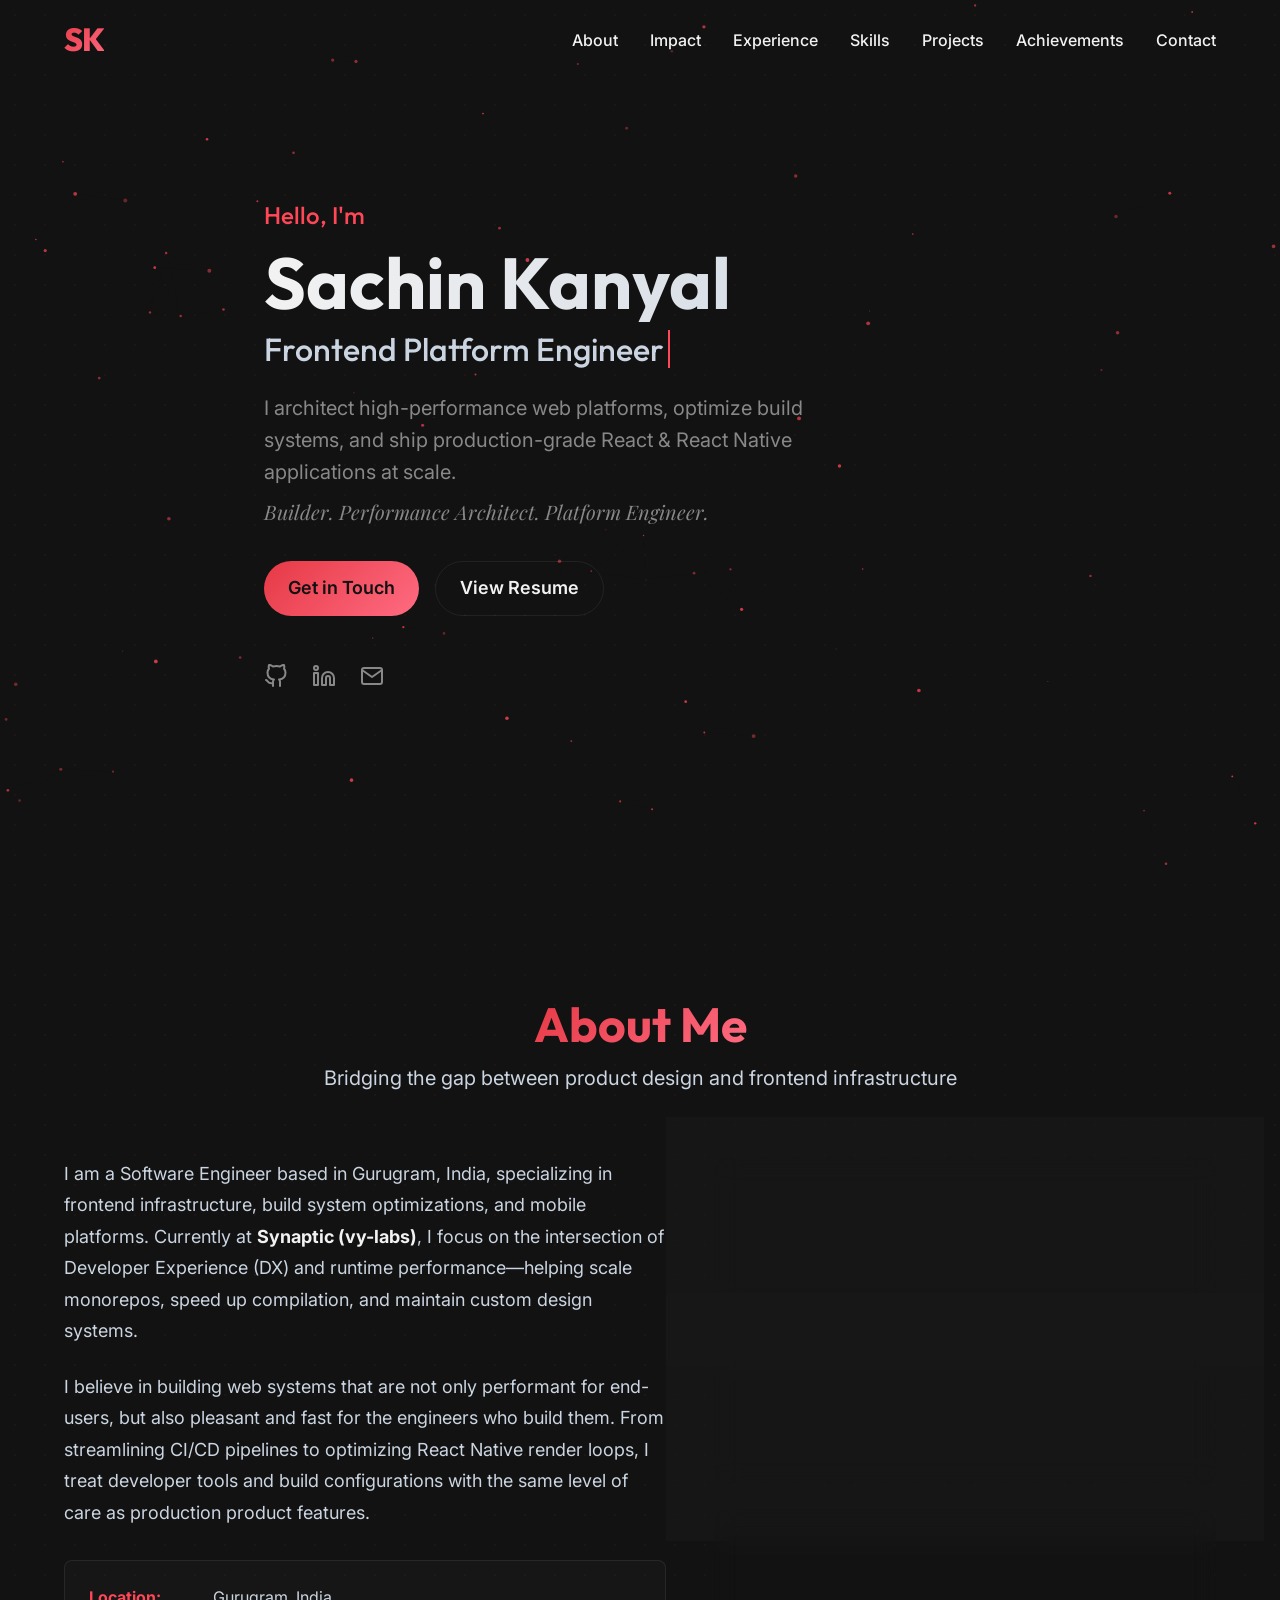
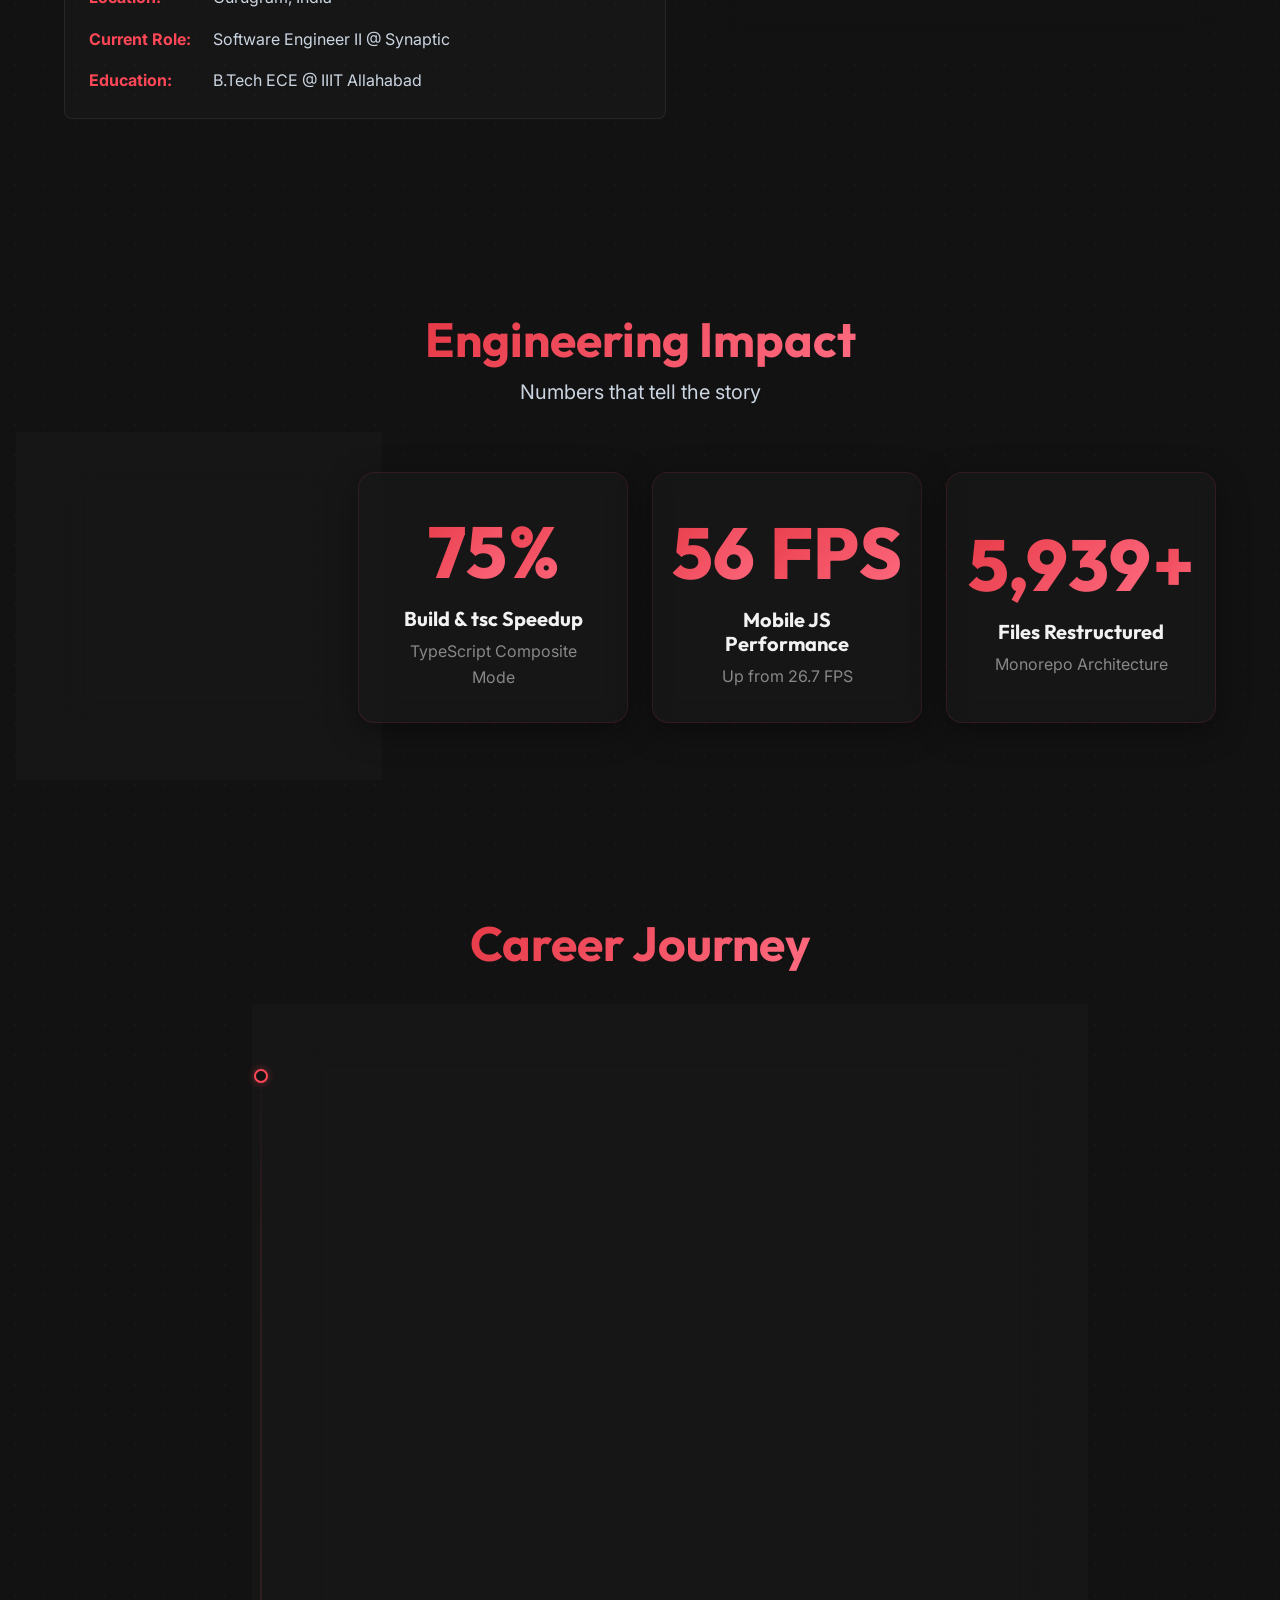
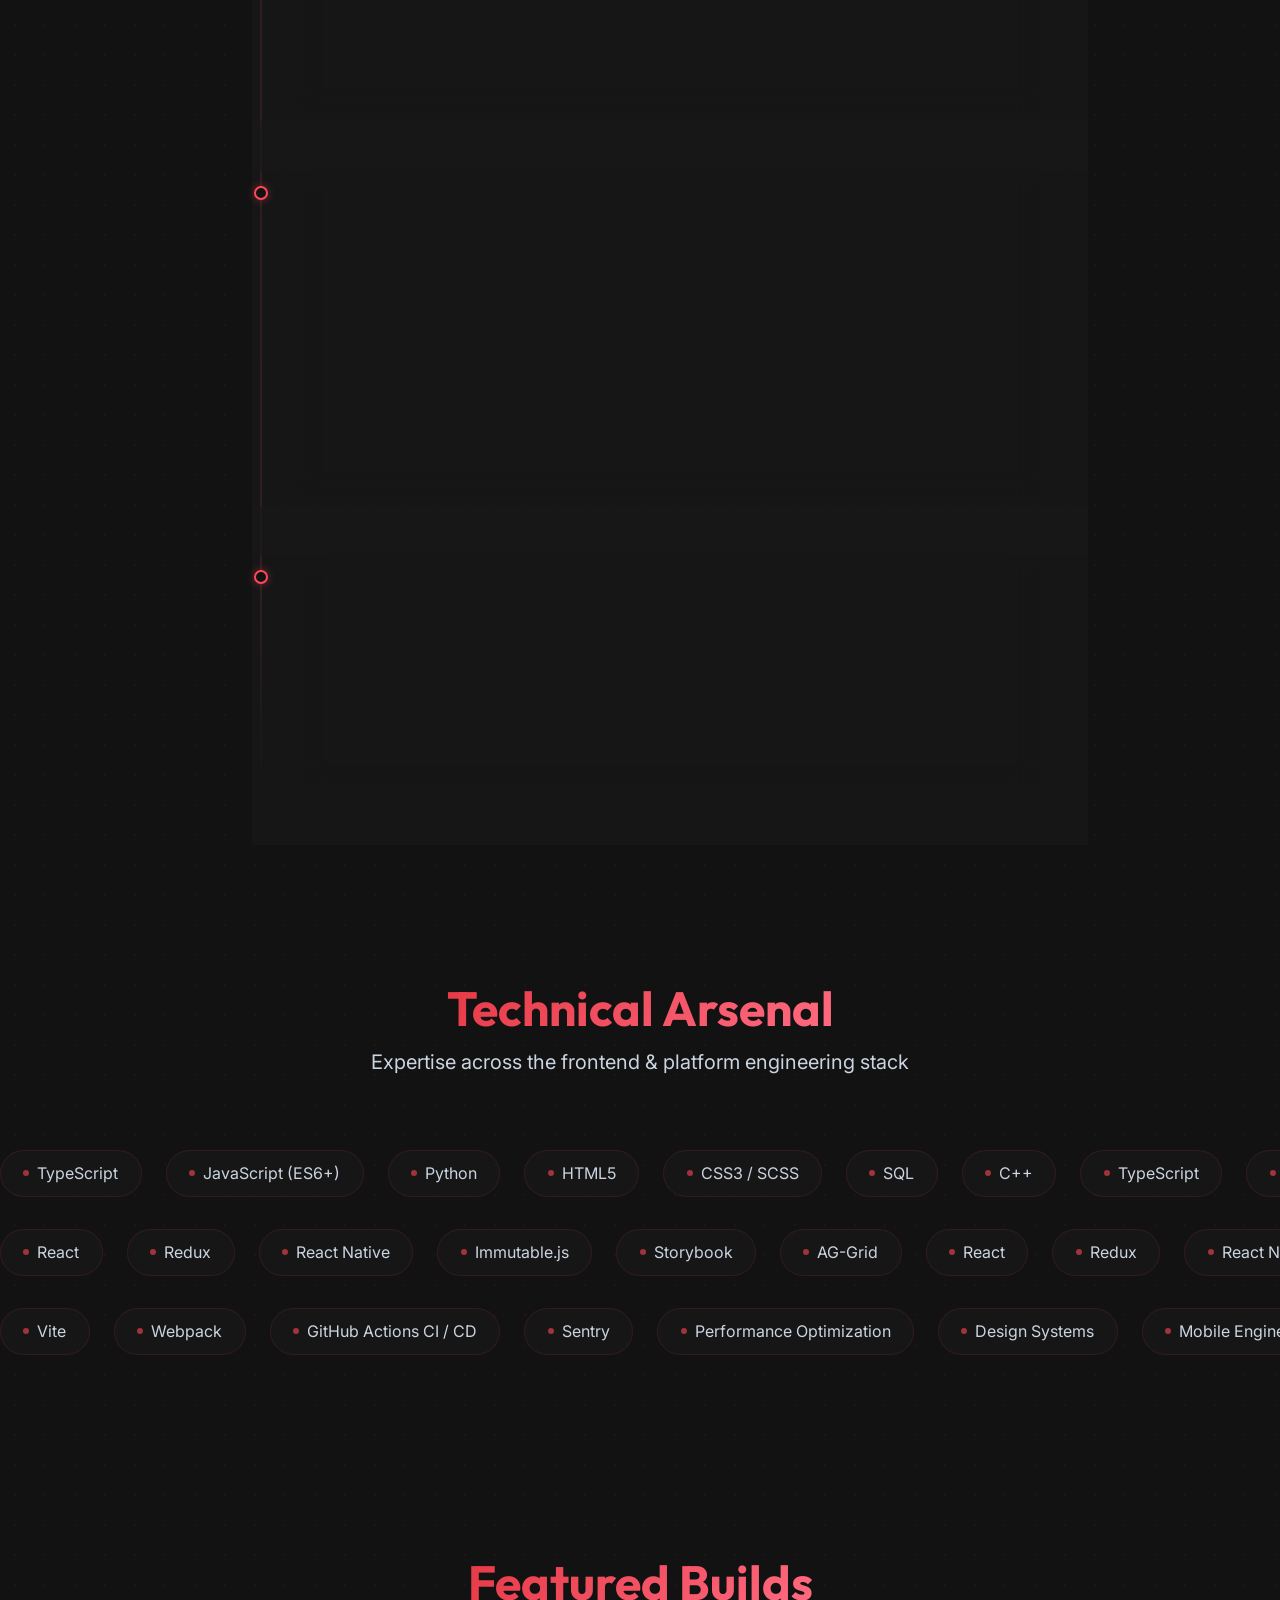
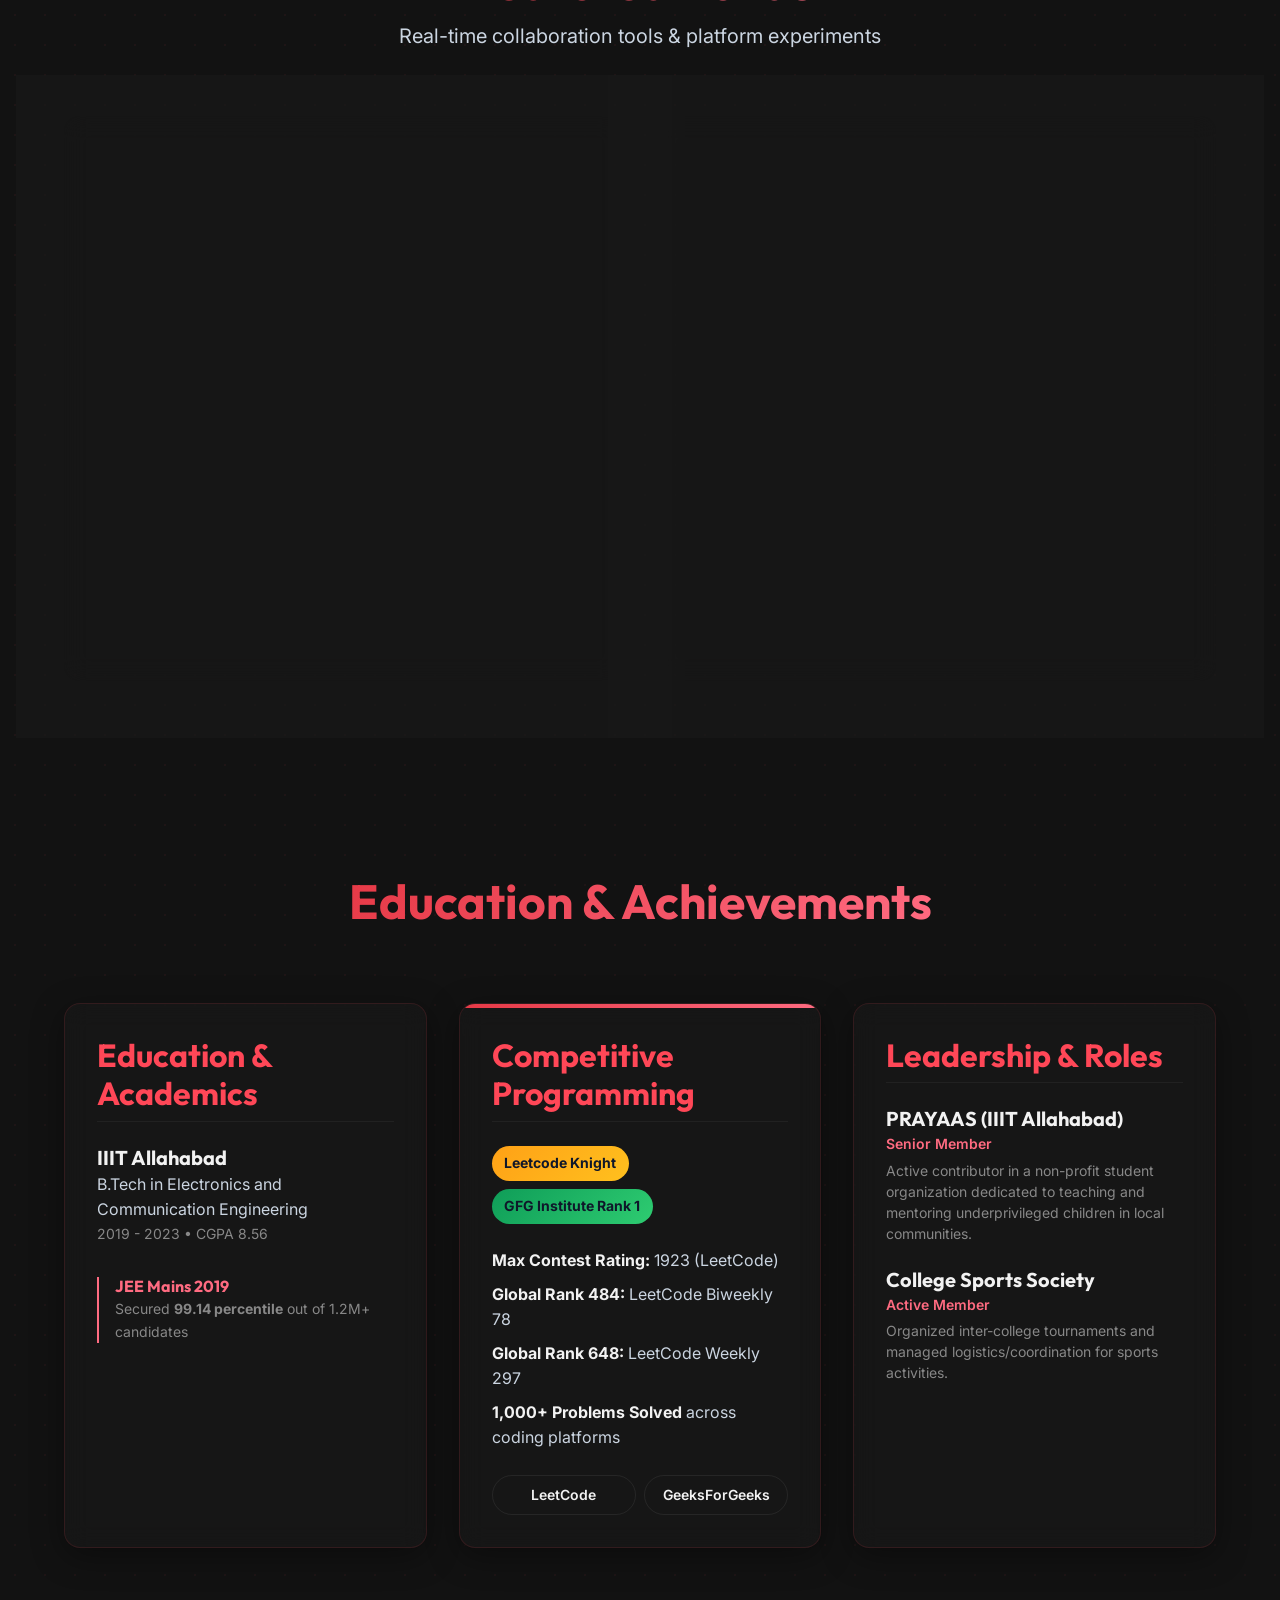
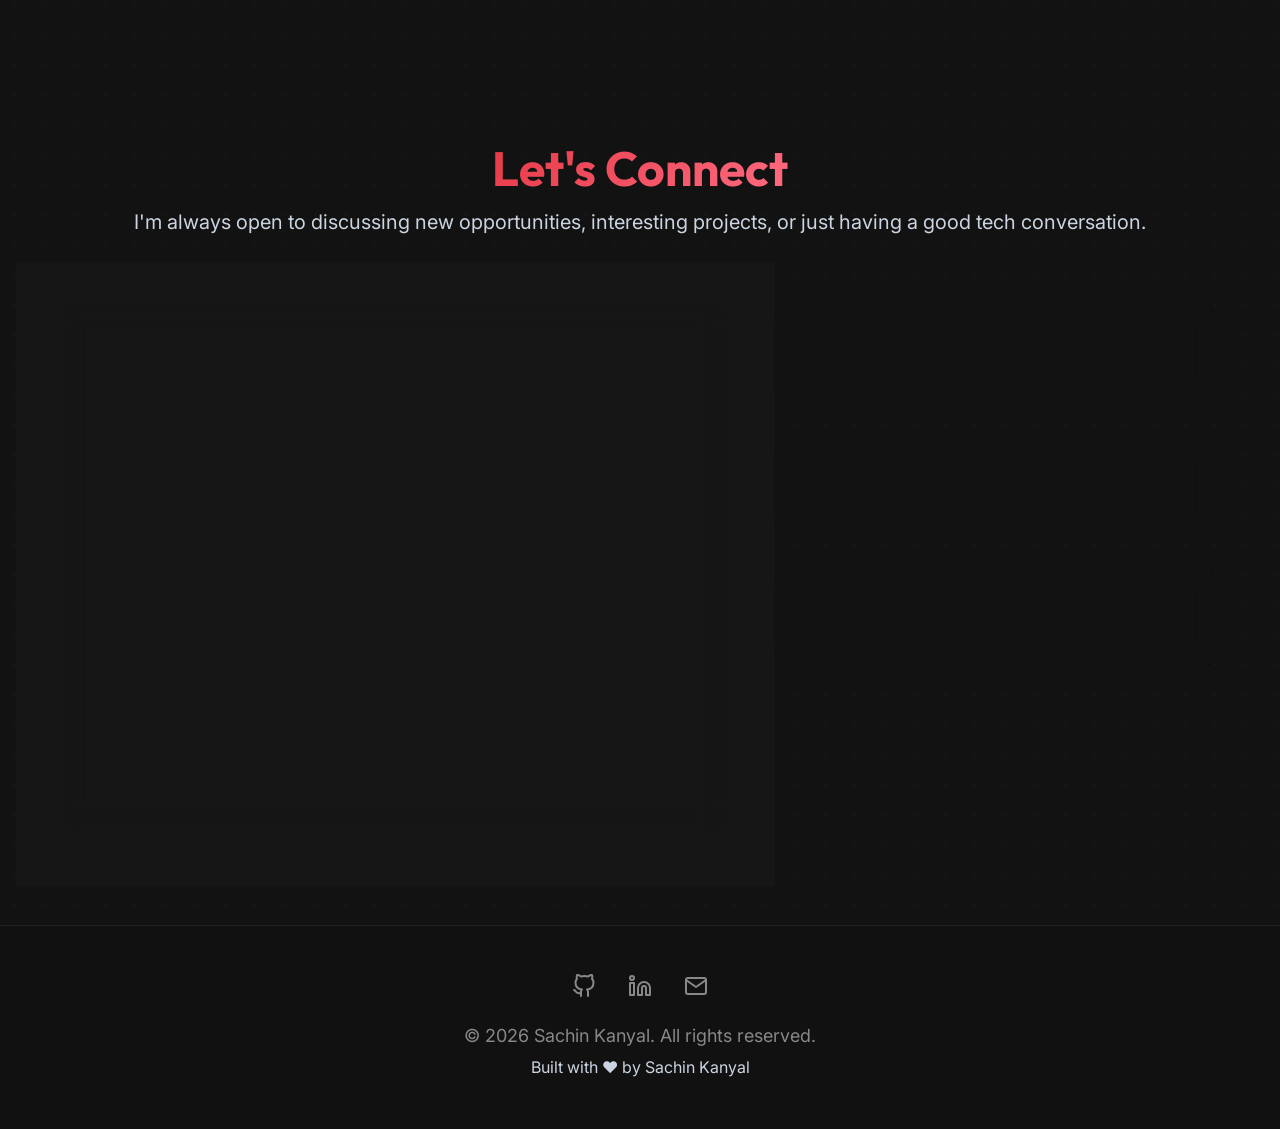
==== index.html @ 3515b265 "Implement About Me section and styles" ====
<!DOCTYPE html>
<html lang="en">
<head>
  <meta charset="UTF-8">
  <meta name="viewport" content="width=device-width, initial-scale=1.0">
  <title>Sachin Kanyal | Frontend Platform Engineer</title>
  <meta name="description" content="Portfolio of Sachin Kanyal, a Frontend Platform Engineer specializing in high-performance web platforms, React, and React Native.">
  
  <link rel="preconnect" href="https://fonts.googleapis.com">
  <link rel="preconnect" href="https://fonts.gstatic.com" crossorigin>
  <link href="https://fonts.googleapis.com/css2?family=Outfit:wght@300;400;500;600;700;800&family=Inter:wght@300;400;500;600&family=Playfair+Display:ital,wght@0,400;0,700;1,400&display=swap" rel="stylesheet">
  
  <link rel="stylesheet" href="style.css">
  <link rel="icon" type="image/jpeg" href="favicon.jpg">
</head>
<body>
  
  <!-- Custom Cursor Elements -->
  <div id="cd"></div>
  <div id="cr"></div>
  <div id="sp"></div>
  
  <!-- Navigation -->
  <header class="header">
    <div class="container nav-container">
      <a href="#" class="logo" aria-label="Home">SK</a>
      
      <button class="menu-toggle" aria-label="Toggle navigation" aria-expanded="false">
        <span class="hamburger"></span>
      </button>

      <nav class="nav" aria-label="Main Navigation">
        <ul class="nav-links">
          <li><a href="#about">About</a></li>
          <li><a href="#impact">Impact</a></li>
          <li><a href="#experience">Experience</a></li>
          <li><a href="#skills">Skills</a></li>
          <li><a href="#projects">Projects</a></li>
          <li><a href="#achievements">Achievements</a></li>
          <li><a href="#contact">Contact</a></li>
        </ul>
      </nav>
    </div>
  </header>

  <main>
    <!-- Hero Section -->
    <section id="hero" class="hero section">
      <div class="hero-bg">
        <canvas id="hc"></canvas>
      </div>
      <div class="container hero-content reveal">
        <p class="greeting stagger-1">Hello, I'm</p>
        <h1 class="name stagger-2">Sachin Kanyal</h1>
        <h2 class="title stagger-3"><span class="typing-text">Frontend Platform Engineer</span><span class="cursor"></span></h2>
        <p class="subtitle stagger-4">
          I architect high-performance web platforms, optimize build systems, and ship production-grade React & React Native applications at scale.<br>
          <span class="serif-italic">Builder. Performance Architect. Platform Engineer.</span>
        </p>
        <div class="hero-cta stagger-5">
          <a href="#contact" class="btn btn-primary">Get in Touch</a>
          <a href="https://drive.google.com/file/d/1SMc5jQ3k0H695_tmWVhhk6_6yhpr8V_C/view" class="btn btn-secondary" target="_blank" rel="noopener noreferrer">View Resume</a>
        </div>
        <div class="hero-socials stagger-6">
          <a href="https://github.com/15Sachin2000" target="_blank" rel="noopener noreferrer" aria-label="GitHub">
            <svg viewBox="0 0 24 24" width="24" height="24" stroke="currentColor" stroke-width="2" fill="none" stroke-linecap="round" stroke-linejoin="round"><path d="M9 19c-5 1.5-5-2.5-7-3m14 6v-3.87a3.37 3.37 0 0 0-.94-2.61c3.14-.35 6.44-1.54 6.44-7A5.44 5.44 0 0 0 20 4.77 5.07 5.07 0 0 0 19.91 1S18.73.65 16 2.48a13.38 13.38 0 0 0-7 0C6.27.65 5.09 1 5.09 1A5.07 5.07 0 0 0 5 4.77a5.44 5.44 0 0 0-1.5 3.78c0 5.42 3.3 6.61 6.44 7A3.37 3.37 0 0 0 9 18.13V22"></path></svg>
          </a>
          <a href="https://www.linkedin.com/in/sachin-kanyal-15b636218/" target="_blank" rel="noopener noreferrer" aria-label="LinkedIn">
            <svg viewBox="0 0 24 24" width="24" height="24" stroke="currentColor" stroke-width="2" fill="none" stroke-linecap="round" stroke-linejoin="round"><path d="M16 8a6 6 0 0 1 6 6v7h-4v-7a2 2 0 0 0-2-2 2 2 0 0 0-2 2v7h-4v-7a6 6 0 0 1 6-6z"></path><rect x="2" y="9" width="4" height="12"></rect><circle cx="4" cy="4" r="2"></circle></svg>
          </a>
          <a href="mailto:2000sachinkanyal@gmail.com" aria-label="Email">
            <svg viewBox="0 0 24 24" width="24" height="24" stroke="currentColor" stroke-width="2" fill="none" stroke-linecap="round" stroke-linejoin="round"><path d="M4 4h16c1.1 0 2 .9 2 2v12c0 1.1-.9 2-2 2H4c-1.1 0-2-.9-2-2V6c0-1.1.9-2 2-2z"></path><polyline points="22,6 12,13 2,6"></polyline></svg>
          </a>
        </div>
      </div>
    </section>

    <!-- About Section -->
    <section id="about" class="about section reveal">
      <div class="container">
        <header class="section-header">
          <h2>About Me</h2>
          <p class="section-subtitle">Bridging the gap between product design and frontend infrastructure</p>
        </header>
        
        <div class="about-content">
          <div class="about-bio">
            <p>
              I am a Software Engineer based in Gurugram, India, specializing in frontend infrastructure, build system optimizations, and mobile platforms. Currently at <strong>Synaptic (vy-labs)</strong>, I focus on the intersection of Developer Experience (DX) and runtime performance—helping scale monorepos, speed up compilation, and maintain custom design systems.
            </p>
            <p>
              I believe in building web systems that are not only performant for end-users, but also pleasant and fast for the engineers who build them. From streamlining CI/CD pipelines to optimizing React Native render loops, I treat developer tools and build configurations with the same level of care as production product features.
            </p>
            <div class="about-quick-info">
              <div><strong>Location:</strong> Gurugram, India</div>
              <div><strong>Current Role:</strong> Software Engineer II @ Synaptic</div>
              <div><strong>Education:</strong> B.Tech ECE @ IIIT Allahabad</div>
            </div>
          </div>
          
          <div class="about-pillars">
            <div class="pillar-card glass-card">
              <div class="pillar-icon">
                <svg viewBox="0 0 24 24" width="20" height="20" stroke="currentColor" stroke-width="2" fill="none" stroke-linecap="round" stroke-linejoin="round"><polygon points="12 2 2 7 12 12 22 7 12 2"></polygon><polyline points="2 17 12 22 22 17"></polyline><polyline points="2 12 12 17 22 12"></polyline></svg>
              </div>
              <div class="pillar-info">
                <h3>Platform & DX</h3>
                <p>Scaling monorepos, streamlining lint/tsc checks, and reducing CI/CD runtimes by up to 95% to accelerate release cycles.</p>
              </div>
            </div>
            
            <div class="pillar-card glass-card">
              <div class="pillar-icon">
                <svg viewBox="0 0 24 24" width="20" height="20" stroke="currentColor" stroke-width="2" fill="none" stroke-linecap="round" stroke-linejoin="round"><circle cx="12" cy="12" r="10"></circle><line x1="2" y1="12" x2="22" y2="12"></line><path d="M12 2a15.3 15.3 0 0 1 4 10 15.3 15.3 0 0 1-4 10 15.3 15.3 0 0 1-4-10 15.3 15.3 0 0 1 4-10z"></path></svg>
              </div>
              <div class="pillar-info">
                <h3>Performance Architecture</h3>
                <p>Auditing bundle sizes, eliminating layout shifts, and tree-shaking UI libraries to guarantee minimal initial bundle load overhead.</p>
              </div>
            </div>

            <div class="pillar-card glass-card">
              <div class="pillar-info">
                <h3>Mobile Engineering</h3>
                <p>Building React Native apps from scratch, optimizing bridge throughput, and tuning performance loops up to 56+ FPS.</p>
              </div>
            </div>
          </div>
        </div>
      </div>
    </section>

    <!-- Impact Dashboard Section -->
    <section id="impact" class="impact section reveal">
      <div class="container">
        <header class="section-header">
          <h2>Engineering Impact</h2>
          <p class="section-subtitle">Numbers that tell the story</p>
        </header>
        <div class="dashboard-grid">
          <div class="metric-card glass-card">
            <div class="metric-value"><span class="count-up" data-target="95">0</span><span class="metric-suffix">%</span></div>
            <h3 class="metric-title">CI/CD Runtime Reduction</h3>
            <p class="metric-desc">4h 40m &rarr; 12 minutes</p>
          </div>
          <div class="metric-card glass-card">
            <div class="metric-value"><span class="count-up" data-target="75">0</span><span class="metric-suffix">%</span></div>
            <h3 class="metric-title">Build & tsc Speedup</h3>
            <p class="metric-desc">TypeScript Composite Mode</p>
          </div>
          <div class="metric-card glass-card">
            <div class="metric-value"><span class="count-up" data-target="56">0</span><span class="metric-suffix">&nbsp;FPS</span></div>
            <h3 class="metric-title">Mobile JS Performance</h3>
            <p class="metric-desc">Up from 26.7 FPS</p>
          </div>
          <div class="metric-card glass-card">
            <div class="metric-value"><span class="count-up" data-target="6100">0</span><span class="metric-suffix">+</span></div>
            <h3 class="metric-title">Files Restructured</h3>
            <p class="metric-desc">Monorepo Architecture</p>
          </div>
        </div>
      </div>
    </section>

    <!-- Experience Timeline Section -->
    <section id="experience" class="experience section reveal">
      <div class="container">
        <header class="section-header">
          <h2>Career Journey</h2>
        </header>
        <div class="timeline">
          
          <article class="timeline-item">
            <div class="timeline-dot"></div>
            <div class="timeline-content glass-card">
              <div class="timeline-header">
                <h3>Software Engineer II</h3>
                <span class="timeline-date">July 2024 – Present</span>
              </div>
              <h4 class="timeline-company">Synaptic (vy-labs)</h4>
              <p class="company-context">B2B fintech platform for institutional investors</p>
              <ul class="timeline-bullets">
                <li>Drove CI/CD and build pipeline overhaul (lint caching, Vite v8, dependency reuse), reducing check times by 95% (4h 40m to 12m) and parallel jobs from 39 to 3.</li>
                <li>Led platform-wide Information Architecture redesign to single-tab navigation across 10+ core views.</li>
                <li>Architected a config-driven screener platform for People and Company data, enabling instant rollouts without code redeployments.</li>
                <li>Restructured monorepo build architecture (6,100+ files) to TypeScript Composite Mode, reducing build and tsc check times by 75%.</li>
                <li>Owned the React Native mobile app lifecycle — upgraded RN to 0.77.3, optimized filter performance (JS FPS from 26.7 to 56).</li>
                <li>Built end-to-end full-stack flows for trycanonical using Python/FastAPI and Jinja templates.</li>
                <li>Mentored 2 frontend interns through onboarding and reviews, leading to their conversion to full-time engineers.</li>
              </ul>
            </div>
          </article>

          <article class="timeline-item">
            <div class="timeline-dot"></div>
            <div class="timeline-content glass-card">
              <div class="timeline-header">
                <h3>Software Engineer I</h3>
                <span class="timeline-date">July 2023 – June 2024</span>
              </div>
              <h4 class="timeline-company">Synaptic (vy-labs)</h4>
              <ul class="timeline-bullets">
                <li>Led the Vite migration, cutting build times by 50% and bundle sizes by 30%; reduced tuxedo load times by 90% (146KB to 11KB) via tree-shaking.</li>
                <li>Co-built the company's React Native mobile app from scratch in a 3-developer team.</li>
                <li>Co-developed tuxedo-v2, the in-house design system; shipped Figma-to-production features.</li>
              </ul>
            </div>
          </article>

          <article class="timeline-item">
            <div class="timeline-dot"></div>
            <div class="timeline-content glass-card">
              <div class="timeline-header">
                <h3>Software Engineering Intern</h3>
                <span class="timeline-date">Jan 2023 – June 2023</span>
              </div>
              <h4 class="timeline-company">Synaptic (vy-labs)</h4>
              <ul class="timeline-bullets">
                <li>Implemented client-side event tracking for analytics and onboarded new datasources.</li>
                <li>Resolved bugs across Web, Chrome Extension, and Admin products.</li>
              </ul>
            </div>
          </article>

        </div>
      </div>
    </section>

    <!-- Technical Skills Section -->
    <section id="skills" class="skills section reveal">
      <div class="container">
        <header class="section-header">
          <h2>Technical Arsenal</h2>
          <p class="section-subtitle font-playfair">Expertise across the frontend & platform engineering stack</p>
        </header>
      </div>
      <div class="belt-wrap" style="margin-top:2rem;"><div class="belt belt-ltr" id="b1"></div></div>
      <div class="belt-wrap" style="margin-top:1rem;"><div class="belt belt-rtl" id="b2"></div></div>
      <div class="belt-wrap" style="margin-top:1rem;"><div class="belt belt-ltr" id="b3"></div></div>
    </section>

    <!-- Featured Projects Section -->
    <section id="projects" class="projects section reveal">
      <div class="container">
        <header class="section-header">
          <h2>Featured Builds</h2>
          <p class="section-subtitle font-playfair">Real-time collaboration tools & platform experiments</p>
        </header>
        
        <div class="projects-grid">
          
          <div class="proj-card glass-card">
            <div class="proj-icon">
              <svg viewBox="0 0 24 24" width="24" height="24" stroke="currentColor" stroke-width="2" fill="none" stroke-linecap="round" stroke-linejoin="round"><path d="M16 18L22 12L16 6"></path><path d="M8 6L2 12L8 18"></path></svg>
            </div>
            <div class="proj-header">
              <h3>Code 200</h3>
              <span class="proj-status status-experiment">Featured Experiment</span>
            </div>
            <p class="proj-subtitle">Real-time Collaborative Code Editor & WebRTC calling</p>
            <p class="proj-desc">
              A full-stack collaborative environment that allows multiple developers to edit code simultaneously. Integrates peer-to-peer audio/video streaming via WebRTC (PeerJS), syntax highlighting for multiple programming languages using CodeMirror, and real-time room chats.
            </p>
            <div class="proj-tech">
              <span class="stk">Node.js</span>
              <span class="stk">Express</span>
              <span class="stk">Socket.io</span>
              <span class="stk">PeerJS</span>
              <span class="stk">CodeMirror</span>
            </div>
            <div class="proj-links">
              <a href="https://github.com/15Sachin2000" target="_blank" rel="noopener noreferrer" class="plink">GitHub Profile</a>
            </div>
          </div>

          <div class="proj-card glass-card">
            <div class="proj-icon">
              <svg viewBox="0 0 24 24" width="24" height="24" stroke="currentColor" stroke-width="2" fill="none" stroke-linecap="round" stroke-linejoin="round"><polygon points="12 2 2 7 12 12 22 7 12 2"></polygon><polyline points="2 17 12 22 22 17"></polyline><polyline points="2 12 12 17 22 12"></polyline></svg>
            </div>
            <div class="proj-header">
              <h3>tuxedo-v2</h3>
              <span class="proj-status status-tool">Design System</span>
            </div>
            <p class="proj-subtitle">Shared Component Library & Storybook Documentation</p>
            <p class="proj-desc">
              A generic, platform-wide component library documented and previewed using Storybook to facilitate cross-functional collaboration. It allows design teams to inspect UI components for feature modeling, and backend developers to analyze configuration schemas for API-driven filter rollouts. Build-system enhancements include tree-shaking optimizations that successfully cut bundle sizes by 90% (from 146KB to 11KB).
            </p>
            <div class="proj-tech">
              <span class="stk">React</span>
              <span class="stk">TypeScript</span>
              <span class="stk">Storybook</span>
              <span class="stk">Webpack / Vite</span>
              <span class="stk">Tree-Shaking</span>
            </div>
            <div class="proj-links">
              <span class="plink plink-disabled">Internal System</span>
            </div>
          </div>

        </div>
      </div>
    </section>

    <!-- Education & Achievements Section -->
    <section id="achievements" class="achievements section reveal">
      <div class="container">
        <header class="section-header">
          <h2>Education & Achievements</h2>
        </header>
        <div class="achievements-grid">
          
          <div class="edu-card glass-card">
            <header class="card-header">
              <h2>Education & Academics</h2>
            </header>
            <div class="edu-content">
              <div class="edu-item">
                <h3>IIIT Allahabad</h3>
                <p class="edu-degree">B.Tech in Electronics and Communication Engineering</p>
                <p class="edu-meta">2019 - 2023 &bull; CGPA 8.56</p>
              </div>
              <div class="edu-item academic-highlight">
                <h4>JEE Mains 2019</h4>
                <p>Secured <strong>99.14 percentile</strong> out of 1.2M+ candidates</p>
              </div>
            </div>
          </div>

          <div class="achievement-card glass-card highlight-card">
            <header class="card-header">
              <h2>Competitive Programming</h2>
            </header>
            <div class="leetcode-stats">
              <div class="stats-badges">
                <span class="lc-badge">Leetcode Knight</span>
                <span class="gfg-badge">GFG Institute Rank 1</span>
              </div>
              <ul class="lc-details">
                <li><strong>Max Contest Rating:</strong> 1923 (LeetCode)</li>
                <li><strong>Global Rank 484:</strong> LeetCode Biweekly 78</li>
                <li><strong>Global Rank 648:</strong> LeetCode Weekly 297</li>
                <li><strong>1,000+ Problems Solved</strong> across coding platforms</li>
              </ul>
              <div class="profile-links">
                <a href="https://leetcode.com/15Sachin2000" target="_blank" rel="noopener noreferrer" class="btn btn-secondary btn-sm-link">LeetCode</a>
                <a href="https://www.geeksforgeeks.org/profile/unknownhandle" target="_blank" rel="noopener noreferrer" class="btn btn-secondary btn-sm-link">GeeksForGeeks</a>
              </div>
            </div>
          </div>

          <div class="leadership-card glass-card">
            <header class="card-header">
              <h2>Leadership & Roles</h2>
            </header>
            <div class="leadership-content">
              <div class="leadership-item">
                <h3>PRAYAAS (IIIT Allahabad)</h3>
                <p class="role-title">Senior Member</p>
                <p class="role-desc">Active contributor in a non-profit student organization dedicated to teaching and mentoring underprivileged children in local communities.</p>
              </div>
              <div class="leadership-item">
                <h3>College Sports Society</h3>
                <p class="role-title">Active Member</p>
                <p class="role-desc">Organized inter-college tournaments and managed logistics/coordination for sports activities.</p>
              </div>
            </div>
          </div>

        </div>
      </div>
    </section>

    <!-- Contact Section -->
    <section id="contact" class="contact section reveal">
      <div class="container">
        <header class="section-header">
          <h2>Let's Connect</h2>
          <p class="section-subtitle">I'm always open to discussing new opportunities, interesting projects, or just having a good tech conversation.</p>
        </header>
        <div class="contact-layout">
          
          <form class="contact-form glass-card" aria-label="Contact form" action="https://api.web3forms.com/submit" method="POST">
            <input type="hidden" name="access_key" value="51032458-fe31-464c-a240-5db887b11d1e">
            <input type="hidden" name="subject" value="New Portfolio Message from SachinKanyal.com">
            <input type="checkbox" name="botcheck" class="hidden-honeypot" style="display: none;">
            <div class="form-group">
              <label for="name">Name</label>
              <input type="text" id="name" name="name" required placeholder="John Doe">
            </div>
            <div class="form-group">
              <label for="email">Email</label>
              <input type="email" id="email" name="email" required placeholder="john@example.com">
            </div>
            <div class="form-group">
              <label for="message">Message</label>
              <textarea id="message" name="message" rows="5" required placeholder="How can I help you?"></textarea>
            </div>
            <button type="submit" class="btn btn-primary submit-btn">Send Message</button>
          </form>

          <aside class="contact-sidebar">
            <div class="contact-info-item glass-card">
              <div class="icon-wrapper">
                <svg viewBox="0 0 24 24" width="24" height="24" stroke="currentColor" stroke-width="2" fill="none" stroke-linecap="round" stroke-linejoin="round"><path d="M4 4h16c1.1 0 2 .9 2 2v12c0 1.1-.9 2-2 2H4c-1.1 0-2-.9-2-2V6c0-1.1.9-2 2-2z"></path><polyline points="22,6 12,13 2,6"></polyline></svg>
              </div>
              <div class="info-content">
                <h4>Email</h4>
                <a href="mailto:2000sachinkanyal@gmail.com">2000sachinkanyal@gmail.com</a>
              </div>
            </div>
            
            <div class="contact-info-item glass-card">
              <div class="icon-wrapper">
                <svg viewBox="0 0 24 24" width="24" height="24" stroke="currentColor" stroke-width="2" fill="none" stroke-linecap="round" stroke-linejoin="round"><path d="M22 16.92v3a2 2 0 0 1-2.18 2 19.79 19.79 0 0 1-8.63-3.07 19.5 19.5 0 0 1-6-6 19.79 19.79 0 0 1-3.07-8.67A2 2 0 0 1 4.11 2h3a2 2 0 0 1 2 1.72 12.84 12.84 0 0 0 .7 2.81 2 2 0 0 1-.45 2.11L8.09 9.91a16 16 0 0 0 6 6l1.27-1.27a2 2 0 0 1 2.11-.45 12.84 12.84 0 0 0 2.81.7A2 2 0 0 1 22 16.92z"></path></svg>
              </div>
              <div class="info-content">
                <h4>Phone</h4>
                <a href="tel:+916397659318">+91 639 765 9318</a>
              </div>
            </div>

            <div class="contact-info-item glass-card">
              <div class="icon-wrapper">
                <svg viewBox="0 0 24 24" width="24" height="24" stroke="currentColor" stroke-width="2" fill="none" stroke-linecap="round" stroke-linejoin="round"><path d="M21 10c0 7-9 13-9 13s-9-6-9-13a9 9 0 0 1 18 0z"></path><circle cx="12" cy="10" r="3"></circle></svg>
              </div>
              <div class="info-content">
                <h4>Location</h4>
                <p>Gurugram, India</p>
              </div>
            </div>
          </aside>

        </div>
      </div>
    </section>
  </main>

  <footer class="footer">
    <div class="container footer-content">
      <div class="footer-socials">
        <a href="https://github.com/15Sachin2000" target="_blank" rel="noopener noreferrer" aria-label="GitHub">
          <svg viewBox="0 0 24 24" width="24" height="24" stroke="currentColor" stroke-width="2" fill="none" stroke-linecap="round" stroke-linejoin="round"><path d="M9 19c-5 1.5-5-2.5-7-3m14 6v-3.87a3.37 3.37 0 0 0-.94-2.61c3.14-.35 6.44-1.54 6.44-7A5.44 5.44 0 0 0 20 4.77 5.07 5.07 0 0 0 19.91 1S18.73.65 16 2.48a13.38 13.38 0 0 0-7 0C6.27.65 5.09 1 5.09 1A5.07 5.07 0 0 0 5 4.77a5.44 5.44 0 0 0-1.5 3.78c0 5.42 3.3 6.61 6.44 7A3.37 3.37 0 0 0 9 18.13V22"></path></svg>
        </a>
        <a href="https://www.linkedin.com/in/sachin-kanyal-15b636218/" target="_blank" rel="noopener noreferrer" aria-label="LinkedIn">
          <svg viewBox="0 0 24 24" width="24" height="24" stroke="currentColor" stroke-width="2" fill="none" stroke-linecap="round" stroke-linejoin="round"><path d="M16 8a6 6 0 0 1 6 6v7h-4v-7a2 2 0 0 0-2-2 2 2 0 0 0-2 2v7h-4v-7a6 6 0 0 1 6-6z"></path><rect x="2" y="9" width="4" height="12"></rect><circle cx="4" cy="4" r="2"></circle></svg>
        </a>
        <a href="mailto:2000sachinkanyal@gmail.com" aria-label="Email">
          <svg viewBox="0 0 24 24" width="24" height="24" stroke="currentColor" stroke-width="2" fill="none" stroke-linecap="round" stroke-linejoin="round"><path d="M4 4h16c1.1 0 2 .9 2 2v12c0 1.1-.9 2-2 2H4c-1.1 0-2-.9-2-2V6c0-1.1.9-2 2-2z"></path><polyline points="22,6 12,13 2,6"></polyline></svg>
        </a>
      </div>
      <p class="copyright">&copy; 2026 Sachin Kanyal. All rights reserved.</p>
      <p class="tagline">Built with ❤️ by Sachin Kanyal</p>
    </div>
  </footer>

  <script src="script.js"></script>
</body>
</html>
---- style.css ----
/* ==========================================================================
   Design Tokens & Custom Properties
   ========================================================================== */
:root {
  /* Colors - Dark Mode First */
  --bg-color: #121212; /* Sleek deep charcoal black */
  --bg-surface: rgba(26, 26, 26, 0.65); /* Semi-transparent dark grey glass */
  --bg-surface-hover: rgba(36, 36, 36, 0.75); /* Hover state */
  
  --text-primary: #f2f2f2; /* Pure grey-white */
  --text-secondary: #cbd5e1; /* Slate 300 */
  --text-muted: #888888; /* Muted grey */
  
  --accent-primary: #ff4757; /* Vibrant Crimson Red */
  --accent-secondary: #ff6b81; /* Soft Rose */
  --accent-gradient: linear-gradient(135deg, #e63946, #ff6b81); /* Crimson-to-Rose gradient */
  
  --border-color: rgba(255, 255, 255, 0.07);
  --glass-border: 1px solid rgba(255, 71, 87, 0.12); /* Subtle crimson-infused border */
  
  /* Typography */
  --font-heading: 'Outfit', sans-serif;
  --font-body: 'Inter', sans-serif;
  
  /* Fluid Typography using clamp() */
  --text-xs: clamp(0.75rem, 0.7rem + 0.25vw, 0.875rem);
  --text-sm: clamp(0.875rem, 0.8rem + 0.375vw, 1rem);
  --text-base: clamp(1rem, 0.95rem + 0.25vw, 1.125rem);
  --text-lg: clamp(1.125rem, 1rem + 0.625vw, 1.25rem);
  --text-xl: clamp(1.25rem, 1.1rem + 0.75vw, 1.5rem);
  --text-2xl: clamp(1.5rem, 1.3rem + 1vw, 2rem);
  --text-3xl: clamp(2rem, 1.6rem + 2vw, 3rem);
  --text-4xl: clamp(2.5rem, 1.8rem + 3.5vw, 4.5rem);

  /* Spacing */
  --space-xs: 0.5rem;
  --space-sm: 1rem;
  --space-md: 1.5rem;
  --space-lg: 2rem;
  --space-xl: 3rem;
  --space-2xl: 4rem;
  --space-3xl: 6rem;
  
  /* Borders & Shadows */
  --radius-sm: 0.5rem;
  --radius-md: 1rem;
  --radius-lg: 1.5rem;
  --radius-pill: 9999px;
  
  --shadow-glass: 0 8px 32px 0 rgba(0, 0, 0, 0.37);
  --shadow-glow: 0 8px 30px rgba(0, 0, 0, 0.5), 0 0 15px rgba(255, 71, 87, 0.12);

  /* Transitions */
  --transition-fast: 150ms cubic-bezier(0.4, 0, 0.2, 1);
  --transition-normal: 300ms cubic-bezier(0.4, 0, 0.2, 1);
  --transition-slow: 500ms cubic-bezier(0.4, 0, 0.2, 1);
  
  /* Layout */
  --container-max: 1200px;
  --header-height: 80px;
}

/* ==========================================================================
   Reset & Base Styles
   ========================================================================== */
*, *::before, *::after {
  box-sizing: border-box;
  margin: 0;
  padding: 0;
}

html {
  scroll-behavior: smooth;
  scroll-padding-top: var(--header-height);
}

body {
  font-family: var(--font-body);
  font-size: var(--text-base);
  color: var(--text-primary);
  background-color: var(--bg-color);
  line-height: 1.6;
  -webkit-font-smoothing: antialiased;
  -moz-osx-font-smoothing: grayscale;
  overflow-x: hidden;

  /* Subtle dot grid pattern using crimson red */
  background-image: radial-gradient(circle, rgba(255, 71, 87, 0.05) 1px, transparent 1px);
  background-size: 30px 30px;
}

@media (min-width: 769px) {
  body {
    cursor: none;
  }
  a, button, input, textarea, select, .btn, .menu-toggle {
    cursor: none !important;
  }
}

/* Custom Cursor styles */
#cd, #cr {
  position: fixed;
  top: 0;
  left: 0;
  z-index: 9999;
  pointer-events: none;
  border-radius: 50%;
  opacity: 0;
  will-change: transform;
  transition: opacity 0.3s ease, width 0.2s cubic-bezier(0.16, 1, 0.3, 1), height 0.2s cubic-bezier(0.16, 1, 0.3, 1), border-color 0.2s ease, margin 0.2s cubic-bezier(0.16, 1, 0.3, 1), background-color 0.2s ease;
}

#cd {
  width: 6px;
  height: 6px;
  margin-top: -3px;
  margin-left: -3px;
  background: var(--accent-primary);
}

#cr {
  width: 32px;
  height: 32px;
  margin-top: -16px;
  margin-left: -16px;
  border: 1.5px solid rgba(255, 71, 87, 0.35); /* crimson border */
}

/* Hover State - Outer ring expands and gets a subtle fill */
body:has(a:hover, button:hover, .btn:hover, input:hover, textarea:hover, select:hover, [role="button"]:hover) #cr {
  width: 48px;
  height: 48px;
  margin-top: -24px;
  margin-left: -24px;
  border-color: var(--accent-primary);
  background-color: rgba(255, 71, 87, 0.05);
}

@media (max-width: 768px) {
  #cd, #cr {
    display: none;
  }
  body {
    cursor: auto !important;
  }
}

h1, h2, h3, h4, h5, h6 {
  font-family: var(--font-heading);
  line-height: 1.2;
  font-weight: 700;
}

a {
  color: inherit;
  text-decoration: none;
  transition: color var(--transition-fast);
}

a:hover {
  color: var(--accent-primary);
}

/* Custom Scrollbar */
::-webkit-scrollbar {
  width: 8px;
}

::-webkit-scrollbar-track {
  background: var(--bg-color);
}

::-webkit-scrollbar-thumb {
  background: rgba(255, 71, 87, 0.3);
  border-radius: var(--radius-pill);
}

::-webkit-scrollbar-thumb:hover {
  background: rgba(255, 71, 87, 0.5);
}

/* Scroll Progress Bar */
#sp {
  position: fixed;
  top: 0;
  left: 0;
  right: 0;
  height: 2px;
  z-index: 9999;
  background: var(--accent-gradient);
  transform-origin: left;
  transform: scaleX(0);
}

.serif-italic {
  font-family: 'Playfair Display', Georgia, serif;
  font-style: italic;
  color: var(--text-muted);
  font-size: var(--text-lg);
  display: inline-block;
  margin-top: var(--space-xs);
  font-weight: 400;
}

ul {
  list-style: none;
}

img, svg {
  display: block;
  max-width: 100%;
}

button, input, textarea {
  font-family: inherit;
  font-size: inherit;
  color: inherit;
  border: none;
  background: none;
}

button {
  cursor: pointer;
}

/* Accessibility */
:focus-visible {
  outline: 2px solid var(--accent-primary);
  outline-offset: 4px;
}

/* ==========================================================================
   Layout & Utilities
   ========================================================================== */
.container {
  width: 100%;
  max-width: var(--container-max);
  margin-inline: auto;
  padding-inline: var(--space-md);
}

.section {
  padding-block: var(--space-3xl);
}

.section-header {
  text-align: center;
  margin-block-end: var(--space-2xl);
}

.section-header h2 {
  font-size: var(--text-3xl);
  margin-block-end: var(--space-xs);
  background: var(--accent-gradient);
  -webkit-background-clip: text;
  -webkit-text-fill-color: transparent;
  display: inline-block;
}

.section-subtitle {
  color: var(--text-secondary);
  font-size: var(--text-lg);
}

/* Glassmorphism Card */
.glass-card {
  background: var(--bg-surface);
  backdrop-filter: blur(12px);
  -webkit-backdrop-filter: blur(12px);
  border: var(--glass-border);
  border-radius: var(--radius-md);
  box-shadow: var(--shadow-glass);
  padding: var(--space-lg);
  transition: transform var(--transition-normal), box-shadow var(--transition-normal), background var(--transition-normal);
}

.glass-card:hover {
  transform: translateY(-4px);
  box-shadow: var(--shadow-glow);
  background: var(--bg-surface-hover);
  border-color: rgba(255, 71, 87, 0.25);
}

/* Buttons */
.btn {
  display: inline-flex;
  align-items: center;
  justify-content: center;
  padding: 0.75rem 1.5rem;
  border-radius: var(--radius-pill);
  font-weight: 600;
  transition: all var(--transition-normal);
  text-align: center;
}

.btn-primary {
  background: var(--accent-gradient);
  color: var(--bg-color);
}

.btn-primary:hover {
  transform: translateY(-2px);
  box-shadow: 0 10px 20px -10px var(--accent-primary);
  color: var(--bg-color);
}

.btn-secondary {
  background: transparent;
  color: var(--text-primary);
  border: 1px solid var(--border-color);
}

.btn-secondary:hover {
  border-color: var(--accent-primary);
  color: var(--accent-primary);
  background: rgba(56, 189, 248, 0.05);
}

/* ==========================================================================
   Header & Navigation
   ========================================================================== */
.header {
  position: fixed;
  top: 0;
  left: 0;
  width: 100%;
  height: var(--header-height);
  z-index: 1000;
  transition: background-color var(--transition-normal), backdrop-filter var(--transition-normal);
  display: flex;
  align-items: center;
}

.header.scrolled {
  background: rgba(18, 18, 18, 0.8);
  backdrop-filter: blur(16px);
  -webkit-backdrop-filter: blur(16px);
  border-bottom: 1px solid var(--border-color);
}

.nav-container {
  display: flex;
  justify-content: space-between;
  align-items: center;
}

.logo {
  font-family: var(--font-heading);
  font-size: var(--text-2xl);
  font-weight: 800;
  background: var(--accent-gradient);
  -webkit-background-clip: text;
  -webkit-text-fill-color: transparent;
  letter-spacing: -1px;
}

.nav-links {
  display: flex;
  gap: var(--space-lg);
}

.nav-links a {
  font-weight: 500;
  font-size: var(--text-sm);
  position: relative;
}

.nav-links a::after {
  content: '';
  position: absolute;
  bottom: -4px;
  left: 0;
  width: 0;
  height: 2px;
  background: var(--accent-gradient);
  transition: width var(--transition-normal);
}

.nav-links a:hover::after,
.nav-links a.active::after {
  width: 100%;
}

.nav-links a.active {
  color: var(--accent-primary);
}

.menu-toggle {
  display: none;
  width: 30px;
  height: 20px;
  position: relative;
  z-index: 1001;
}

.hamburger, .hamburger::before, .hamburger::after {
  width: 100%;
  height: 2px;
  background-color: var(--text-primary);
  position: absolute;
  transition: all var(--transition-normal);
}

.hamburger {
  top: 50%;
  transform: translateY(-50%);
}

.hamburger::before {
  content: '';
  top: -8px;
}

.hamburger::after {
  content: '';
  top: 8px;
}

.menu-toggle[aria-expanded="true"] .hamburger {
  background-color: transparent;
}

.menu-toggle[aria-expanded="true"] .hamburger::before {
  top: 0;
  transform: rotate(45deg);
}

.menu-toggle[aria-expanded="true"] .hamburger::after {
  top: 0;
  transform: rotate(-45deg);
}

/* ==========================================================================
   Hero Section
   ========================================================================== */
.hero {
  position: relative;
  min-height: 100vh;
  display: flex;
  align-items: center;
  padding-top: var(--header-height);
  overflow: hidden;
}

.hero-bg {
  position: absolute;
  top: 0;
  left: 0;
  width: 100%;
  height: 100%;
  z-index: -1;
  overflow: hidden;
}

#hc {
  position: absolute;
  top: 0;
  left: 0;
  width: 100%;
  height: 100%;
  display: block;
}

.orb {
  position: absolute;
  border-radius: 50%;
  filter: blur(80px);
  opacity: 0.4;
  animation: float 20s infinite ease-in-out alternate;
}

.orb-1 {
  width: 400px;
  height: 400px;
  background: var(--accent-primary);
  top: -10%;
  left: -10%;
}

.orb-2 {
  width: 300px;
  height: 300px;
  background: var(--accent-secondary);
  bottom: 10%;
  right: -5%;
  animation-delay: -5s;
}

.orb-3 {
  width: 250px;
  height: 250px;
  background: #c084fc; /* Purple */
  top: 40%;
  left: 40%;
  animation-delay: -10s;
}

@keyframes float {
  0% { transform: translate(0, 0) scale(1); }
  33% { transform: translate(30px, -50px) scale(1.1); }
  66% { transform: translate(-20px, 20px) scale(0.9); }
  100% { transform: translate(0, 0) scale(1); }
}

.hero-content {
  max-width: 800px;
}

.greeting {
  font-family: var(--font-heading);
  font-size: var(--text-xl);
  color: var(--accent-primary);
  margin-block-end: var(--space-xs);
  font-weight: 500;
}

.name {
  font-size: var(--text-4xl);
  margin-block-end: var(--space-xs);
  background: linear-gradient(to right, var(--text-primary), var(--text-secondary));
  -webkit-background-clip: text;
  -webkit-text-fill-color: transparent;
  line-height: 1.1;
}

.title {
  font-size: var(--text-2xl);
  color: var(--text-secondary);
  margin-block-end: var(--space-md);
  font-weight: 500;
  display: flex;
  align-items: center;
}

.typing-text {
  white-space: nowrap;
  overflow: hidden;
  padding-right: 4px;
}

@keyframes blink-cursor {
  0%, 100% { border-color: transparent; }
  50% { border-color: var(--accent-primary); }
}

.typing-text.typed {
  animation: blink-cursor 1s step-end infinite;
}


.hero .subtitle {
  font-size: var(--text-lg);
  color: var(--text-muted);
  max-width: 600px;
  margin-block-end: var(--space-lg);
}

.hero-cta {
  display: flex;
  gap: var(--space-sm);
  margin-block-end: var(--space-xl);
}

.hero-socials {
  display: flex;
  gap: var(--space-md);
}

.hero-socials a {
  color: var(--text-muted);
  transition: color var(--transition-normal), transform var(--transition-normal);
}

.hero-socials a:hover {
  color: var(--accent-primary);
  transform: translateY(-3px);
}

/* ==========================================================================
   About Section
   ========================================================================== */
.about-content {
  display: grid;
  grid-template-columns: 1.2fr 1fr;
  gap: var(--space-xl);
  align-items: start;
}

.about-bio p {
  color: var(--text-secondary);
  line-height: 1.75;
  font-size: var(--text-md);
  margin-block-end: var(--space-md);
}

.about-bio strong {
  color: var(--text-primary);
}

.about-quick-info {
  display: flex;
  flex-direction: column;
  gap: var(--space-sm);
  margin-block-start: var(--space-lg);
  padding: var(--space-md);
  background: rgba(255, 255, 255, 0.02);
  border: 1px solid var(--border-color);
  border-radius: var(--radius-sm);
}

.about-quick-info div {
  font-size: var(--text-sm);
  color: var(--text-secondary);
}

.about-quick-info strong {
  color: var(--accent-primary);
  display: inline-block;
  min-width: 120px;
}

.about-pillars {
  display: flex;
  flex-direction: column;
  gap: var(--space-md);
}

.pillar-card {
  display: flex;
  gap: var(--space-md);
  align-items: flex-start;
  padding: var(--space-md);
}

.pillar-icon {
  width: 40px;
  height: 40px;
  border-radius: var(--radius-sm);
  background: rgba(255, 71, 87, 0.1);
  border: 1px solid rgba(255, 71, 87, 0.2);
  display: flex;
  align-items: center;
  justify-content: center;
  color: var(--accent-primary);
  flex-shrink: 0;
}

.pillar-icon svg {
  width: 20px;
  height: 20px;
}

.pillar-info h3 {
  font-size: var(--text-md);
  color: var(--text-primary);
  margin-block-end: var(--space-xs);
  margin-block-start: 0;
}

.pillar-info p {
  font-size: var(--text-sm);
  color: var(--text-muted);
  line-height: 1.5;
  margin: 0;
}

@media (max-width: 992px) {
  .about-content {
    grid-template-columns: 1fr;
    gap: var(--space-lg);
  }
}

/* ==========================================================================
   Impact Section
   ========================================================================== */
.dashboard-grid {
  display: grid;
  grid-template-columns: repeat(auto-fit, minmax(250px, 1fr));
  gap: var(--space-md);
}

.metric-card {
  text-align: center;
  display: flex;
  flex-direction: column;
  justify-content: center;
}

.metric-value {
  font-size: var(--text-4xl);
  font-family: var(--font-heading);
  font-weight: 800;
  margin-block-end: var(--space-xs);
  display: flex;
  justify-content: center;
  align-items: center;
  line-height: 1;
}

.metric-value > span {
  background: var(--accent-gradient);
  -webkit-background-clip: text;
  -webkit-text-fill-color: transparent;
  display: inline-block;
  padding-block: 0.15em; /* Safe padding block to avoid high-ascender clipping */
  line-height: 1;
}

.metric-suffix {
  margin-left: 2px; /* Subtle space between number and suffix */
}

.metric-title {
  font-size: var(--text-lg);
  margin-block-end: var(--space-xs);
}

.metric-desc {
  color: var(--text-muted);
  font-size: var(--text-sm);
}

/* ==========================================================================
   Experience Section
   ========================================================================== */
.timeline {
  position: relative;
  max-width: 800px;
  margin-inline: auto;
}

.timeline::before {
  content: '';
  position: absolute;
  top: 0;
  left: 20px;
  width: 2px;
  height: 100%;
  background: linear-gradient(to bottom, transparent, var(--accent-primary) 15%, var(--accent-secondary) 85%, transparent);
  opacity: 0.3;
}

.timeline-item {
  position: relative;
  margin-block-end: var(--space-xl);
  padding-left: 60px;
}

.timeline-item:last-child {
  margin-block-end: 0;
}

.timeline-dot {
  position: absolute;
  top: 24px;
  left: 14px;
  width: 14px;
  height: 14px;
  border-radius: 50%;
  background: var(--bg-color);
  border: 2.5px solid var(--accent-primary);
  box-shadow: 0 0 8px rgba(255, 71, 87, 0.4);
  z-index: 1;
  transition: background-color var(--transition-fast), box-shadow var(--transition-fast), transform var(--transition-fast), border-color var(--transition-fast);
}

.timeline-item:hover .timeline-dot {
  background-color: var(--accent-primary);
  border-color: var(--accent-primary);
  box-shadow: 0 0 15px var(--accent-primary), 0 0 30px rgba(255, 71, 87, 0.6);
  transform: scale(1.25);
}

.timeline-header {
  display: flex;
  justify-content: space-between;
  align-items: flex-start;
  flex-wrap: wrap;
  gap: var(--space-xs);
  margin-block-end: var(--space-xs);
}

.timeline-header h3 {
  font-size: var(--text-xl);
  color: var(--text-primary);
}

.timeline-date {
  font-family: var(--font-heading);
  font-size: var(--text-sm);
  color: var(--accent-secondary);
  background: rgba(129, 140, 248, 0.1);
  padding: 0.25rem 0.75rem;
  border-radius: var(--radius-pill);
}

.timeline-company {
  font-size: var(--text-lg);
  color: var(--text-secondary);
  font-weight: 500;
  margin-block-end: var(--space-sm);
}

.company-context {
  font-size: var(--text-sm);
  color: var(--text-muted);
  margin-block-end: var(--space-sm);
  font-style: italic;
}

.timeline-bullets {
  list-style-type: disc;
  padding-left: var(--space-md);
  color: var(--text-secondary);
}

.timeline-bullets li {
  margin-block-end: var(--space-xs);
}

.timeline-bullets li:last-child {
  margin-block-end: 0;
}

/* ==========================================================================
   Skills Section
   ========================================================================== */
.belt-wrap {
  width: 100vw;
  position: relative;
  left: 50%;
  right: 50%;
  margin-left: -50vw;
  margin-right: -50vw;
  overflow: hidden;
  padding-block: var(--space-xs);
}

.belt {
  display: flex;
  gap: var(--space-md);
  width: max-content;
  will-change: transform;
}

.belt-ltr {
  animation: scrollLTR 38s linear infinite;
}

.belt-rtl {
  animation: scrollRTL 38s linear infinite;
}

.belt-wrap:hover .belt {
  animation-play-state: paused;
}

@keyframes scrollLTR {
  0% { transform: translateX(0); }
  100% { transform: translateX(-50%); }
}

@keyframes scrollRTL {
  0% { transform: translateX(-50%); }
  100% { transform: translateX(0); }
}

.skill-chip {
  display: flex;
  align-items: center;
  gap: var(--space-xs);
  background: var(--bg-surface);
  border: var(--glass-border);
  padding: 0.6rem 1.4rem;
  border-radius: var(--radius-pill);
  font-size: var(--text-sm);
  color: var(--text-secondary);
  white-space: nowrap;
  transition: border-color var(--transition-fast), color var(--transition-fast), transform var(--transition-fast);
}

.skill-chip:hover {
  border-color: var(--accent-primary);
  color: var(--text-primary);
  transform: translateY(-2px);
}

.chip-dot {
  width: 6px;
  height: 6px;
  border-radius: 50%;
  background: var(--accent-primary);
  opacity: 0.6;
}

/* ==========================================================================
   Featured Projects Section
   ========================================================================== */
.projects-grid {
  display: grid;
  grid-template-columns: repeat(auto-fit, minmax(340px, 1fr));
  gap: var(--space-lg);
}

.proj-card {
  display: flex;
  flex-direction: column;
}

.proj-icon {
  width: 48px;
  height: 48px;
  border-radius: var(--radius-sm);
  background: rgba(255, 71, 87, 0.1);
  border: 1px solid rgba(255, 71, 87, 0.2);
  display: flex;
  align-items: center;
  justify-content: center;
  color: var(--accent-primary);
  margin-block-end: var(--space-md);
}

.proj-icon svg {
  width: 22px;
  height: 22px;
}

.proj-header {
  display: flex;
  justify-content: space-between;
  align-items: center;
  margin-block-end: var(--space-xs);
  flex-wrap: wrap;
  gap: var(--space-xs);
}

.proj-header h3 {
  font-size: var(--text-xl);
  color: var(--text-primary);
  margin: 0;
}

.proj-status {
  font-size: 0.65rem;
  font-weight: 700;
  padding: 0.25rem 0.6rem;
  border-radius: var(--radius-sm);
  text-transform: uppercase;
  letter-spacing: 0.05em;
}

.status-experiment {
  background: rgba(255, 71, 87, 0.15);
  color: var(--accent-primary);
}

.status-tool {
  background: rgba(192, 132, 252, 0.15);
  color: var(--accent-secondary);
}

.proj-subtitle {
  font-size: var(--text-sm);
  color: var(--accent-secondary);
  font-weight: 600;
  margin-block-end: var(--space-sm);
}

.proj-desc {
  font-size: var(--text-sm);
  color: var(--text-muted);
  line-height: 1.6;
  margin-block-end: var(--space-md);
}

.proj-tech {
  display: flex;
  flex-wrap: wrap;
  gap: var(--space-xs);
  margin-block-end: var(--space-md);
}

.proj-tech .stk {
  font-size: var(--text-xs);
  background: rgba(255, 255, 255, 0.04);
  border: 1px solid var(--border-color);
  padding: 0.3rem 0.65rem;
  border-radius: var(--radius-sm);
  color: var(--text-secondary);
}

.proj-links {
  border-top: 1px solid var(--border-color);
  padding-top: var(--space-sm);
  margin-top: auto; /* Push to bottom of flex card */
}

.plink {
  font-size: var(--text-sm);
  font-weight: 700;
  color: var(--accent-primary);
  display: inline-flex;
  align-items: center;
  transition: color var(--transition-fast);
  text-decoration: none;
}

.plink:hover {
  color: var(--accent-secondary);
}

.plink-disabled {
  color: var(--text-muted);
  cursor: not-allowed;
  font-size: var(--text-sm);
  font-weight: 600;
}

/* ==========================================================================
   Achievements Section
   ========================================================================== */
.achievements-grid {
  display: grid;
  grid-template-columns: repeat(auto-fit, minmax(320px, 1fr));
  gap: var(--space-lg);
}

.card-header h2 {
  font-size: var(--text-2xl);
  margin-block-end: var(--space-md);
  color: var(--accent-primary);
  border-bottom: 1px solid rgba(255, 255, 255, 0.05);
  padding-bottom: var(--space-xs);
}

.edu-content, .leadership-content {
  display: flex;
  flex-direction: column;
  gap: var(--space-md);
}

.edu-item h3, .leadership-item h3 {
  font-size: var(--text-lg);
  margin-block-end: 2px;
  color: var(--text-primary);
}

.edu-degree {
  font-size: var(--text-sm);
  color: var(--text-secondary);
}

.edu-meta {
  color: var(--text-muted);
  font-size: var(--text-xs);
}

.academic-highlight {
  border-left: 2px solid var(--accent-secondary);
  padding-left: var(--space-sm);
  margin-top: var(--space-xs);
}

.academic-highlight h4 {
  font-size: var(--text-sm);
  color: var(--accent-secondary);
  margin-bottom: 2px;
}

.academic-highlight p {
  font-size: var(--text-xs);
  color: var(--text-muted);
}

.highlight-card {
  position: relative;
  overflow: hidden;
}

.highlight-card::before {
  content: '';
  position: absolute;
  top: 0;
  left: 0;
  width: 100%;
  height: 4px;
  background: var(--accent-gradient);
}

.stats-badges {
  display: flex;
  flex-wrap: wrap;
  gap: var(--space-xs);
  margin-block-end: var(--space-md);
}

.lc-badge, .gfg-badge {
  display: inline-block;
  font-weight: 700;
  padding: 0.4rem 0.8rem;
  border-radius: var(--radius-pill);
  font-size: var(--text-xs);
  color: #0f172a;
}

.lc-badge {
  background: linear-gradient(135deg, #ffa116, #ffc01e);
}

.gfg-badge {
  background: linear-gradient(135deg, #0f9d58, #2ecc71);
}

.lc-details {
  margin-block-end: var(--space-md);
}

.lc-details li {
  margin-block-end: var(--space-xs);
  color: var(--text-secondary);
  font-size: var(--text-sm);
}

.lc-details strong {
  color: var(--text-primary);
}

.profile-links {
  display: flex;
  gap: var(--space-xs);
}

.btn-sm-link {
  flex: 1;
  padding: 0.5rem 0.75rem;
  font-size: var(--text-xs);
}

.role-title {
  font-size: var(--text-xs);
  color: var(--accent-secondary);
  font-weight: 600;
  margin-bottom: 4px;
}

.role-desc {
  font-size: var(--text-xs);
  color: var(--text-muted);
  line-height: 1.5;
}

/* ==========================================================================
   Contact Section
   ========================================================================== */
.contact-layout {
  display: grid;
  grid-template-columns: 3fr 2fr;
  gap: var(--space-xl);
}

.form-group {
  margin-block-end: var(--space-md);
}

.form-group label {
  display: block;
  margin-block-end: var(--space-xs);
  font-weight: 500;
  color: var(--text-secondary);
}

.form-group input,
.form-group textarea {
  width: 100%;
  background: rgba(0, 0, 0, 0.2);
  border: 1px solid var(--border-color);
  border-radius: var(--radius-sm);
  padding: 0.75rem 1rem;
  color: var(--text-primary);
  transition: border-color var(--transition-normal), box-shadow var(--transition-normal), background-color var(--transition-normal);
}

.form-group input.input-error,
.form-group textarea.input-error {
  border-color: #ef4444;
  box-shadow: 0 0 0 3px rgba(239, 68, 68, 0.15);
}

.form-group input:focus,
.form-group textarea:focus {
  outline: none;
  border-color: var(--accent-primary);
  box-shadow: 0 0 0 4px rgba(255, 71, 87, 0.12);
  background-color: rgba(0, 0, 0, 0.35);
}

.submit-btn {
  width: 100%;
}

.contact-sidebar {
  display: flex;
  flex-direction: column;
  gap: var(--space-md);
}

.contact-info-item {
  display: flex;
  align-items: flex-start;
  gap: var(--space-md);
  padding: var(--space-md);
}

.icon-wrapper {
  color: var(--accent-primary);
  flex-shrink: 0;
}

.info-content h4 {
  font-size: var(--text-lg);
  margin-block-end: 0.25rem;
}

.info-content a,
.info-content p {
  color: var(--text-secondary);
  font-size: var(--text-sm);
}

/* ==========================================================================
   Footer
   ========================================================================== */
.footer {
  border-top: 1px solid var(--border-color);
  padding-block: var(--space-xl);
  text-align: center;
  background: rgba(18, 18, 18, 0.55);
}

.footer-socials {
  display: flex;
  justify-content: center;
  gap: var(--space-lg);
  margin-block-end: var(--space-md);
}

.footer-socials a {
  color: var(--text-muted);
}

.footer-socials a:hover {
  color: var(--accent-primary);
  transform: translateY(-2px);
}

.copyright {
  color: var(--text-muted);
  margin-block-end: 0.25rem;
}

.tagline {
  color: var(--text-secondary);
  font-size: var(--text-sm);
}

/* ==========================================================================
   Animations & Responsive
   ========================================================================== */

/* Reveal Animation */
.reveal {
  opacity: 0;
  transform: translateY(30px);
  transition: opacity 0.8s ease-out, transform 0.8s ease-out;
}

.reveal.active {
  opacity: 1;
  transform: translateY(0);
}

/* Staggered Animations for Hero */
.stagger-1 { animation: slideUp 0.6s ease-out 0.1s both; }
.stagger-2 { animation: slideUp 0.6s ease-out 0.2s both; }
.stagger-3 { animation: slideUp 0.6s ease-out 0.3s both; }
.stagger-4 { animation: slideUp 0.6s ease-out 0.4s both; }
.stagger-5 { animation: slideUp 0.6s ease-out 0.5s both; }
.stagger-6 { animation: slideUp 0.6s ease-out 0.6s both; }

@keyframes slideUp {
  from {
    opacity: 0;
    transform: translateY(20px);
  }
  to {
    opacity: 1;
    transform: translateY(0);
  }
}

/* Reduces Motion preference */
@media (prefers-reduced-motion: reduce) {
  *, *::before, *::after {
    animation-duration: 0.01ms !important;
    animation-iteration-count: 1 !important;
    transition-duration: 0.01ms !important;
    scroll-behavior: auto !important;
  }
  
  .reveal {
    opacity: 1;
    transform: none;
  }
}

/* Responsive Design */
@media (max-width: 992px) {
  .contact-layout {
    grid-template-columns: 1fr;
  }
}

@media (max-width: 768px) {
  .menu-toggle {
    display: block;
  }
  
  .nav {
    position: fixed;
    top: var(--header-height);
    left: 0;
    width: 100%;
    height: calc(100vh - var(--header-height));
    background: rgba(18, 18, 18, 0.95);
    backdrop-filter: blur(10px);
    -webkit-backdrop-filter: blur(10px);
    transform: translateX(100%);
    transition: transform var(--transition-normal);
    padding: var(--space-xl) var(--space-md);
  }
  
  .nav.active {
    transform: translateX(0);
  }
  
  .nav-links {
    flex-direction: column;
    align-items: center;
    gap: var(--space-lg);
  }
  
  .nav-links a {
    font-size: var(--text-lg);
  }
  
  .timeline::before {
    left: 14px;
  }
  
  .timeline-item {
    padding-left: 45px;
  }
  
  .timeline-dot {
    left: 8px;
    width: 12px;
    height: 12px;
  }
  
  .hero-cta {
    flex-direction: column;
  }
  
  .hero-cta .btn {
    width: 100%;
  }
}

/* ==========================================================================
   Toast Notifications
   ========================================================================== */
.toast {
  position: fixed;
  bottom: 2rem;
  right: 2rem;
  padding: 1rem 1.5rem;
  border-radius: var(--radius-md);
  font-size: var(--text-sm);
  font-weight: 500;
  z-index: 9999;
  transform: translateY(120%);
  opacity: 0;
  transition: transform 0.4s cubic-bezier(0.16, 1, 0.3, 1), opacity 0.4s ease;
  backdrop-filter: blur(12px);
  -webkit-backdrop-filter: blur(12px);
  max-width: 400px;
}

.toast-success {
  background: rgba(16, 185, 129, 0.2);
  border: 1px solid rgba(16, 185, 129, 0.4);
  color: #34d399;
}

.toast-error {
  background: rgba(239, 68, 68, 0.2);
  border: 1px solid rgba(239, 68, 68, 0.4);
  color: #f87171;
}

.toast-visible {
  transform: translateY(0);
  opacity: 1;
}
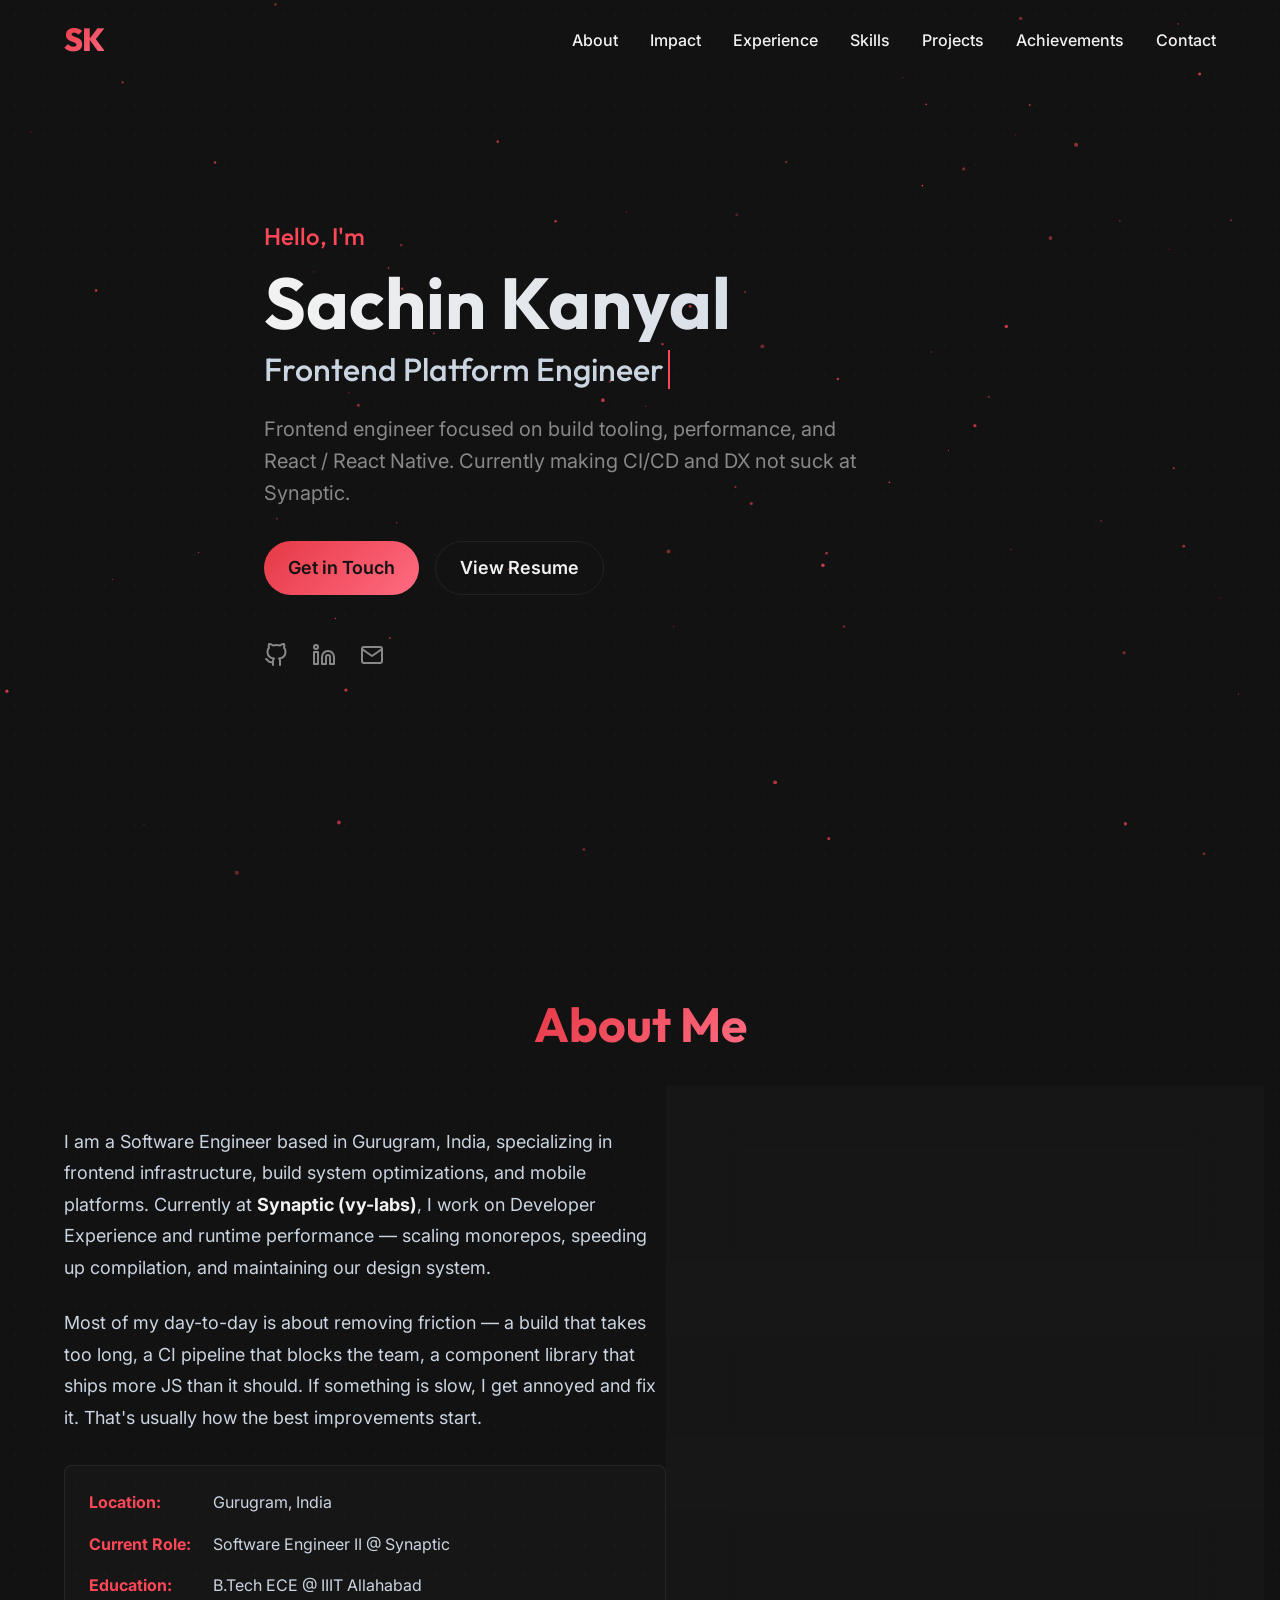
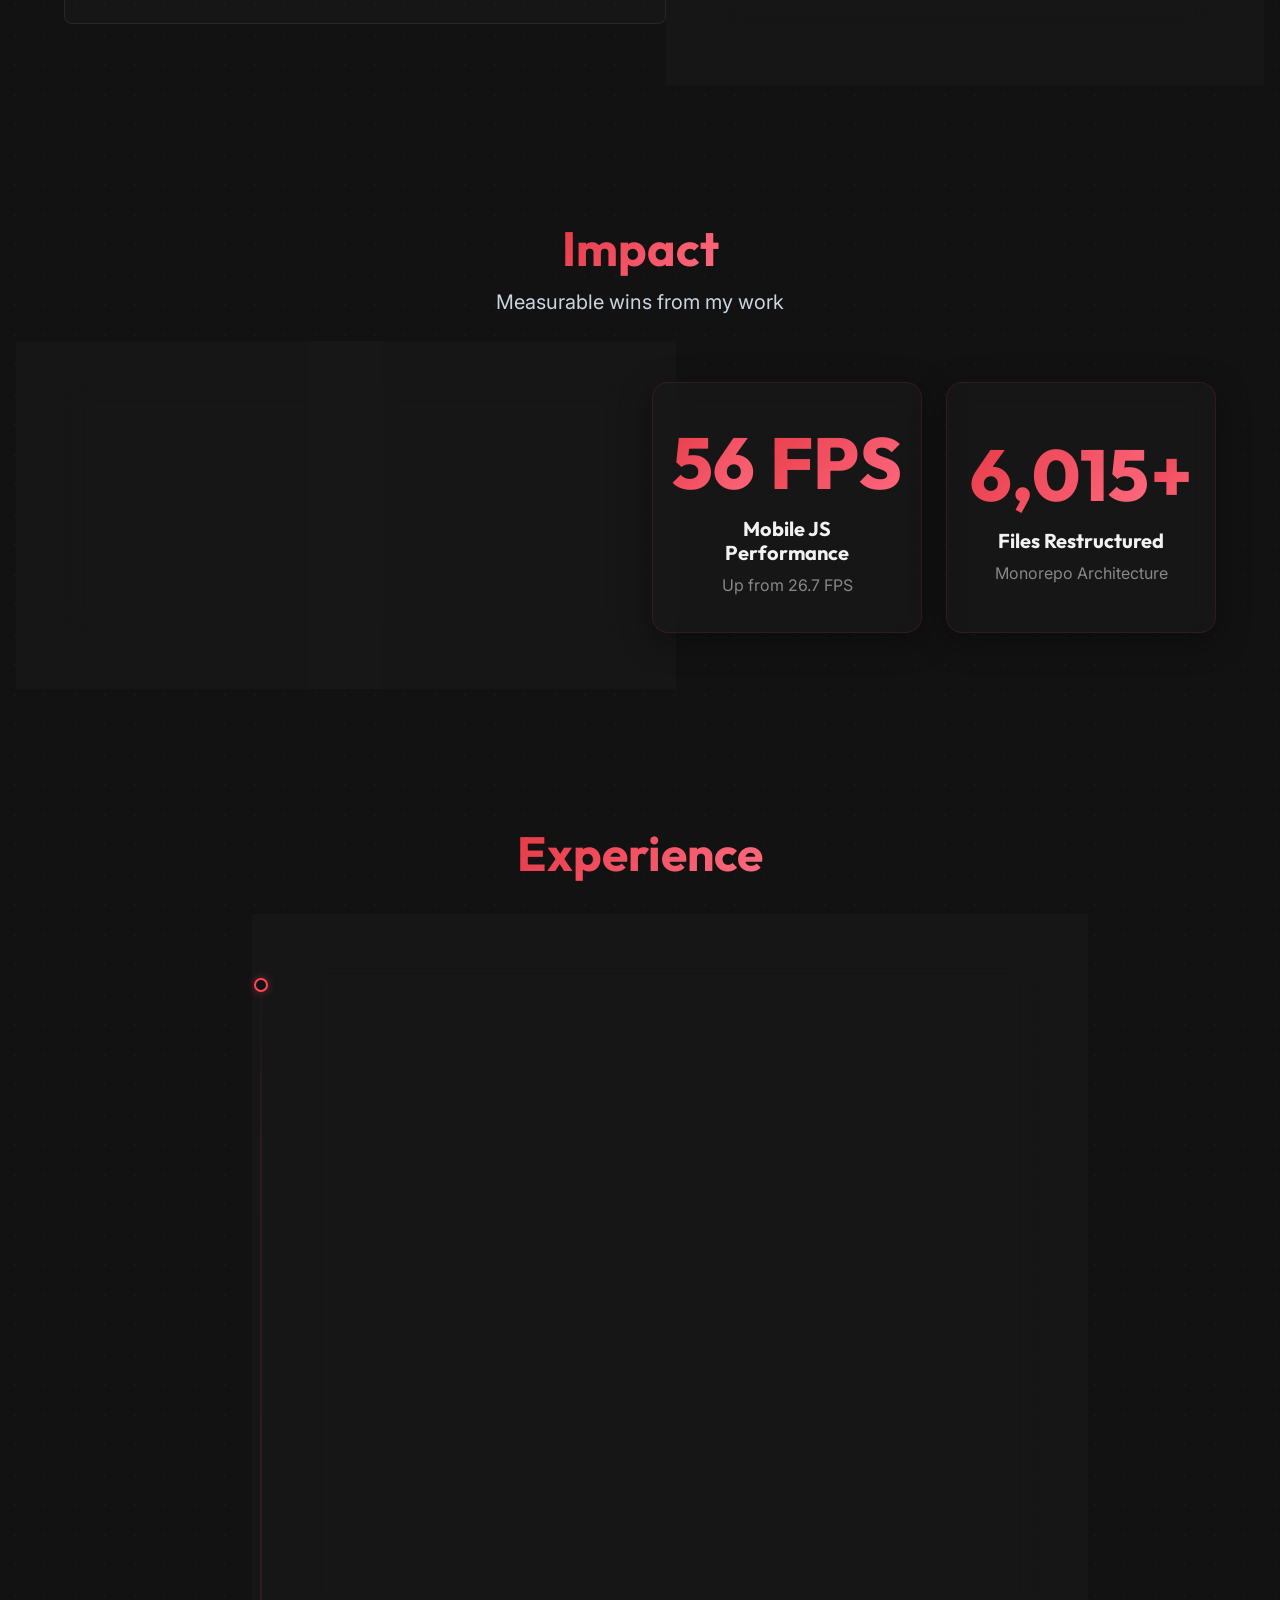
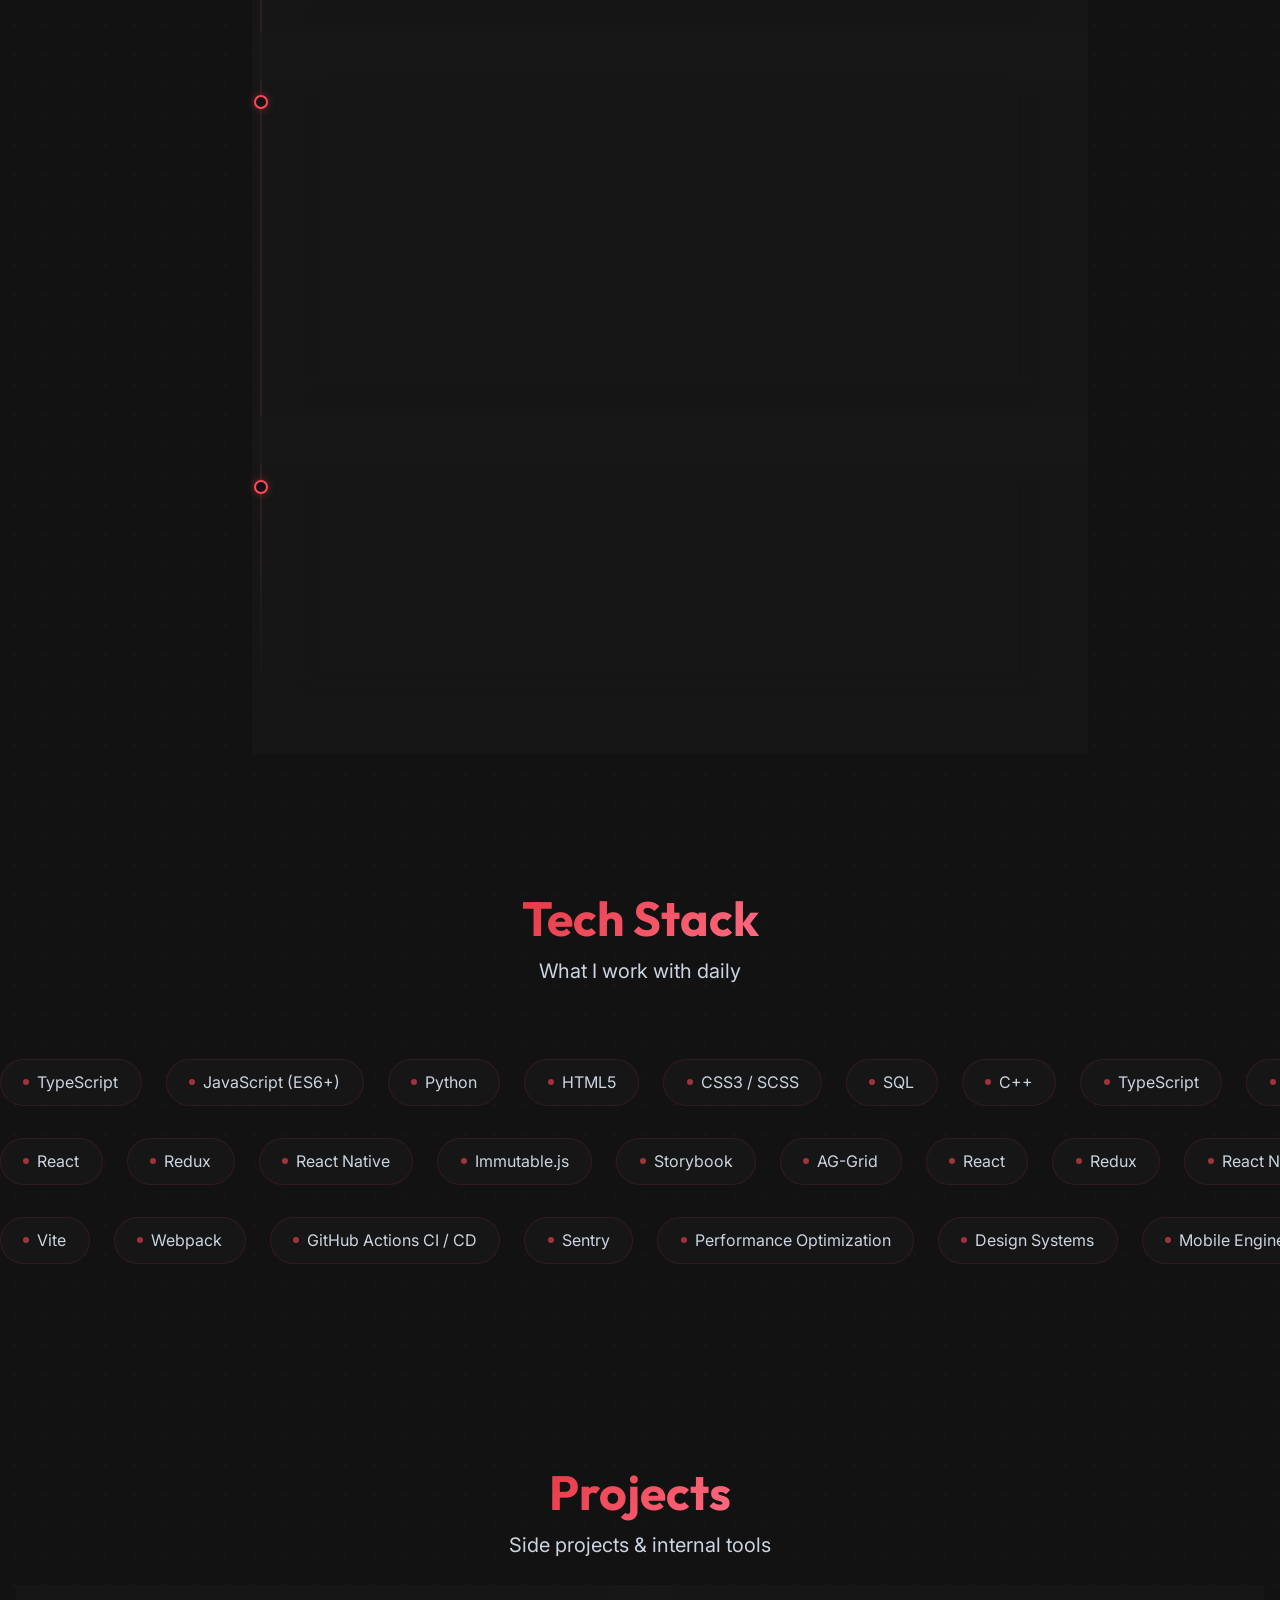
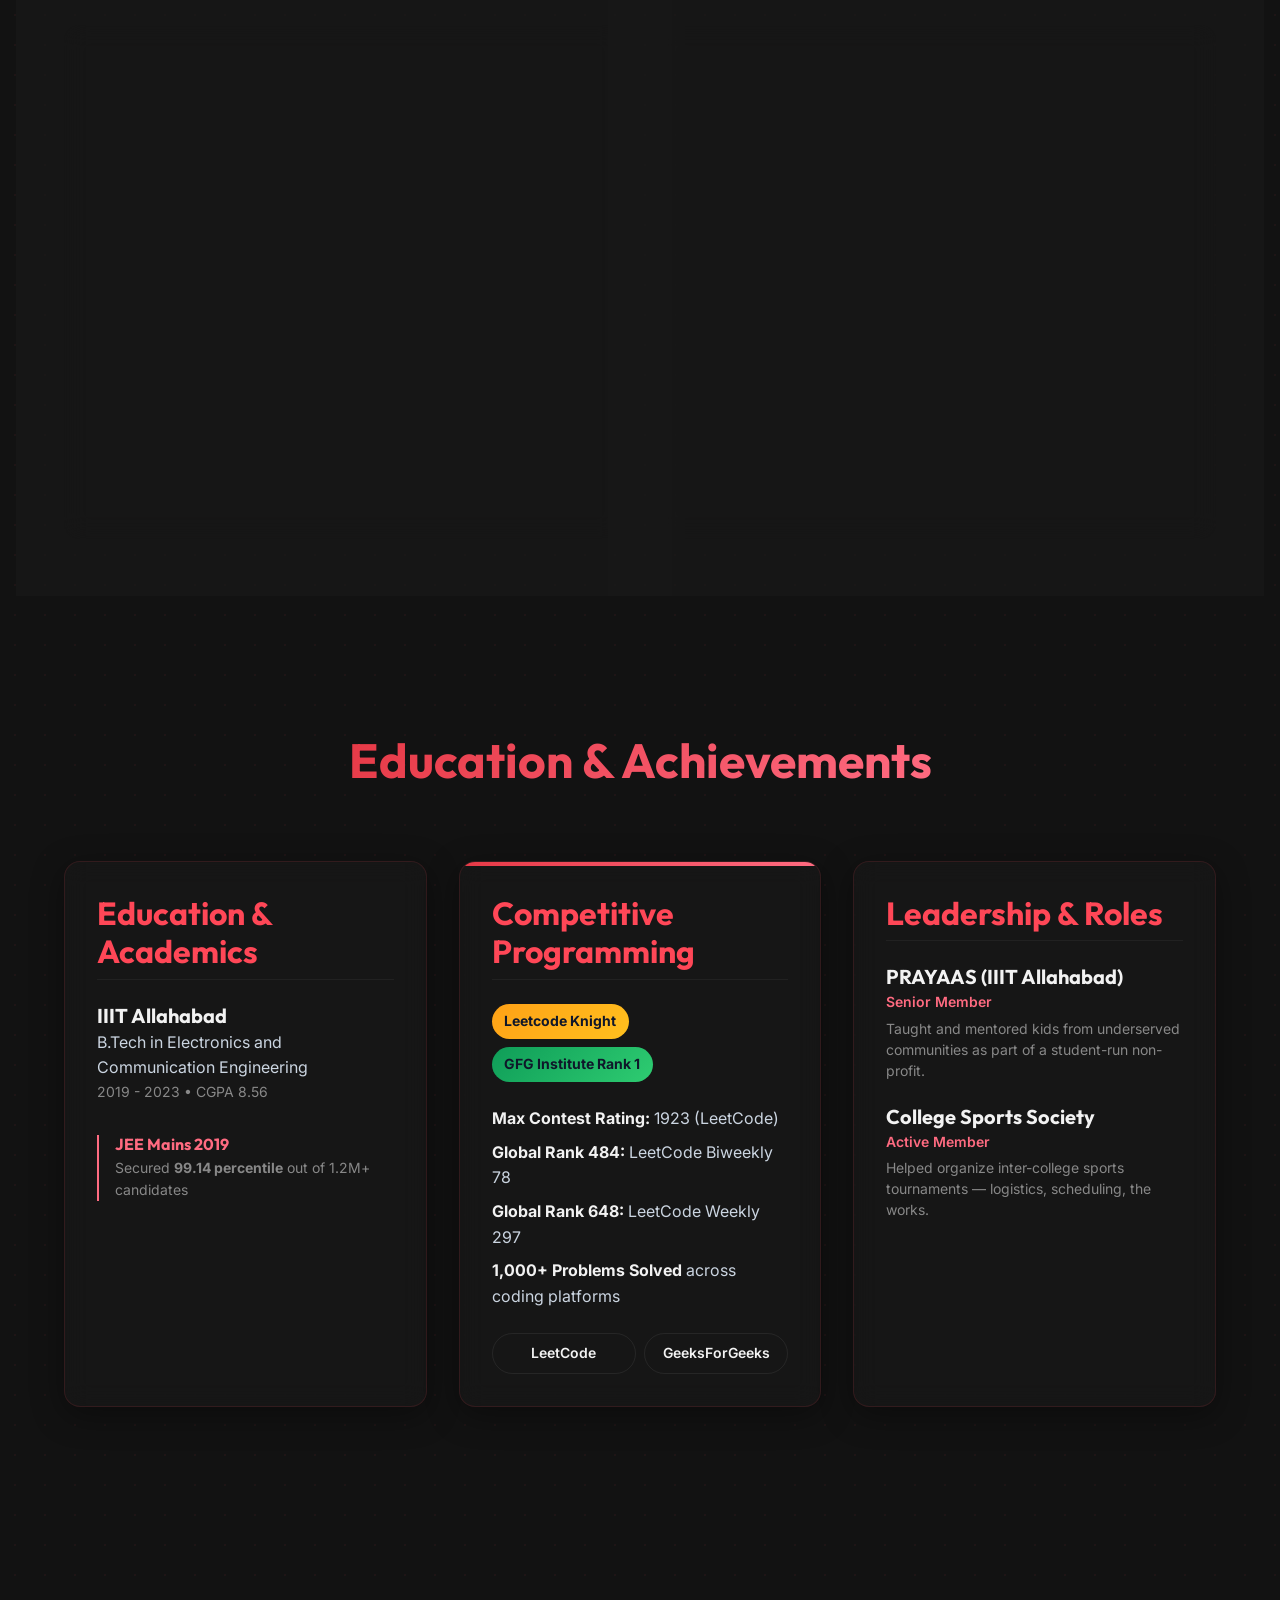
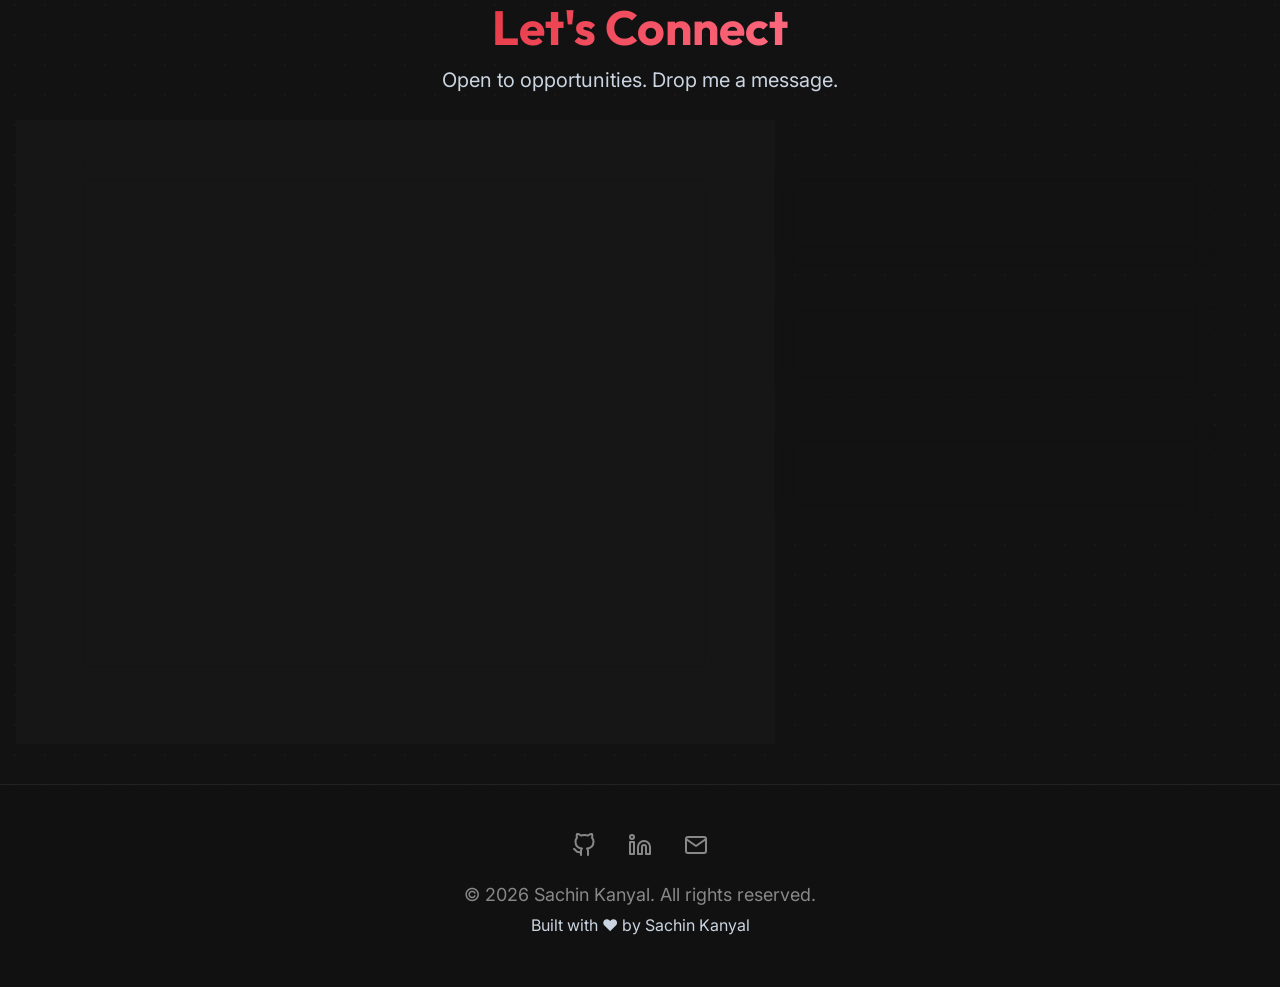
==== commit b294f89e: "polish: rewrite portfolio copy, fix bugs, clean up repetition" ====
--- a/index.html
+++ b/index.html
@@ -54,8 +54,7 @@
         <h1 class="name stagger-2">Sachin Kanyal</h1>
         <h2 class="title stagger-3"><span class="typing-text">Frontend Platform Engineer</span><span class="cursor"></span></h2>
         <p class="subtitle stagger-4">
-          I architect high-performance web platforms, optimize build systems, and ship production-grade React & React Native applications at scale.<br>
-          <span class="serif-italic">Builder. Performance Architect. Platform Engineer.</span>
+          Frontend engineer focused on build tooling, performance, and React / React Native. Currently making CI/CD and DX not suck at Synaptic.
         </p>
         <div class="hero-cta stagger-5">
           <a href="#contact" class="btn btn-primary">Get in Touch</a>
@@ -80,16 +79,16 @@
       <div class="container">
         <header class="section-header">
           <h2>About Me</h2>
-          <p class="section-subtitle">Bridging the gap between product design and frontend infrastructure</p>
+
         </header>
         
         <div class="about-content">
           <div class="about-bio">
             <p>
-              I am a Software Engineer based in Gurugram, India, specializing in frontend infrastructure, build system optimizations, and mobile platforms. Currently at <strong>Synaptic (vy-labs)</strong>, I focus on the intersection of Developer Experience (DX) and runtime performance—helping scale monorepos, speed up compilation, and maintain custom design systems.
+              I am a Software Engineer based in Gurugram, India, specializing in frontend infrastructure, build system optimizations, and mobile platforms. Currently at <strong>Synaptic (vy-labs)</strong>, I work on Developer Experience and runtime performance — scaling monorepos, speeding up compilation, and maintaining our design system.
             </p>
             <p>
-              I believe in building web systems that are not only performant for end-users, but also pleasant and fast for the engineers who build them. From streamlining CI/CD pipelines to optimizing React Native render loops, I treat developer tools and build configurations with the same level of care as production product features.
+              Most of my day-to-day is about removing friction — a build that takes too long, a CI pipeline that blocks the team, a component library that ships more JS than it should. If something is slow, I get annoyed and fix it. That's usually how the best improvements start.
             </p>
             <div class="about-quick-info">
               <div><strong>Location:</strong> Gurugram, India</div>
@@ -105,7 +104,7 @@
               </div>
               <div class="pillar-info">
                 <h3>Platform & DX</h3>
-                <p>Scaling monorepos, streamlining lint/tsc checks, and reducing CI/CD runtimes by up to 95% to accelerate release cycles.</p>
+                <p>CI pipelines, build configs, lint caching, monorepo restructuring — the unglamorous work that makes the whole team ship faster.</p>
               </div>
             </div>
             
@@ -115,14 +114,17 @@
               </div>
               <div class="pillar-info">
                 <h3>Performance Architecture</h3>
-                <p>Auditing bundle sizes, eliminating layout shifts, and tree-shaking UI libraries to guarantee minimal initial bundle load overhead.</p>
+                <p>Bundle audits, tree-shaking, build tooling migrations. Making sure the code we ship is as lean as the code we write.</p>
               </div>
             </div>
 
             <div class="pillar-card glass-card">
+              <div class="pillar-icon">
+                <svg viewBox="0 0 24 24" width="20" height="20" stroke="currentColor" stroke-width="2" fill="none" stroke-linecap="round" stroke-linejoin="round"><rect x="5" y="2" width="14" height="20" rx="2" ry="2"></rect><line x1="12" y1="18" x2="12.01" y2="18"></line></svg>
+              </div>
               <div class="pillar-info">
                 <h3>Mobile Engineering</h3>
-                <p>Building React Native apps from scratch, optimizing bridge throughput, and tuning performance loops up to 56+ FPS.</p>
+                <p>Built our React Native app from the ground up. Profiling JS threads, fixing render bottlenecks, and keeping the app smooth.</p>
               </div>
             </div>
           </div>
@@ -134,8 +136,8 @@
     <section id="impact" class="impact section reveal">
       <div class="container">
         <header class="section-header">
-          <h2>Engineering Impact</h2>
-          <p class="section-subtitle">Numbers that tell the story</p>
+          <h2>Impact</h2>
+          <p class="section-subtitle">Measurable wins from my work</p>
         </header>
         <div class="dashboard-grid">
           <div class="metric-card glass-card">
@@ -166,7 +168,7 @@
     <section id="experience" class="experience section reveal">
       <div class="container">
         <header class="section-header">
-          <h2>Career Journey</h2>
+          <h2>Experience</h2>
         </header>
         <div class="timeline">
           
@@ -230,8 +232,8 @@
     <section id="skills" class="skills section reveal">
       <div class="container">
         <header class="section-header">
-          <h2>Technical Arsenal</h2>
-          <p class="section-subtitle font-playfair">Expertise across the frontend & platform engineering stack</p>
+          <h2>Tech Stack</h2>
+          <p class="section-subtitle font-playfair">What I work with daily</p>
         </header>
       </div>
       <div class="belt-wrap" style="margin-top:2rem;"><div class="belt belt-ltr" id="b1"></div></div>
@@ -243,8 +245,8 @@
     <section id="projects" class="projects section reveal">
       <div class="container">
         <header class="section-header">
-          <h2>Featured Builds</h2>
-          <p class="section-subtitle font-playfair">Real-time collaboration tools & platform experiments</p>
+          <h2>Projects</h2>
+          <p class="section-subtitle font-playfair">Side projects & internal tools</p>
         </header>
         
         <div class="projects-grid">
@@ -255,11 +257,11 @@
             </div>
             <div class="proj-header">
               <h3>Code 200</h3>
-              <span class="proj-status status-experiment">Featured Experiment</span>
+              <span class="proj-status status-experiment">Side Project</span>
             </div>
             <p class="proj-subtitle">Real-time Collaborative Code Editor & WebRTC calling</p>
             <p class="proj-desc">
-              A full-stack collaborative environment that allows multiple developers to edit code simultaneously. Integrates peer-to-peer audio/video streaming via WebRTC (PeerJS), syntax highlighting for multiple programming languages using CodeMirror, and real-time room chats.
+              A real-time code editor where multiple people can write code together, with video calling (WebRTC/PeerJS) and live chat built in. Uses CodeMirror for syntax highlighting and Socket.io for syncing edits across clients.
             </p>
             <div class="proj-tech">
               <span class="stk">Node.js</span>
@@ -269,7 +271,7 @@
               <span class="stk">CodeMirror</span>
             </div>
             <div class="proj-links">
-              <a href="https://github.com/15Sachin2000" target="_blank" rel="noopener noreferrer" class="plink">GitHub Profile</a>
+              <a href="https://github.com/15Sachin2000/code-200" target="_blank" rel="noopener noreferrer" class="plink">View on GitHub</a>
             </div>
           </div>
 
@@ -283,7 +285,7 @@
             </div>
             <p class="proj-subtitle">Shared Component Library & Storybook Documentation</p>
             <p class="proj-desc">
-              A generic, platform-wide component library documented and previewed using Storybook to facilitate cross-functional collaboration. It allows design teams to inspect UI components for feature modeling, and backend developers to analyze configuration schemas for API-driven filter rollouts. Build-system enhancements include tree-shaking optimizations that successfully cut bundle sizes by 90% (from 146KB to 11KB).
+              Our shared component library — I built reusable components that other teams ship in production, and design reviews them in Storybook. Backend uses the config schemas to build API-driven filters. I also owned the build side: set up tree-shaking and migrated the bundler to keep it lightweight.
             </p>
             <div class="proj-tech">
               <span class="stk">React</span>
@@ -356,12 +358,12 @@
               <div class="leadership-item">
                 <h3>PRAYAAS (IIIT Allahabad)</h3>
                 <p class="role-title">Senior Member</p>
-                <p class="role-desc">Active contributor in a non-profit student organization dedicated to teaching and mentoring underprivileged children in local communities.</p>
+                <p class="role-desc">Taught and mentored kids from underserved communities as part of a student-run non-profit.</p>
               </div>
               <div class="leadership-item">
                 <h3>College Sports Society</h3>
                 <p class="role-title">Active Member</p>
-                <p class="role-desc">Organized inter-college tournaments and managed logistics/coordination for sports activities.</p>
+                <p class="role-desc">Helped organize inter-college sports tournaments — logistics, scheduling, the works.</p>
               </div>
             </div>
           </div>
@@ -375,7 +377,7 @@
       <div class="container">
         <header class="section-header">
           <h2>Let's Connect</h2>
-          <p class="section-subtitle">I'm always open to discussing new opportunities, interesting projects, or just having a good tech conversation.</p>
+          <p class="section-subtitle">Open to opportunities. Drop me a message.</p>
         </header>
         <div class="contact-layout">
           
--- a/style.css
+++ b/style.css
@@ -314,7 +314,7 @@
 .btn-secondary:hover {
   border-color: var(--accent-primary);
   color: var(--accent-primary);
-  background: rgba(56, 189, 248, 0.05);
+  background: rgba(255, 71, 87, 0.05);
 }
 
 /* ==========================================================================
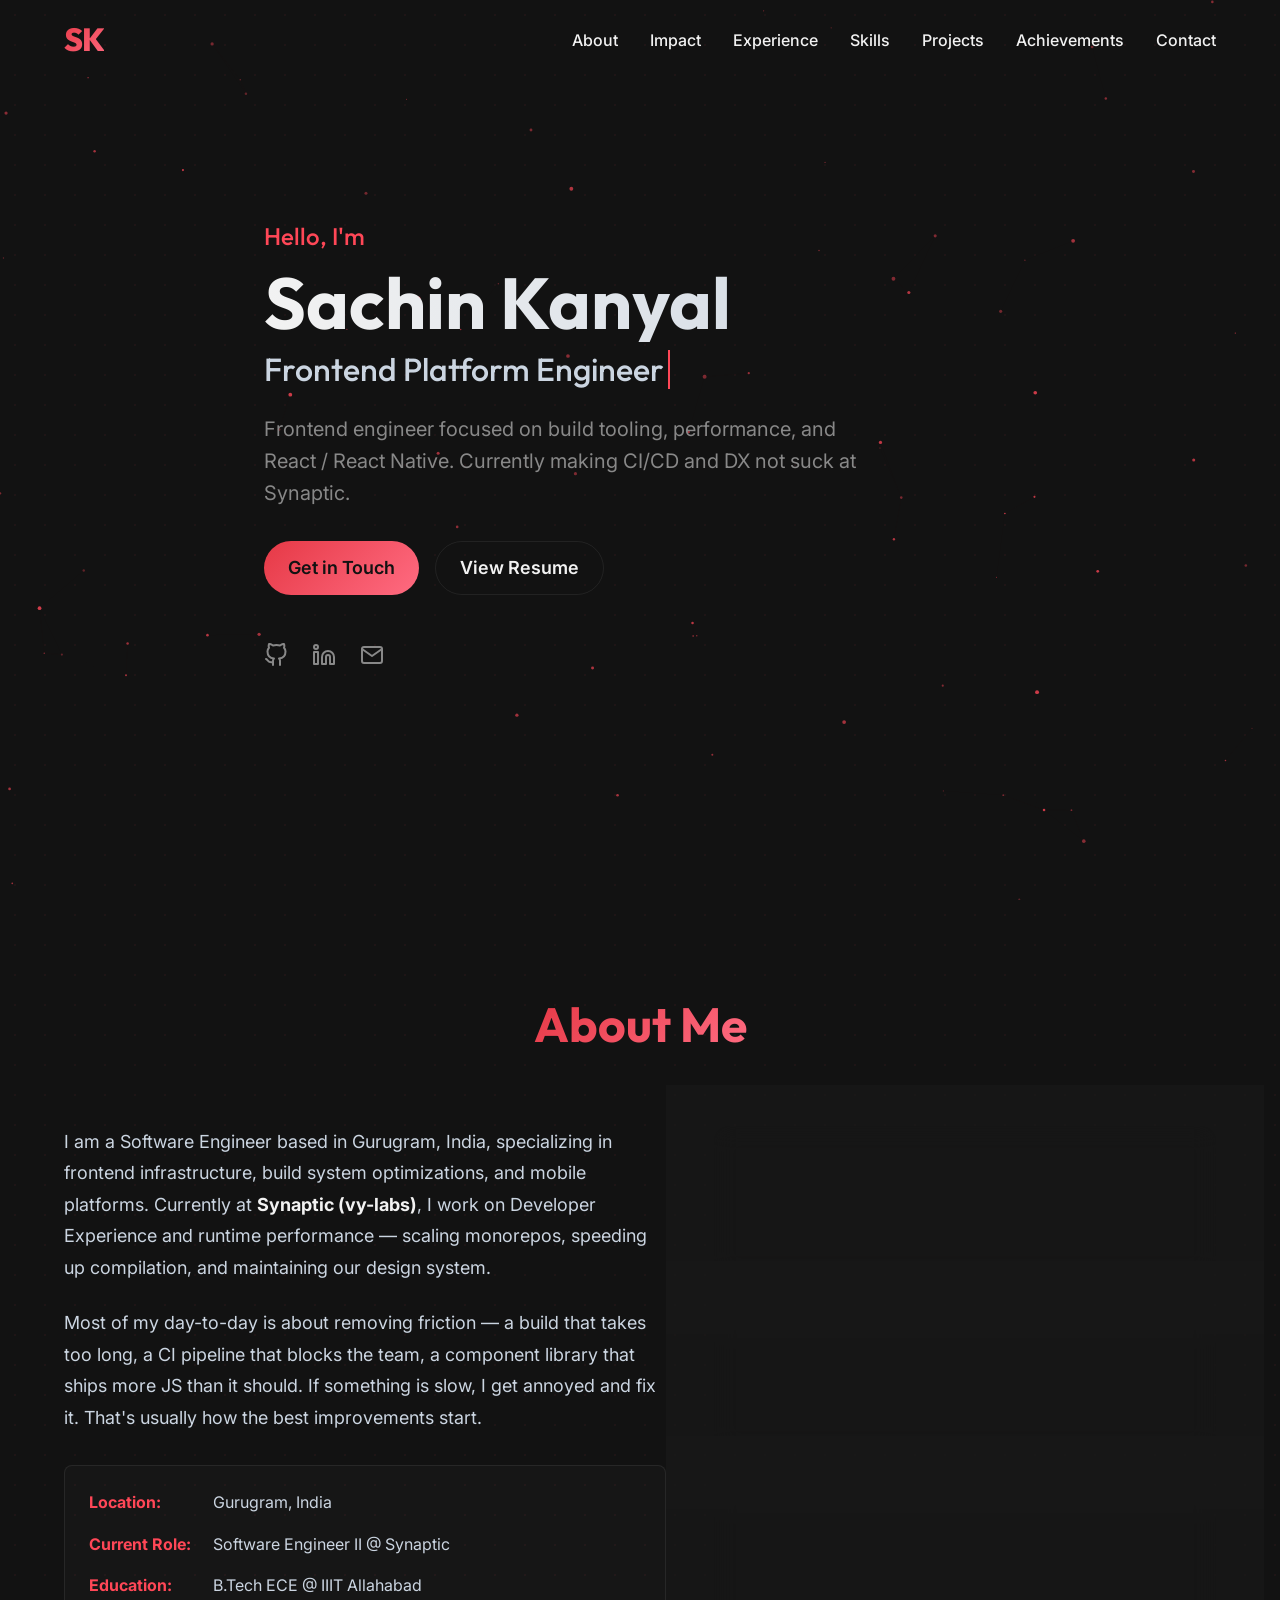
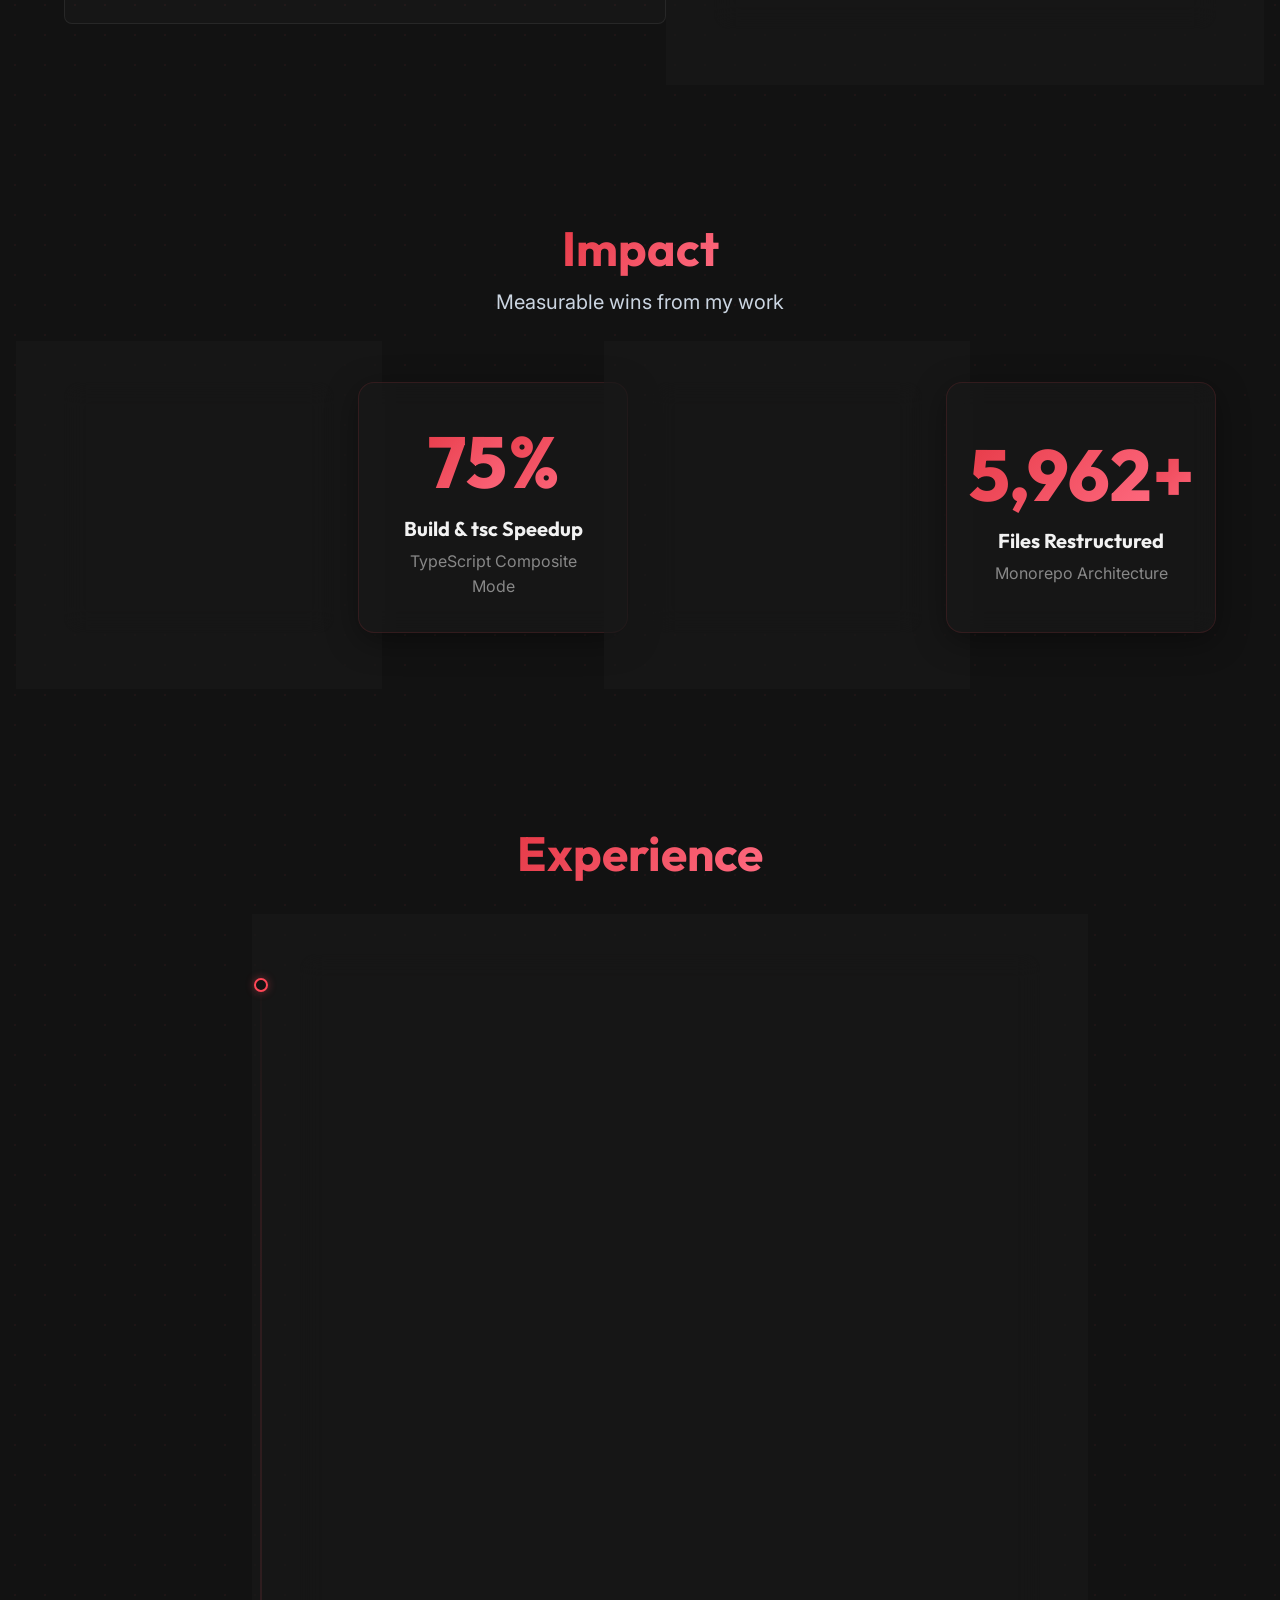
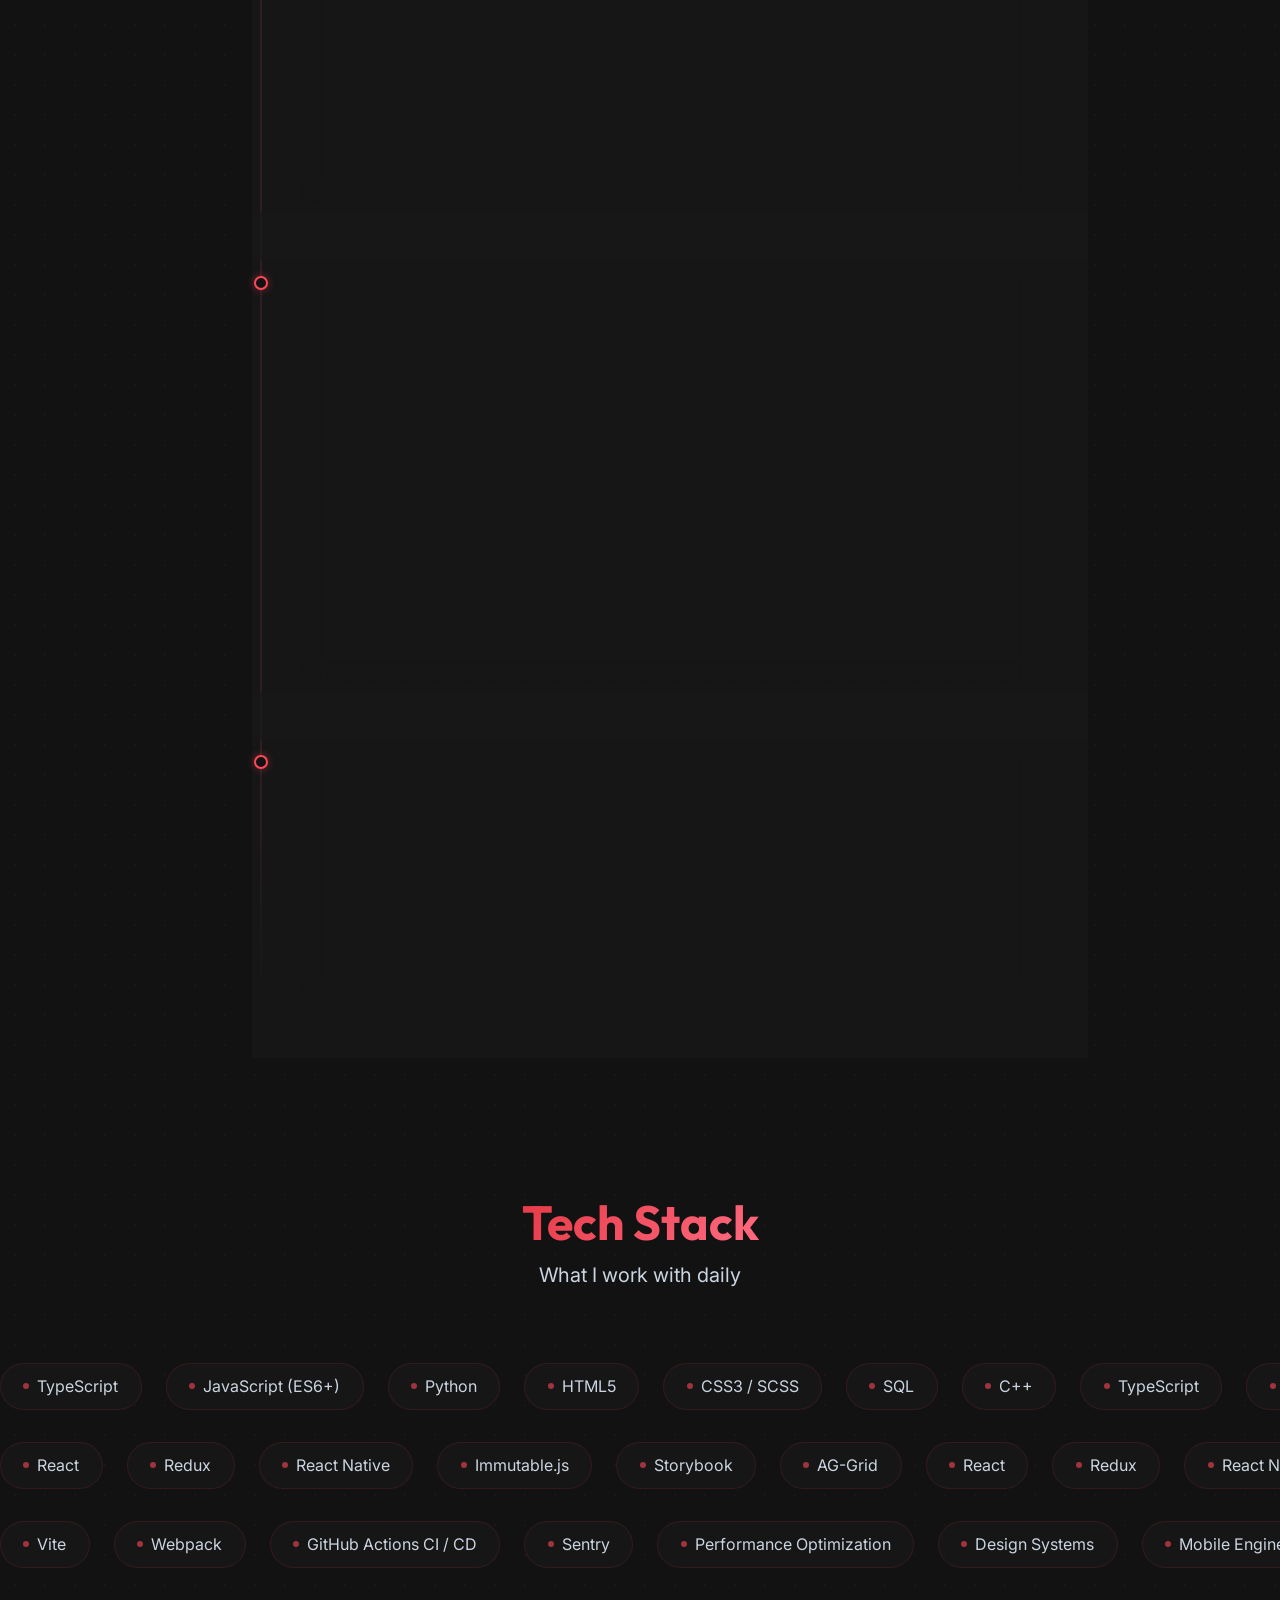
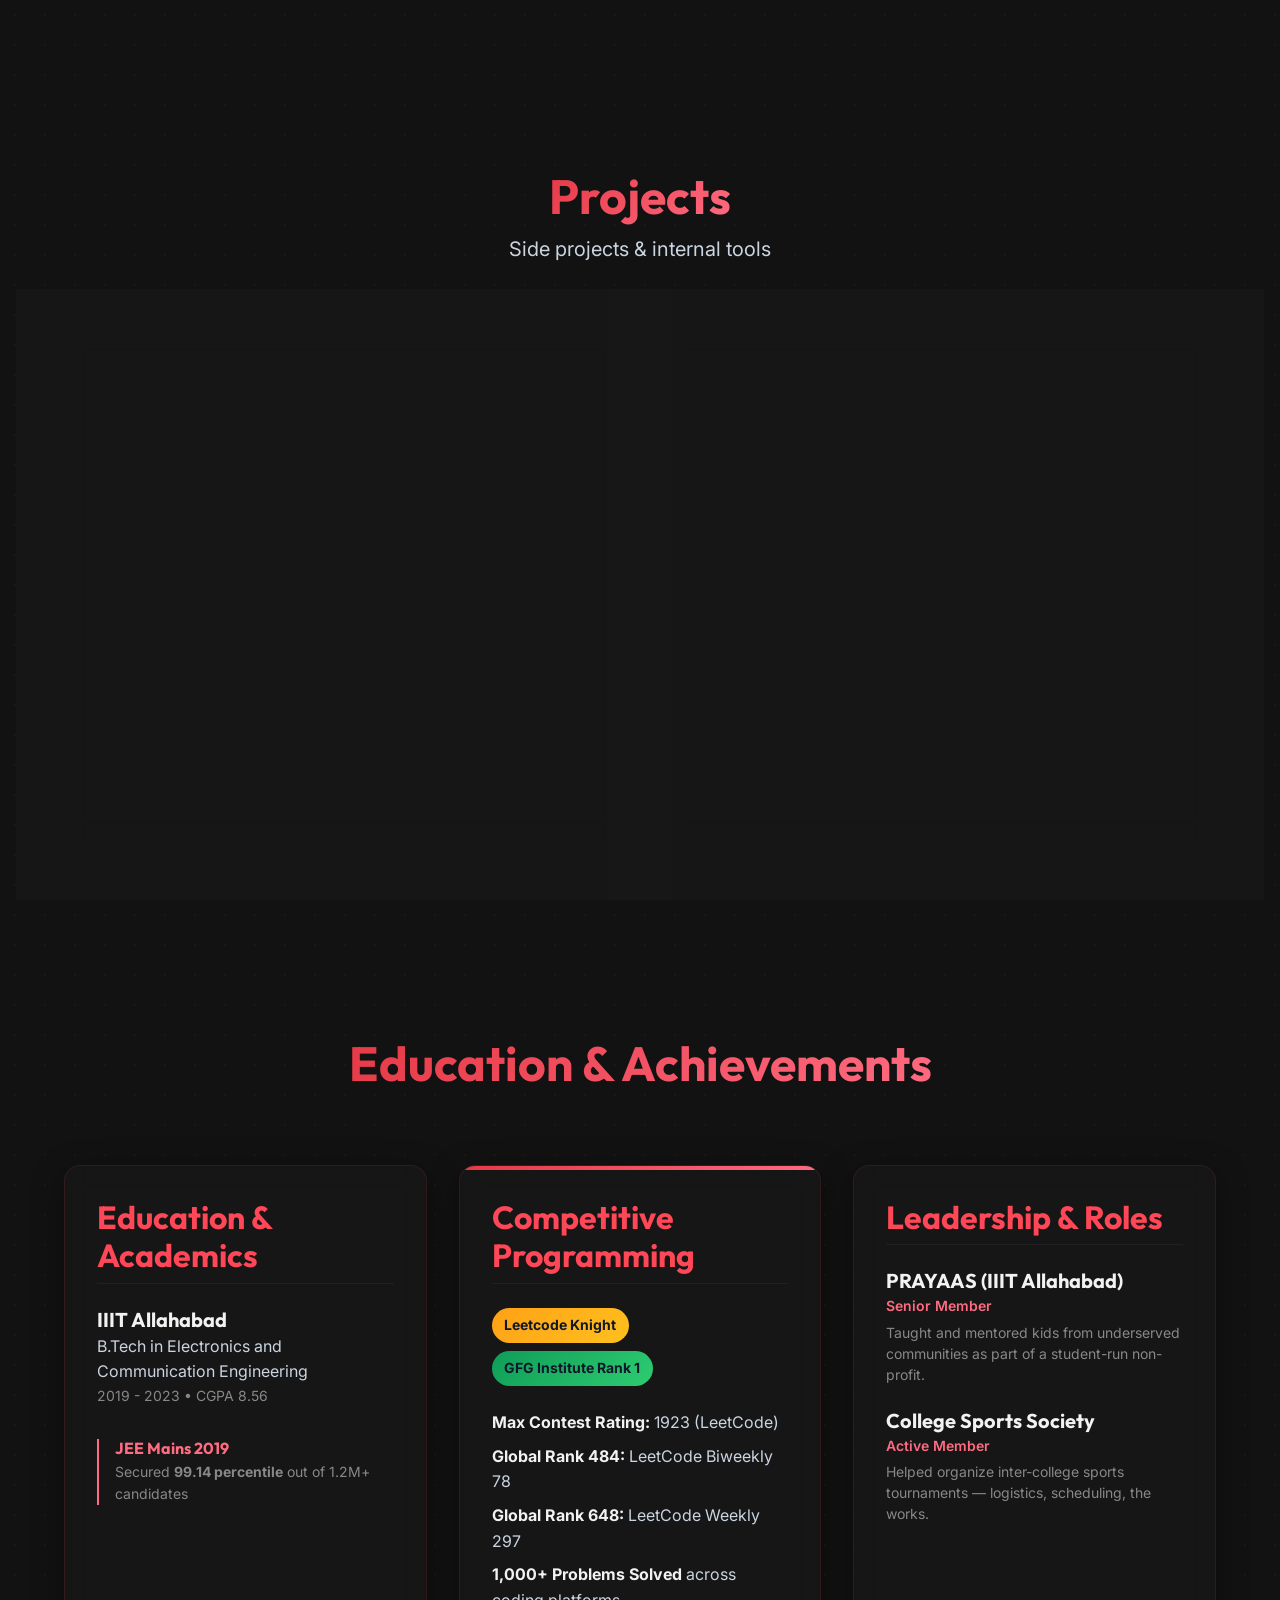
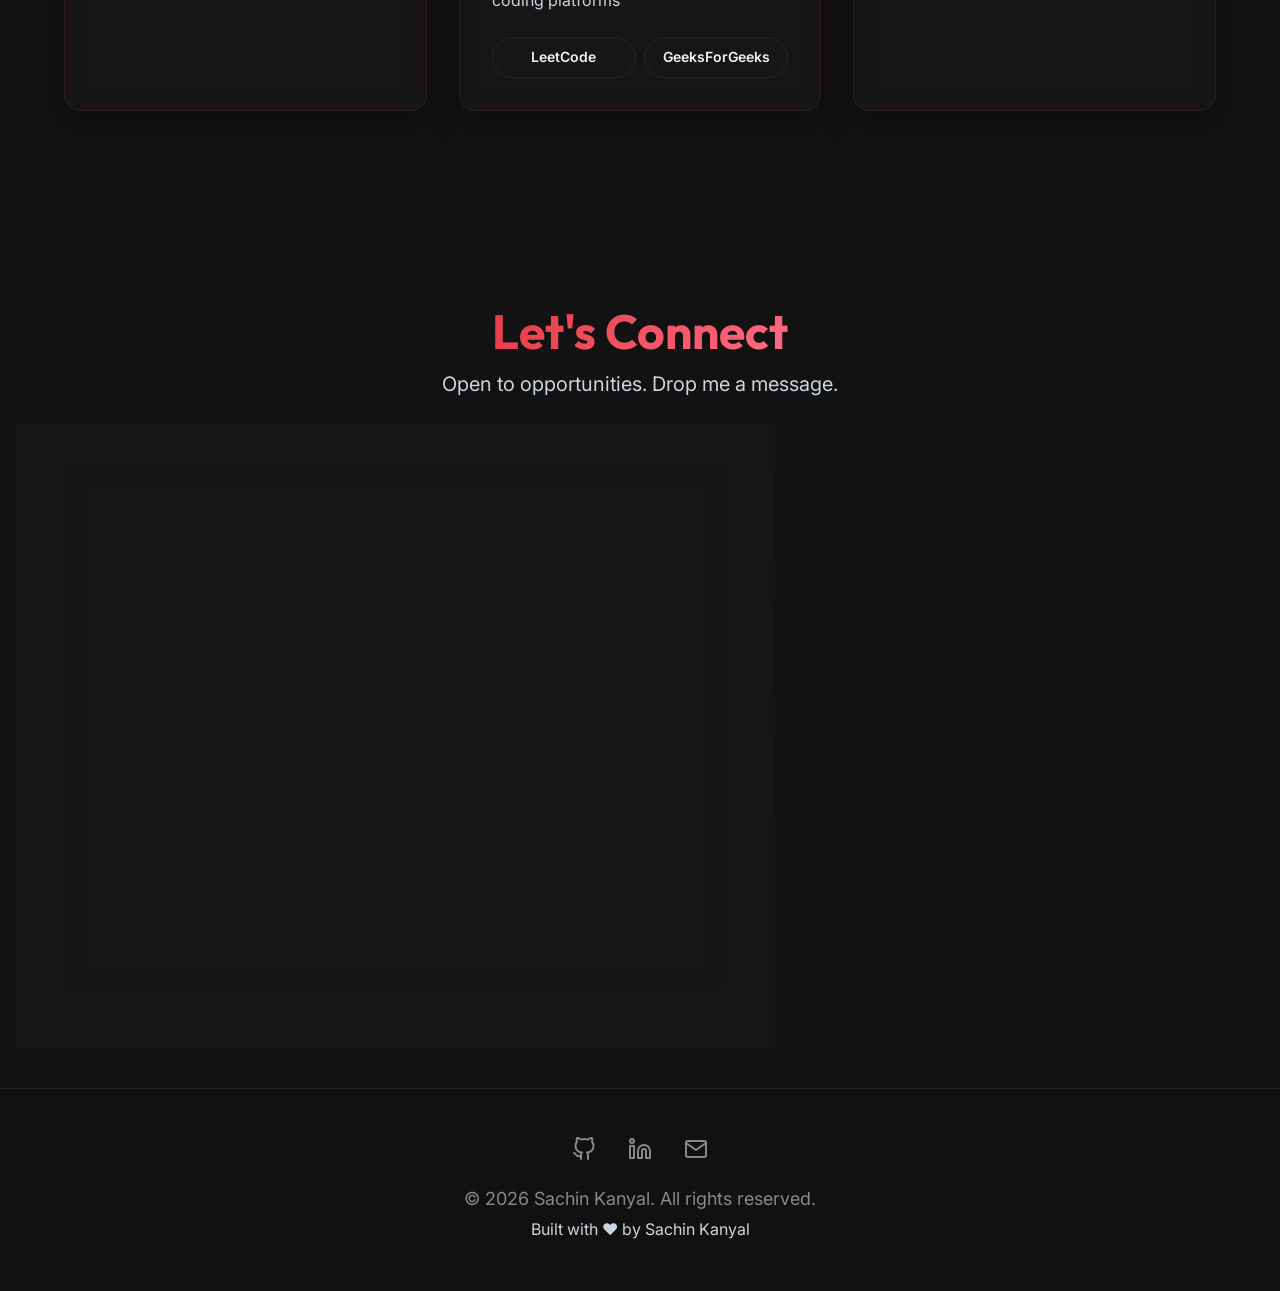
==== commit ef50f999: "polish: update experience bullets for SDE-2 and SE I" ====
--- a/index.html
+++ b/index.html
@@ -183,11 +183,12 @@
               <p class="company-context">B2B fintech platform for institutional investors</p>
               <ul class="timeline-bullets">
                 <li>Drove CI/CD and build pipeline overhaul (lint caching, Vite v8, dependency reuse), reducing check times by 95% (4h 40m to 12m) and parallel jobs from 39 to 3.</li>
-                <li>Led platform-wide Information Architecture redesign to single-tab navigation across 10+ core views.</li>
-                <li>Architected a config-driven screener platform for People and Company data, enabling instant rollouts without code redeployments.</li>
-                <li>Restructured monorepo build architecture (6,100+ files) to TypeScript Composite Mode, reducing build and tsc check times by 75%.</li>
-                <li>Owned the React Native mobile app lifecycle — upgraded RN to 0.77.3, optimized filter performance (JS FPS from 26.7 to 56).</li>
-                <li>Built end-to-end full-stack flows for trycanonical using Python/FastAPI and Jinja templates.</li>
+                 <li>Led platform-wide Information Architecture redesign to single-tab navigation across 10+ core views, streamlining explore, screener, settings, and notification workflows.</li>
+                 <li>Architected a highly configurable Screener platform with backend-driven filters, dynamic columns, and persistent views, enabling instant data rollouts without code redeployments.</li>
+                 <li>Restructured monorepo build architecture (6,100+ files) to TypeScript Composite Mode, reducing build and tsc check times by 75% and delivering core Analytics, List, and Sharing modules.</li>
+                 <li>Owned the React Native mobile app lifecycle — upgraded RN to 0.77.3, optimized filter performance (JS thread from 26.7 to 56 FPS), and resolved app security compliance.</li>
+                 <li>Standardized JSON API contracts and guidelines between frontend and backend teams.</li>
+                 <li>Built end-to-end full-stack flows for Synaptic's trycanonical product using Python/FastAPI and Jinja templates.</li>
                 <li>Mentored 2 frontend interns through onboarding and reviews, leading to their conversion to full-time engineers.</li>
               </ul>
             </div>
@@ -202,9 +203,10 @@
               </div>
               <h4 class="timeline-company">Synaptic (vy-labs)</h4>
               <ul class="timeline-bullets">
-                <li>Led the Vite migration, cutting build times by 50% and bundle sizes by 30%; reduced tuxedo load times by 90% (146KB to 11KB) via tree-shaking.</li>
-                <li>Co-built the company's React Native mobile app from scratch in a 3-developer team.</li>
-                <li>Co-developed tuxedo-v2, the in-house design system; shipped Figma-to-production features.</li>
+                 <li>Migrated the core platform bundler from Webpack to Vite, cutting development build startup times by 50% and production bundle sizes by 30% through ES Module (ESM) adoption.</li>
+                 <li>Optimized legacy Webpack configuration, reducing initial bundle load times by 60% through chunking, route-based code splitting, and strategic caching.</li>
+                 <li>Co-built the company's React Native mobile app from scratch in a 3-developer team.</li>
+                 <li>Co-developed the tuxedo-v2 design system, authoring reusable components and reducing library load times by 90% (146KB to 11KB) via tree-shaking.</li>
               </ul>
             </div>
           </article>
@@ -218,8 +220,8 @@
               </div>
               <h4 class="timeline-company">Synaptic (vy-labs)</h4>
               <ul class="timeline-bullets">
-                <li>Implemented client-side event tracking for analytics and onboarded new datasources.</li>
-                <li>Resolved bugs across Web, Chrome Extension, and Admin products.</li>
+                 <li>Implemented client-side event tracking for analytics and onboarded new alternative datasources with end-to-end UI rendering.</li>
+                 <li>Resolved bugs and shipped responsive pages from Figma with REST API integrations across Web, Chrome Extension, and Admin products.</li>
               </ul>
             </div>
           </article>
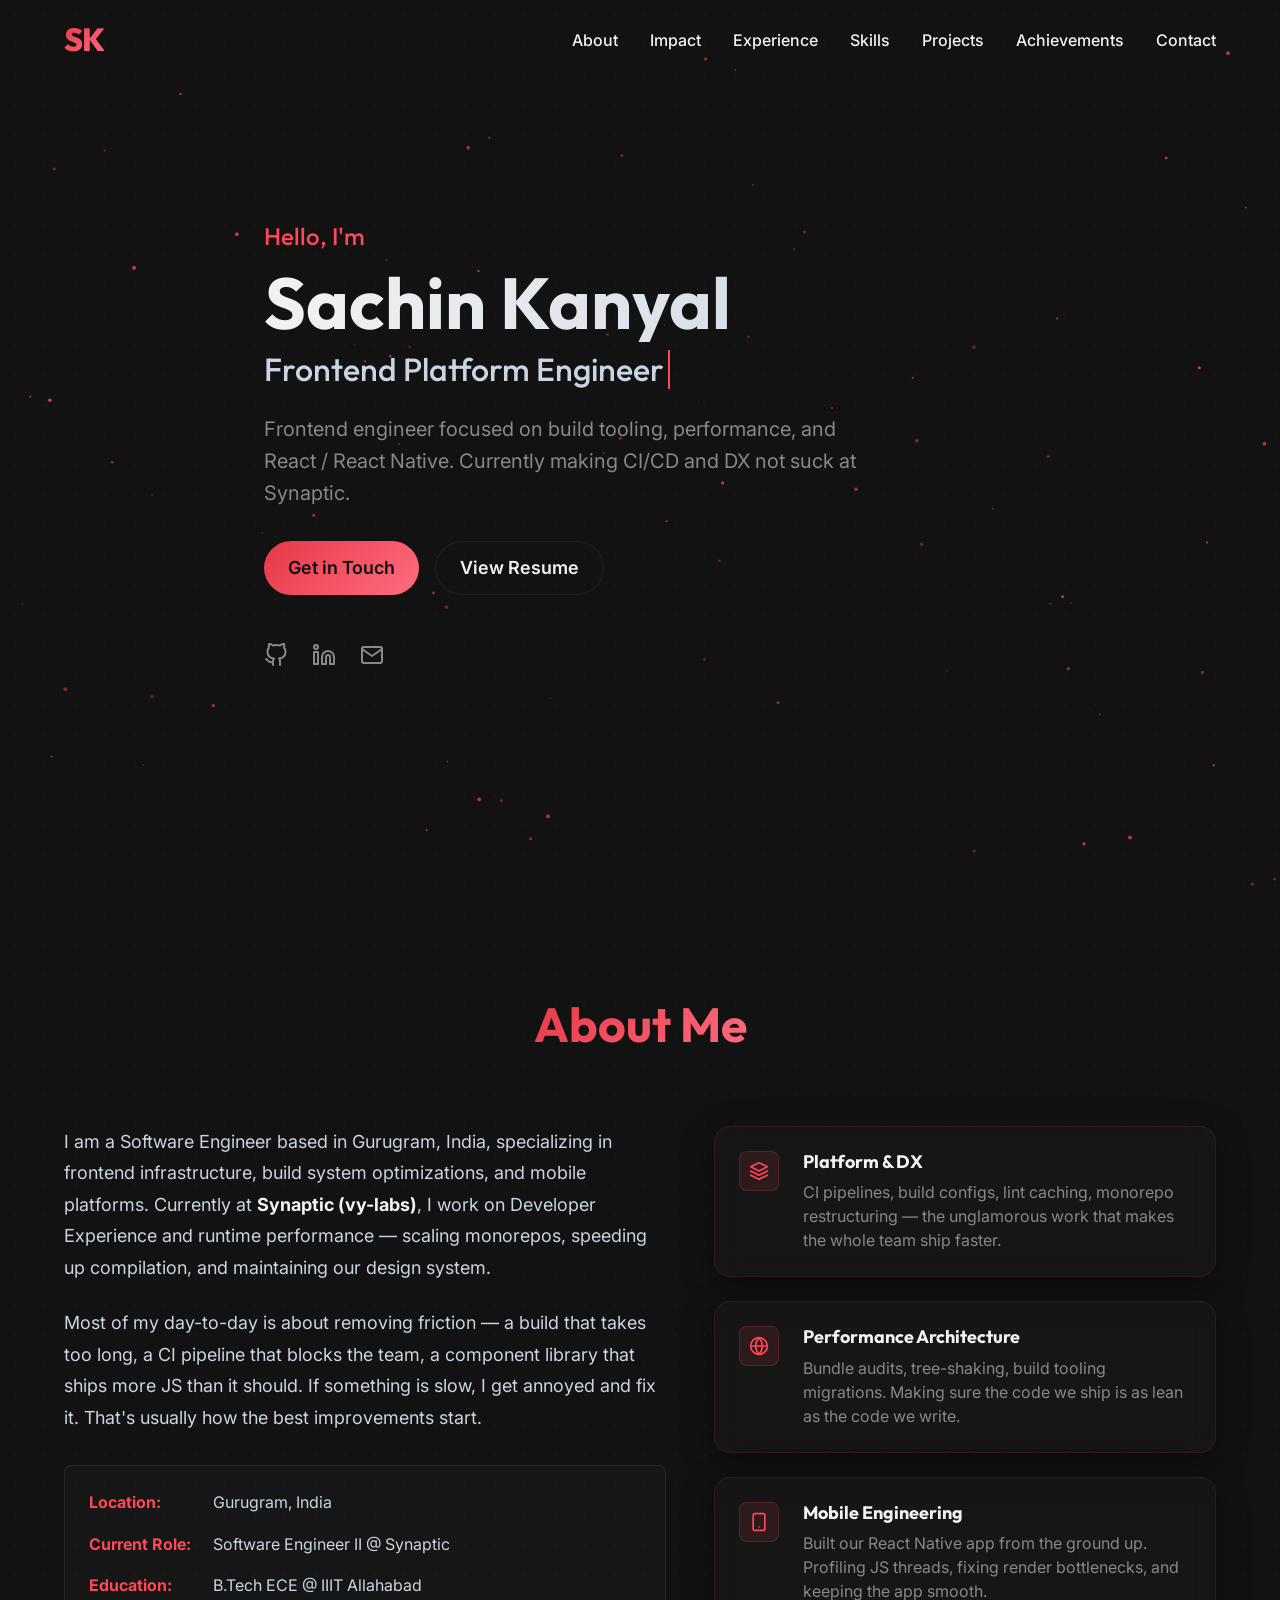
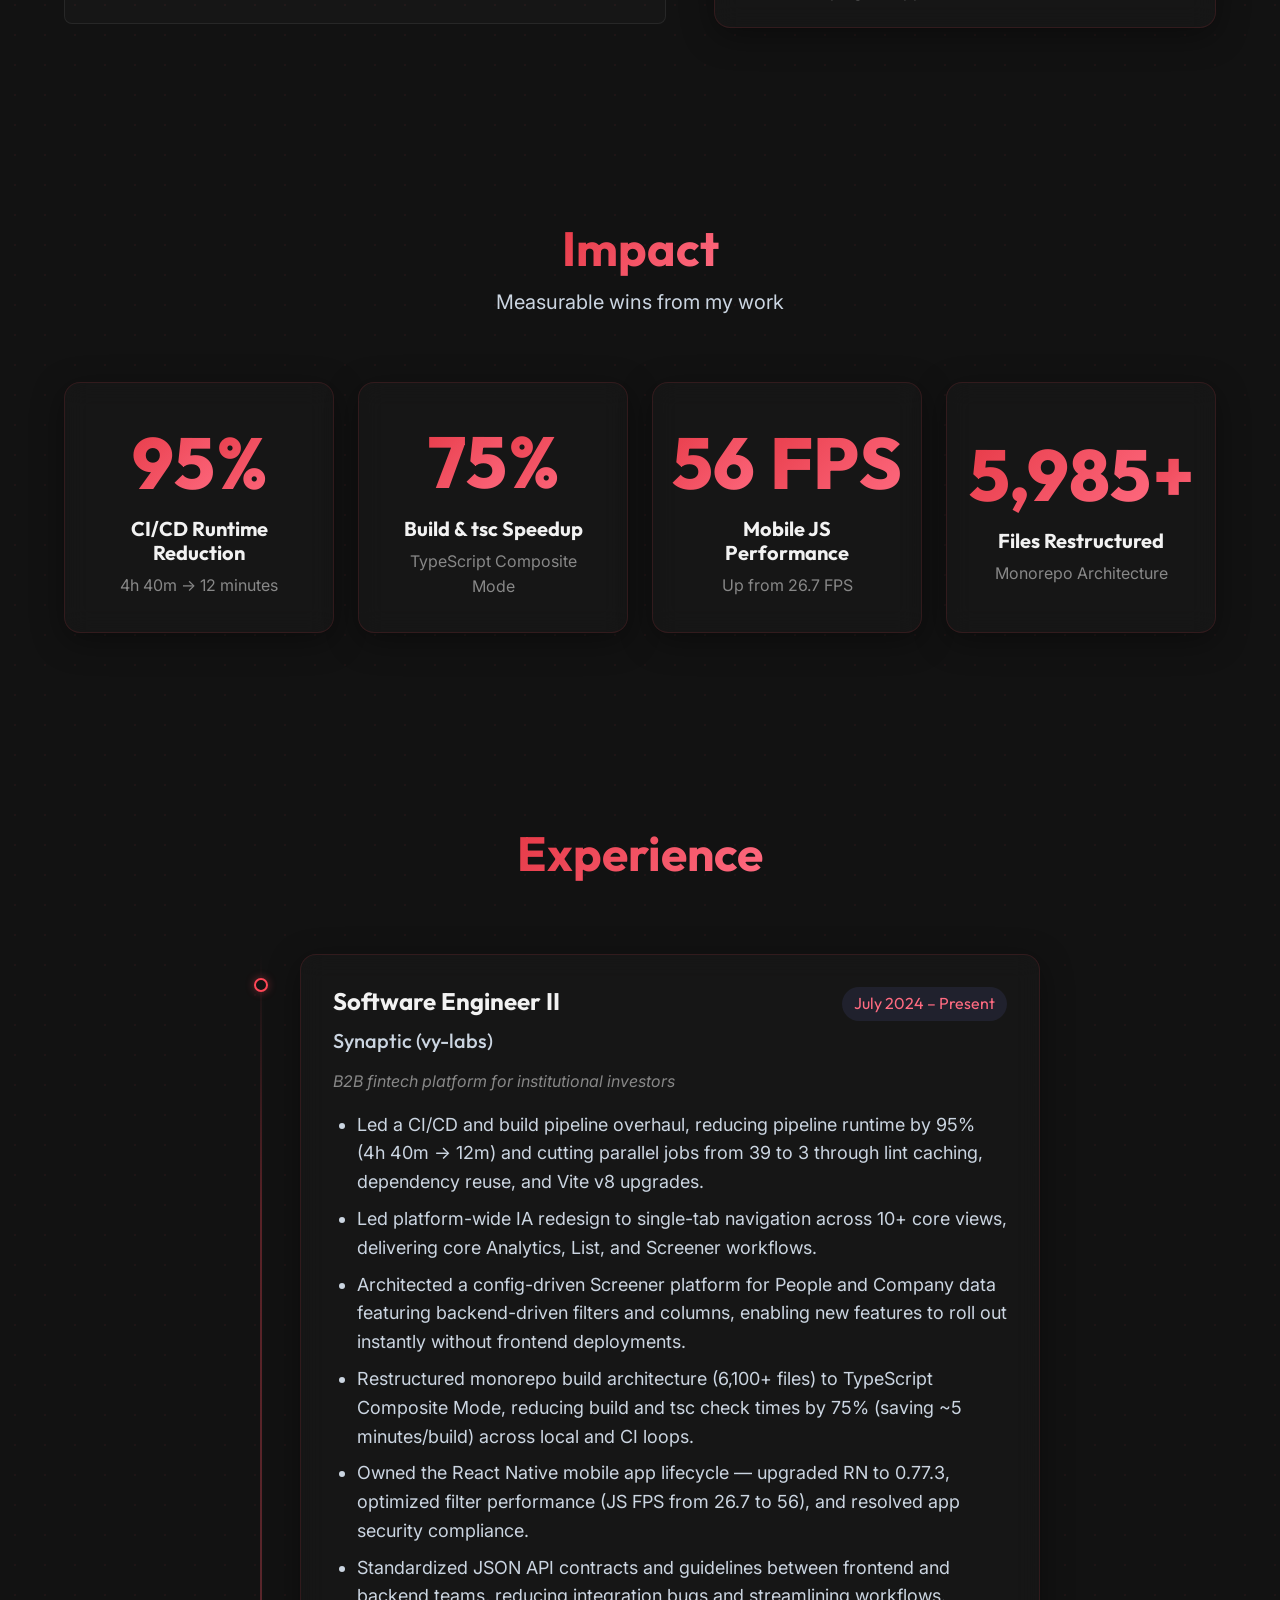
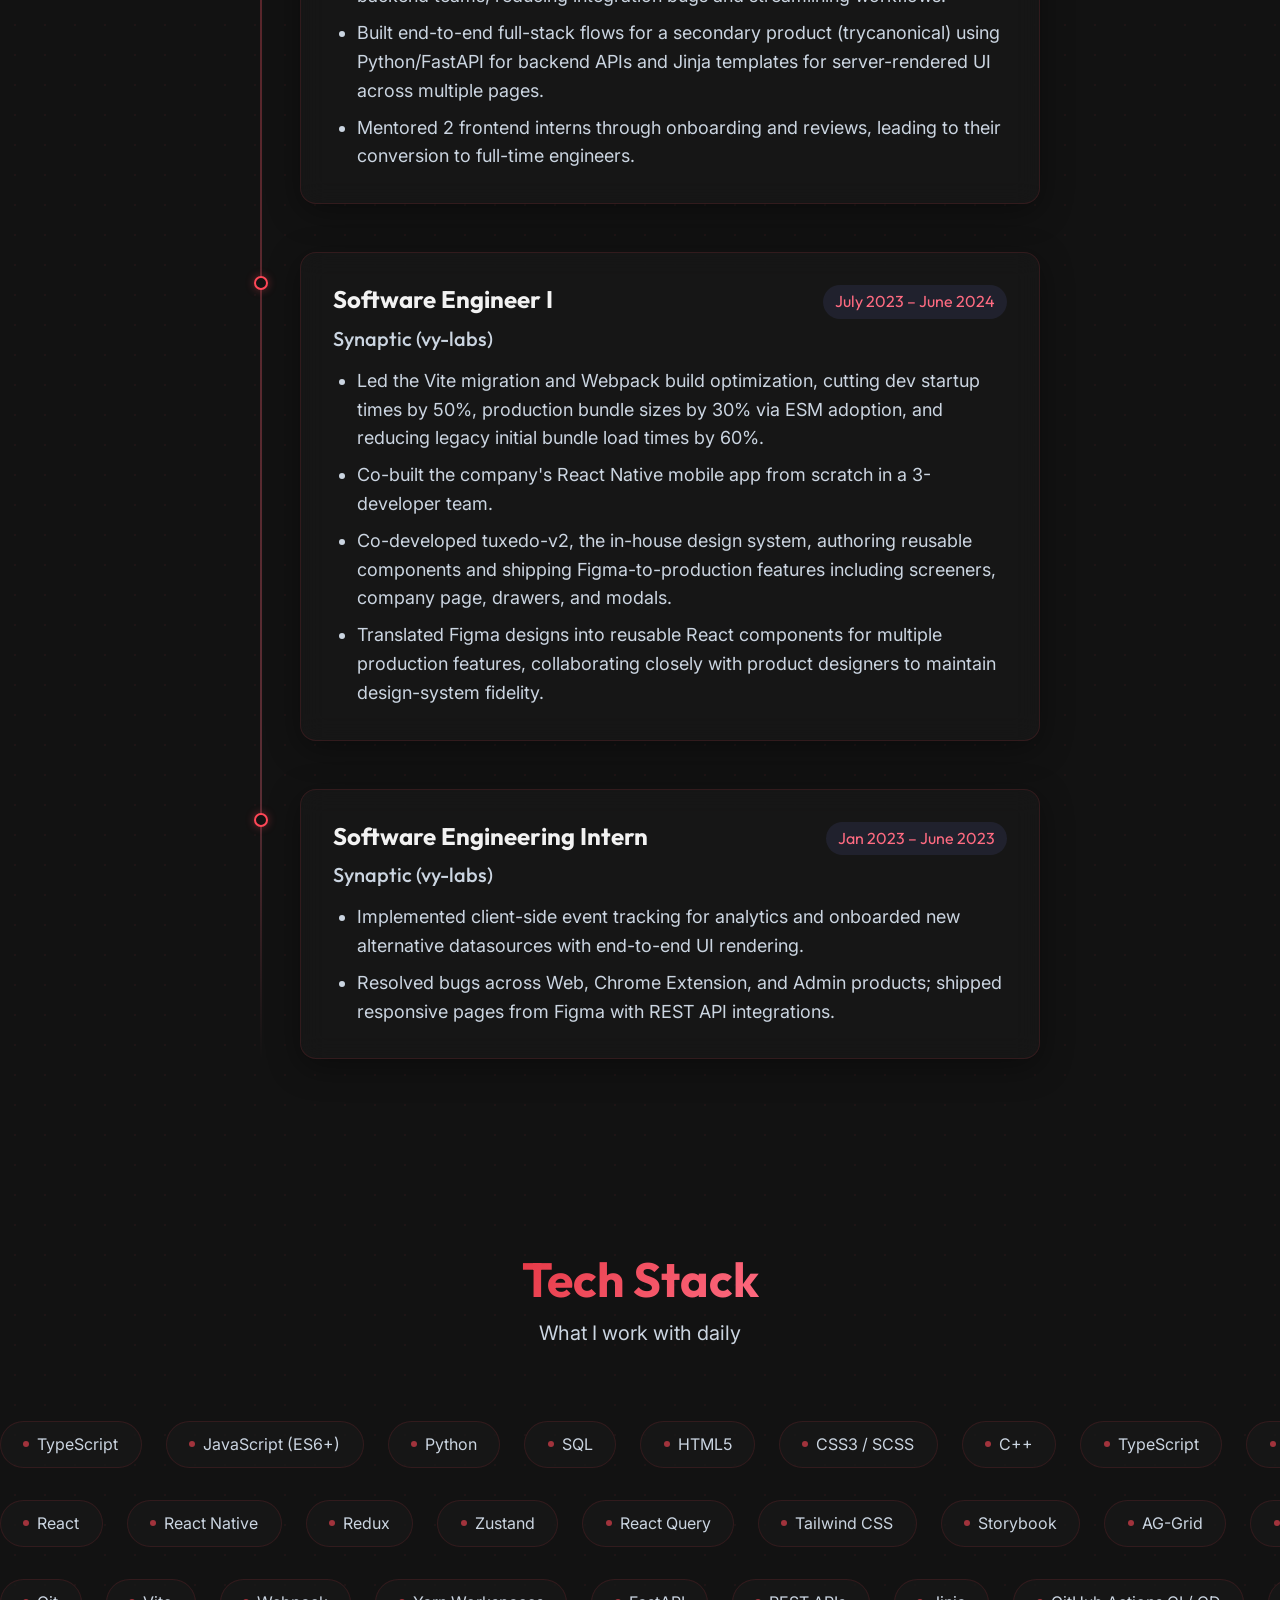
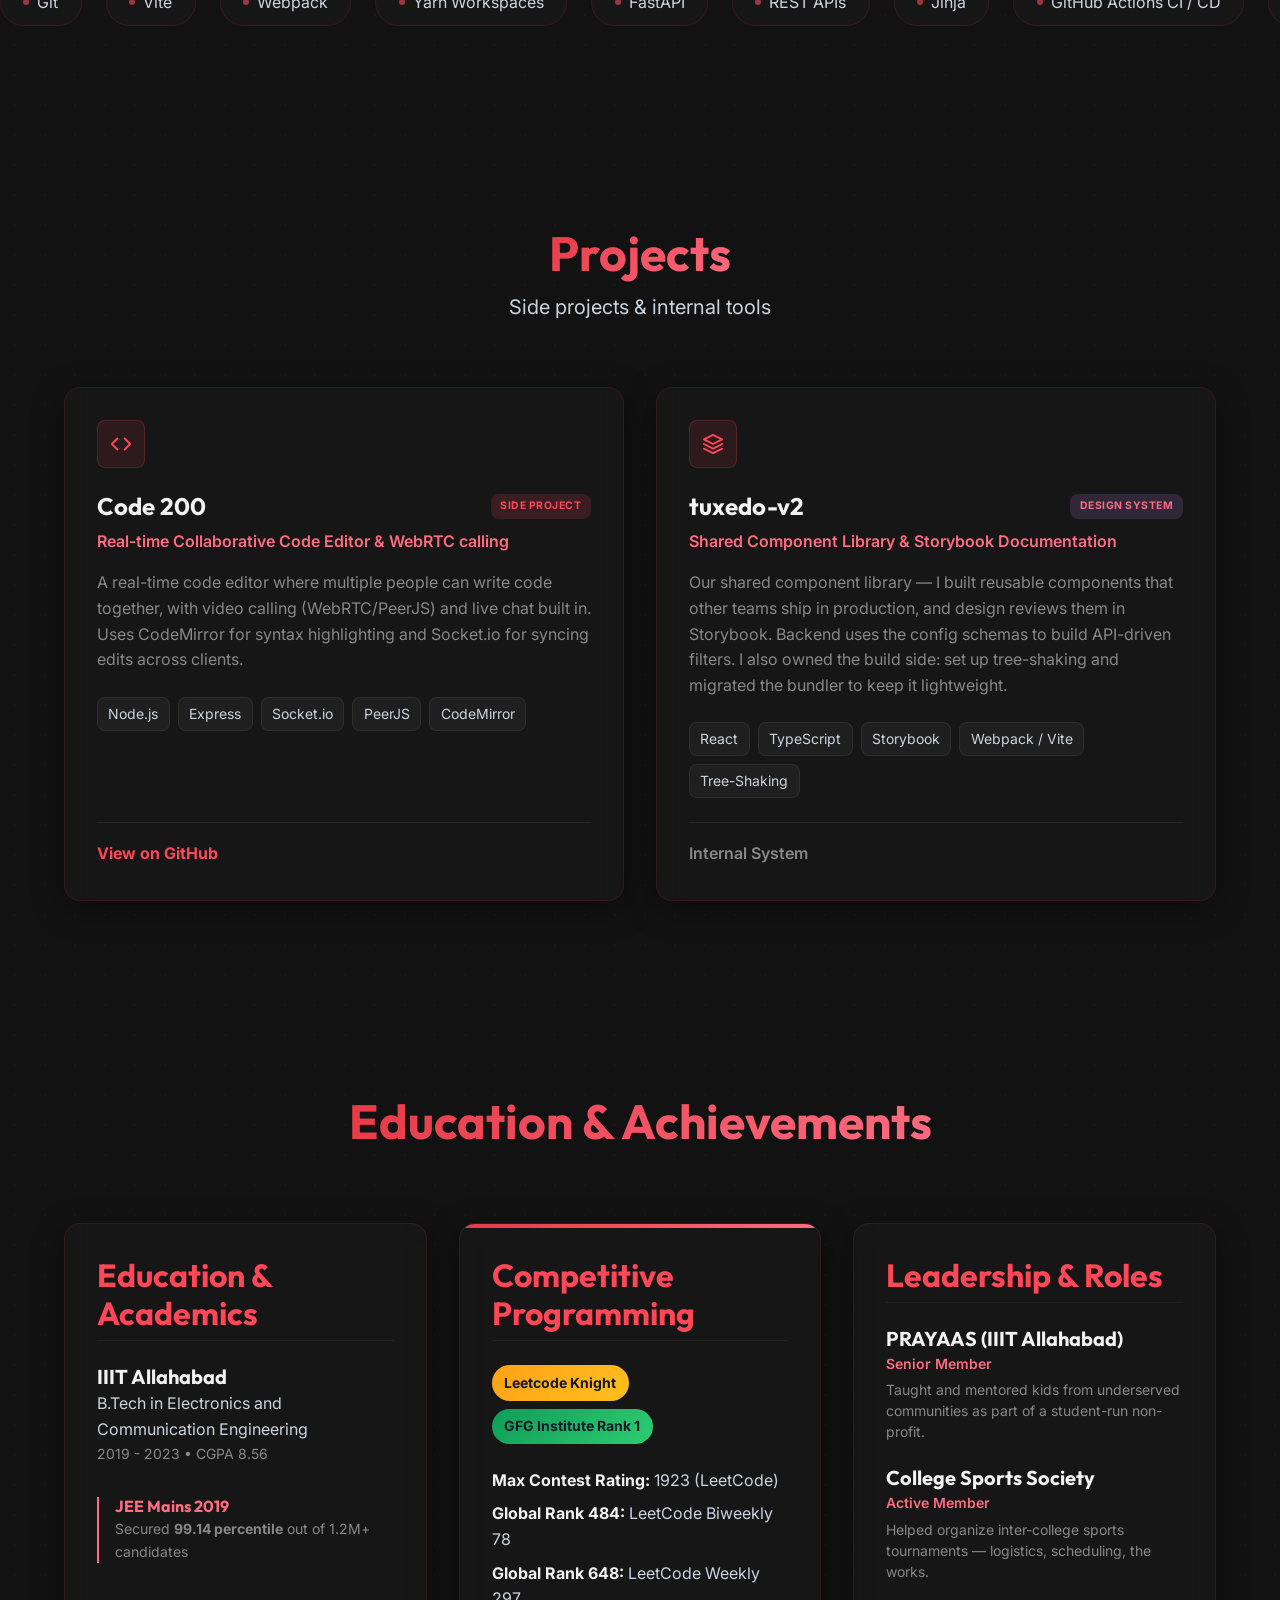
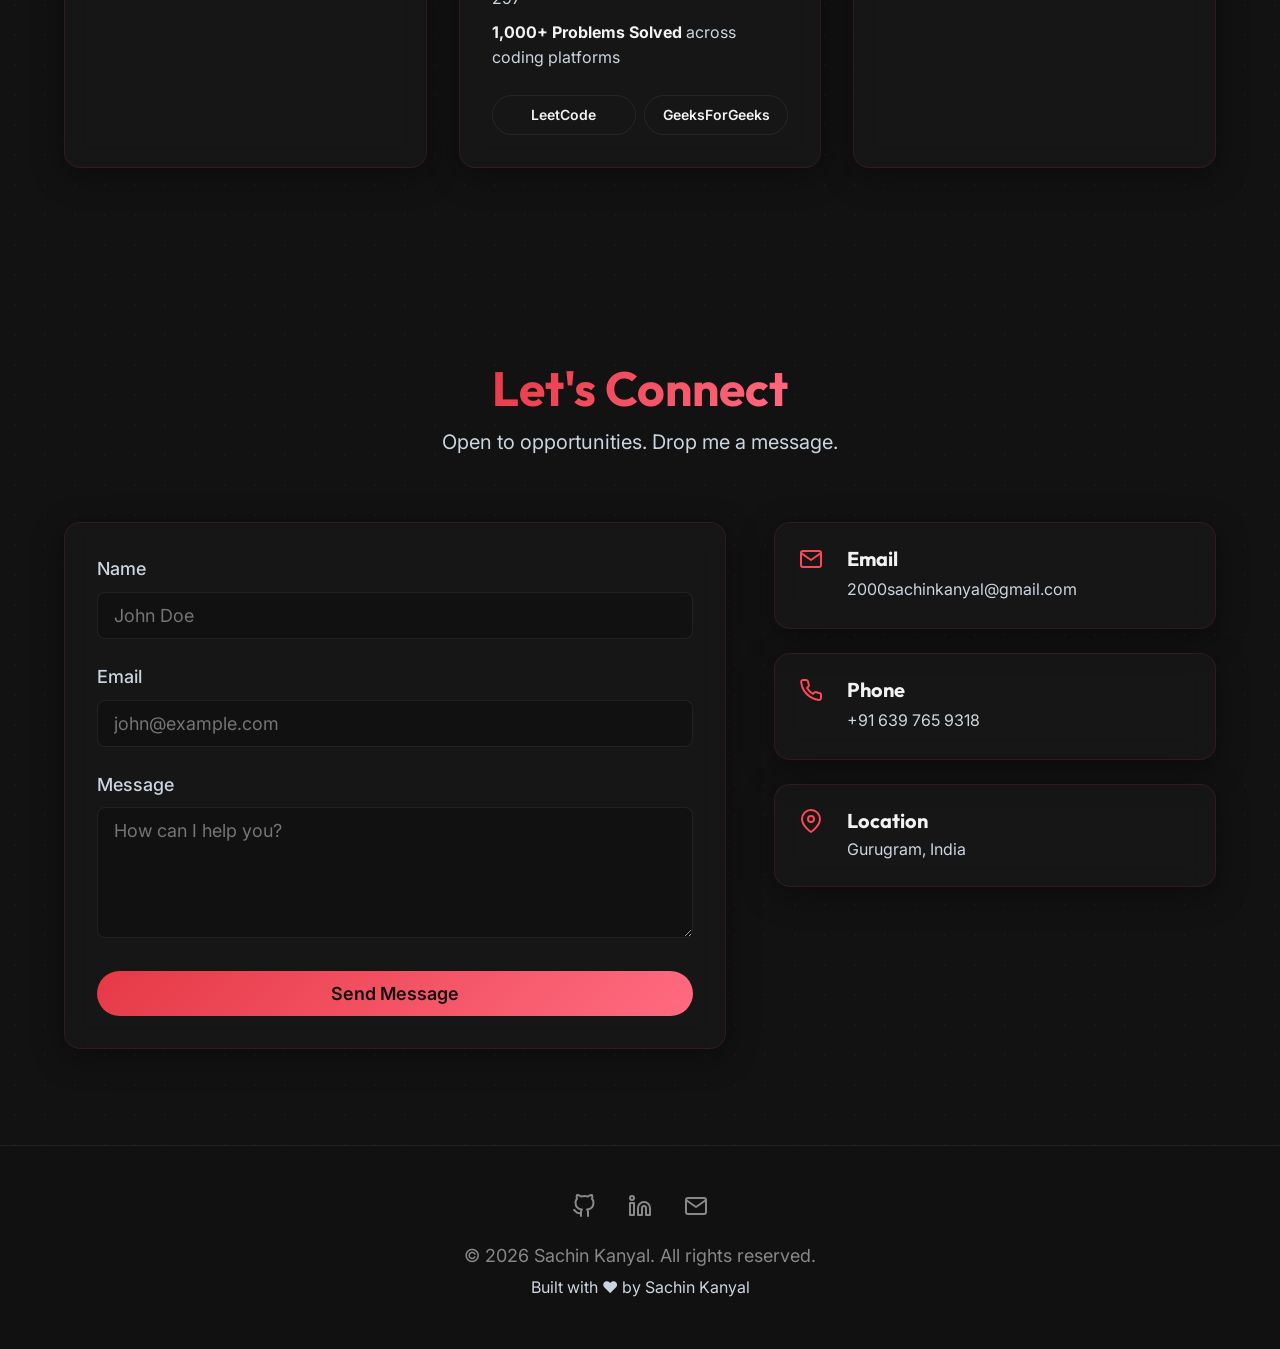
==== commit 28537b7b: "Update experience bullets and tech skills to sync with resume" ====
--- a/index.html
+++ b/index.html
@@ -182,14 +182,14 @@
               <h4 class="timeline-company">Synaptic (vy-labs)</h4>
               <p class="company-context">B2B fintech platform for institutional investors</p>
               <ul class="timeline-bullets">
-                <li>Drove CI/CD and build pipeline overhaul (lint caching, Vite v8, dependency reuse), reducing check times by 95% (4h 40m to 12m) and parallel jobs from 39 to 3.</li>
-                 <li>Led platform-wide Information Architecture redesign to single-tab navigation across 10+ core views, streamlining explore, screener, settings, and notification workflows.</li>
-                 <li>Architected a highly configurable Screener platform with backend-driven filters, dynamic columns, and persistent views, enabling instant data rollouts without code redeployments.</li>
-                 <li>Restructured monorepo build architecture (6,100+ files) to TypeScript Composite Mode, reducing build and tsc check times by 75% and delivering core Analytics, List, and Sharing modules.</li>
-                 <li>Owned the React Native mobile app lifecycle — upgraded RN to 0.77.3, optimized filter performance (JS thread from 26.7 to 56 FPS), and resolved app security compliance.</li>
-                 <li>Standardized JSON API contracts and guidelines between frontend and backend teams.</li>
-                 <li>Built end-to-end full-stack flows for Synaptic's trycanonical product using Python/FastAPI and Jinja templates.</li>
-                <li>Mentored 2 frontend interns through onboarding and reviews, leading to their conversion to full-time engineers.</li>
+                 <li>Led a CI/CD and build pipeline overhaul, reducing pipeline runtime by 95% (4h 40m &rarr; 12m) and cutting parallel jobs from 39 to 3 through lint caching, dependency reuse, and Vite v8 upgrades.</li>
+                  <li>Led platform-wide IA redesign to single-tab navigation across 10+ core views, delivering core Analytics, List, and Screener workflows.</li>
+                  <li>Architected a config-driven Screener platform for People and Company data featuring backend-driven filters and columns, enabling new features to roll out instantly without frontend deployments.</li>
+                  <li>Restructured monorepo build architecture (6,100+ files) to TypeScript Composite Mode, reducing build and tsc check times by 75% (saving ~5 minutes/build) across local and CI loops.</li>
+                 <li>Owned the React Native mobile app lifecycle — upgraded RN to 0.77.3, optimized filter performance (JS FPS from 26.7 to 56), and resolved app security compliance.</li>
+                 <li>Standardized JSON API contracts and guidelines between frontend and backend teams, reducing integration bugs and streamlining workflows.</li>
+                 <li>Built end-to-end full-stack flows for a secondary product (trycanonical) using Python/FastAPI for backend APIs and Jinja templates for server-rendered UI across multiple pages.</li>
+                 <li>Mentored 2 frontend interns through onboarding and reviews, leading to their conversion to full-time engineers.</li>
               </ul>
             </div>
           </article>
@@ -203,10 +203,10 @@
               </div>
               <h4 class="timeline-company">Synaptic (vy-labs)</h4>
               <ul class="timeline-bullets">
-                 <li>Migrated the core platform bundler from Webpack to Vite, cutting development build startup times by 50% and production bundle sizes by 30% through ES Module (ESM) adoption.</li>
-                 <li>Optimized legacy Webpack configuration, reducing initial bundle load times by 60% through chunking, route-based code splitting, and strategic caching.</li>
+                 <li>Led the Vite migration and Webpack build optimization, cutting dev startup times by 50%, production bundle sizes by 30% via ESM adoption, and reducing legacy initial bundle load times by 60%.</li>
                  <li>Co-built the company's React Native mobile app from scratch in a 3-developer team.</li>
-                 <li>Co-developed the tuxedo-v2 design system, authoring reusable components and reducing library load times by 90% (146KB to 11KB) via tree-shaking.</li>
+                 <li>Co-developed tuxedo-v2, the in-house design system, authoring reusable components and shipping Figma-to-production features including screeners, company page, drawers, and modals.</li>
+                 <li>Translated Figma designs into reusable React components for multiple production features, collaborating closely with product designers to maintain design-system fidelity.</li>
               </ul>
             </div>
           </article>
@@ -221,7 +221,7 @@
               <h4 class="timeline-company">Synaptic (vy-labs)</h4>
               <ul class="timeline-bullets">
                  <li>Implemented client-side event tracking for analytics and onboarded new alternative datasources with end-to-end UI rendering.</li>
-                 <li>Resolved bugs and shipped responsive pages from Figma with REST API integrations across Web, Chrome Extension, and Admin products.</li>
+                 <li>Resolved bugs across Web, Chrome Extension, and Admin products; shipped responsive pages from Figma with REST API integrations.</li>
               </ul>
             </div>
           </article>
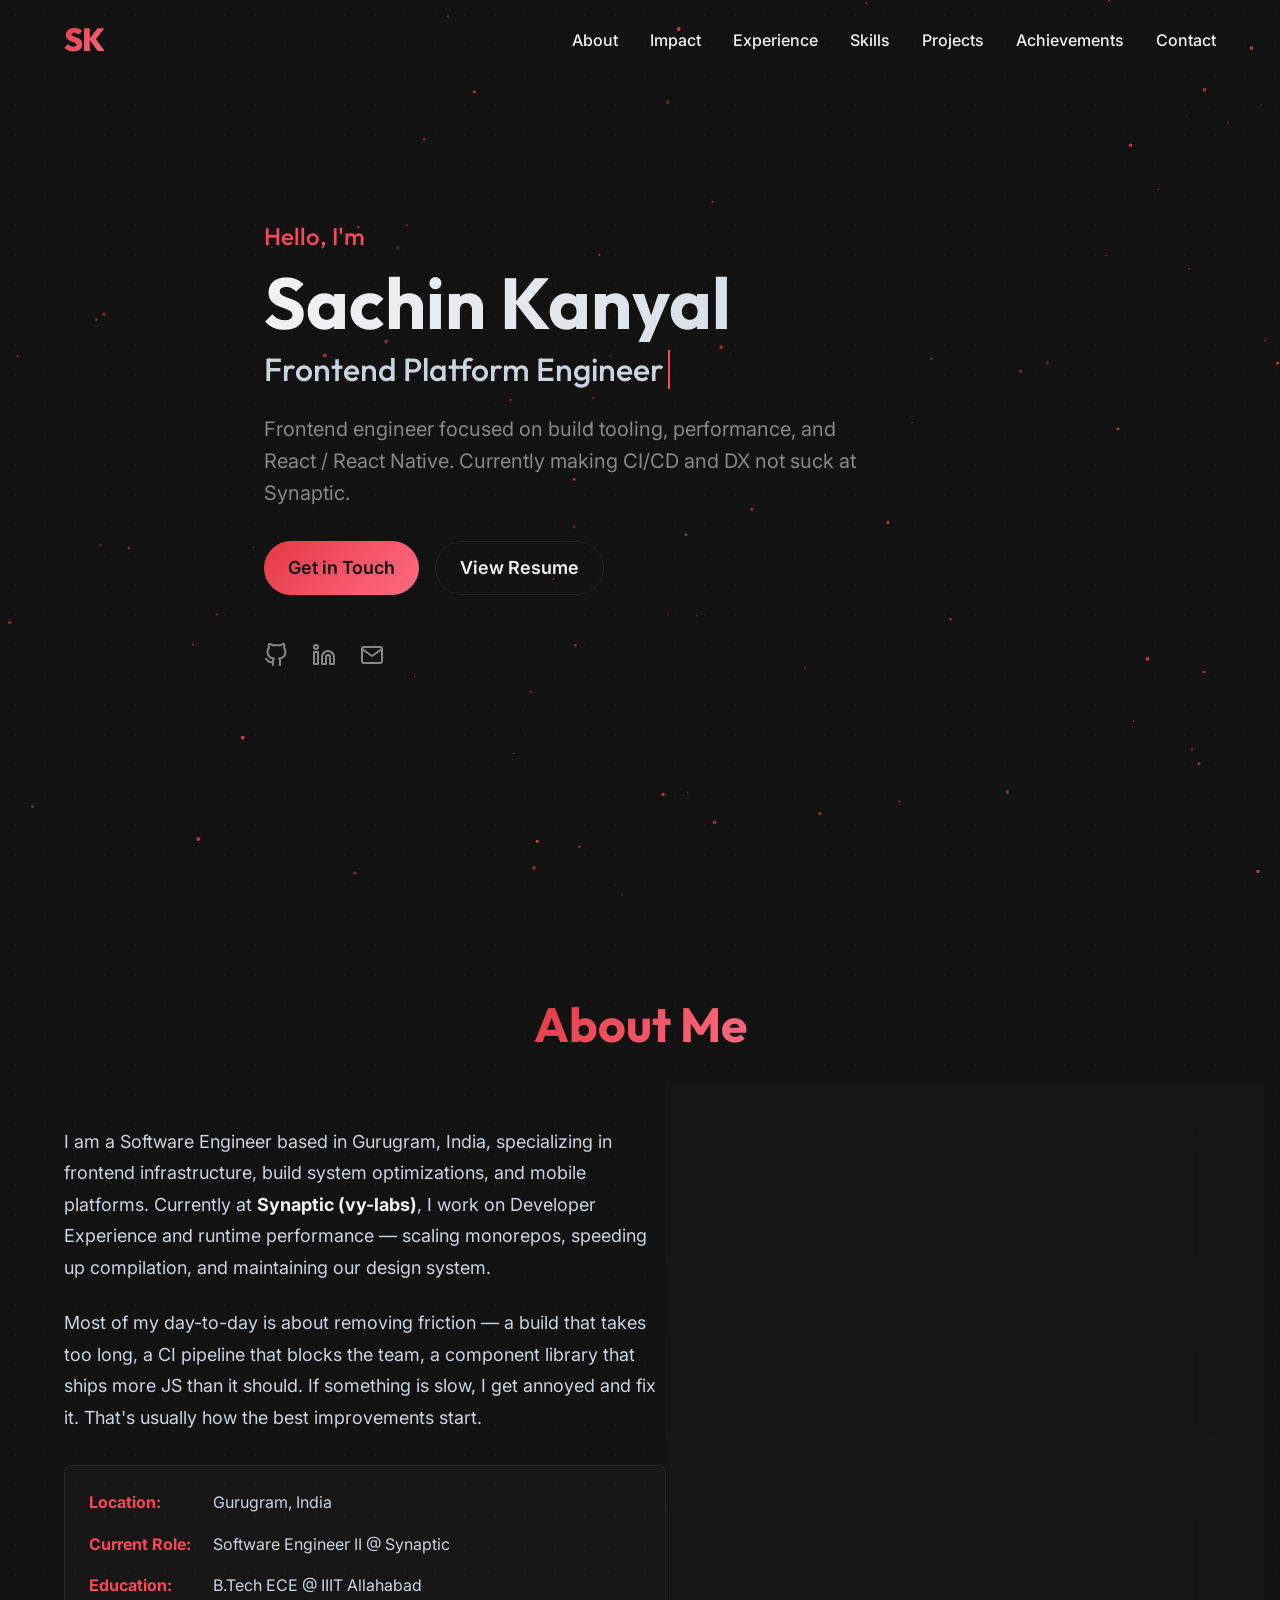
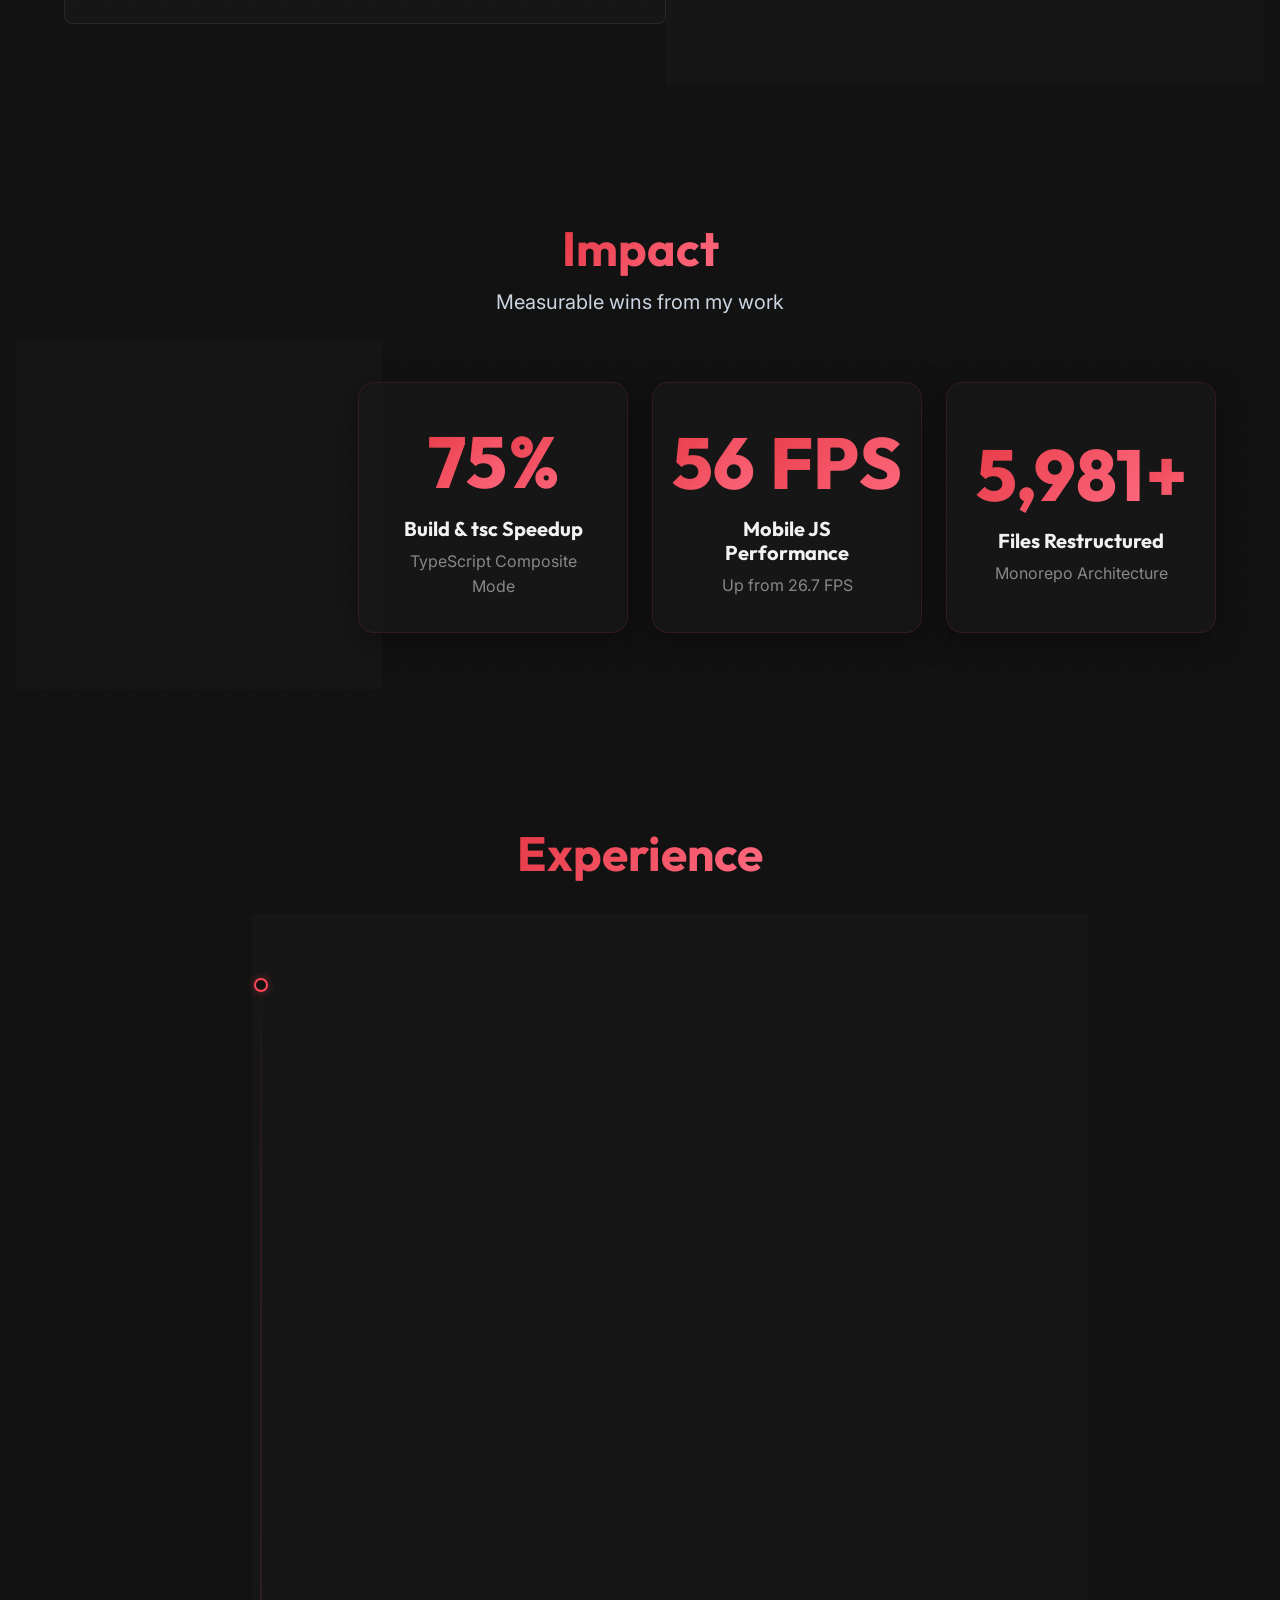
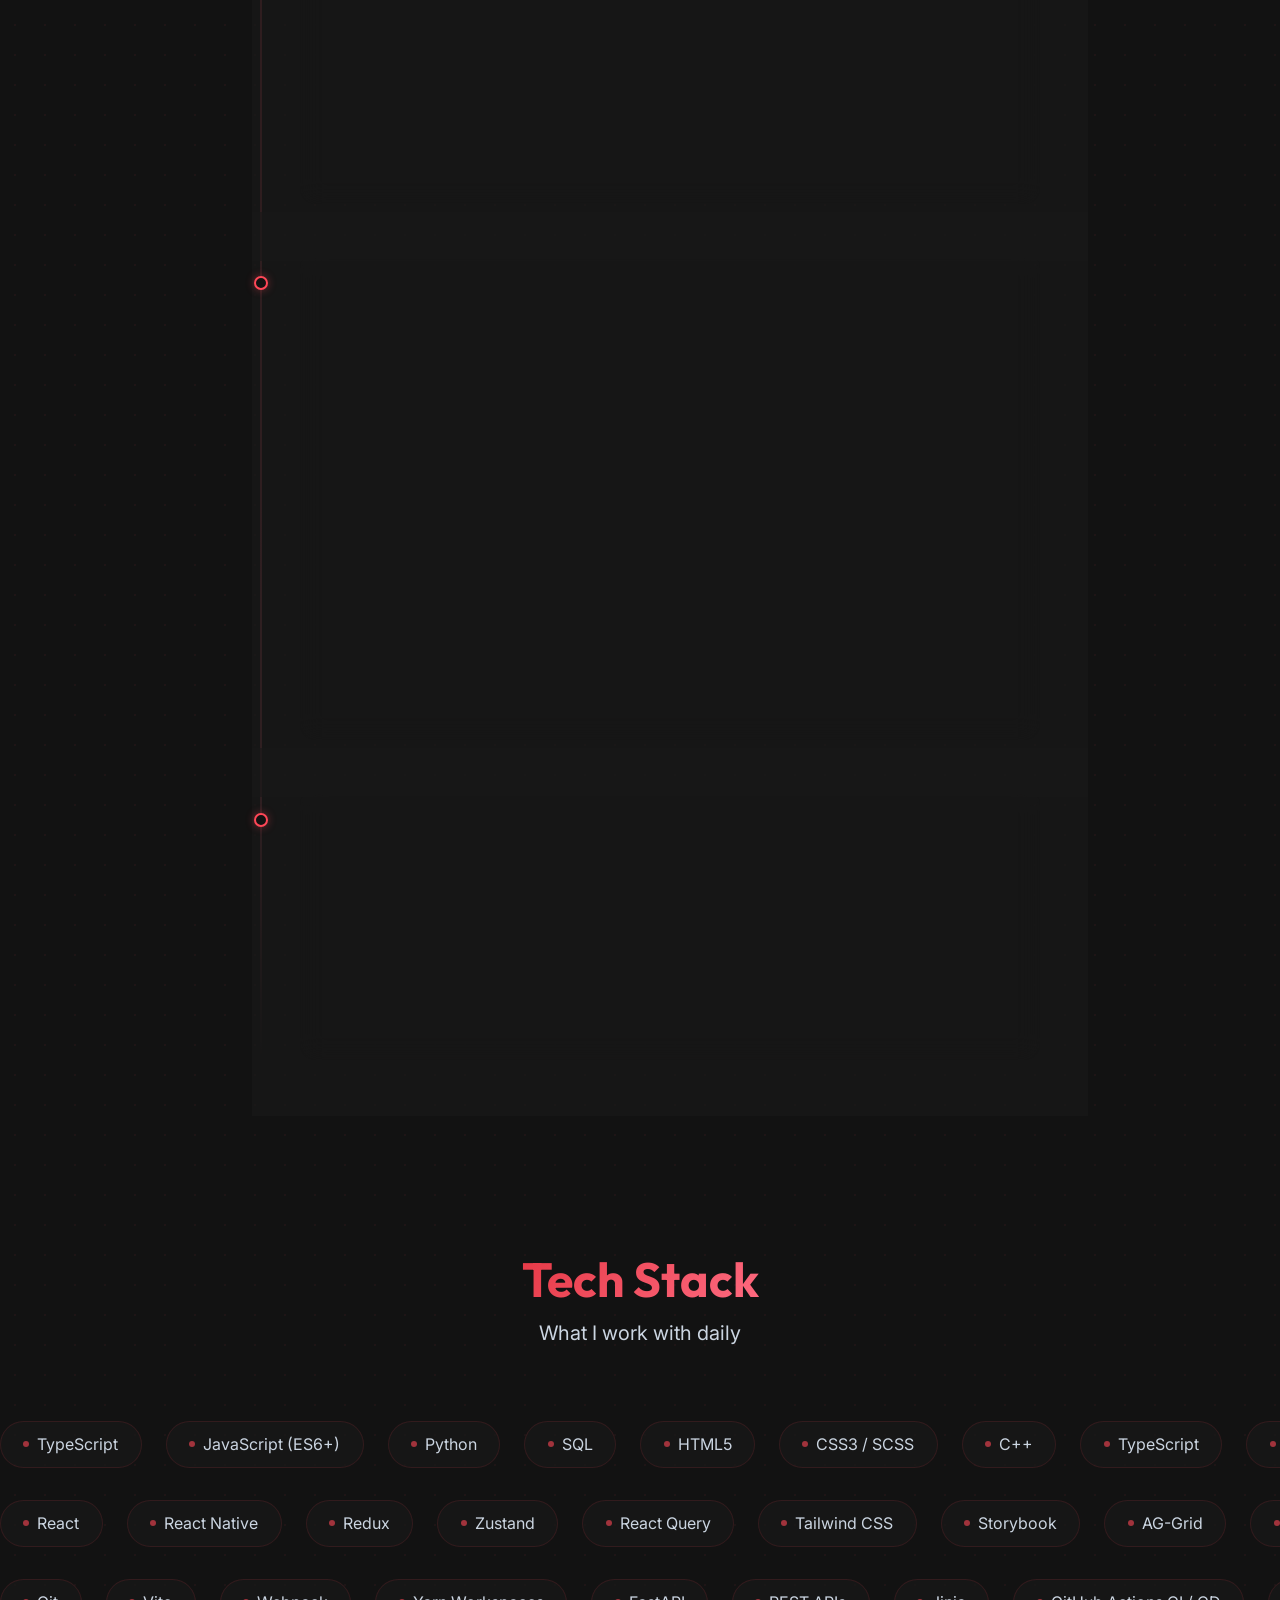
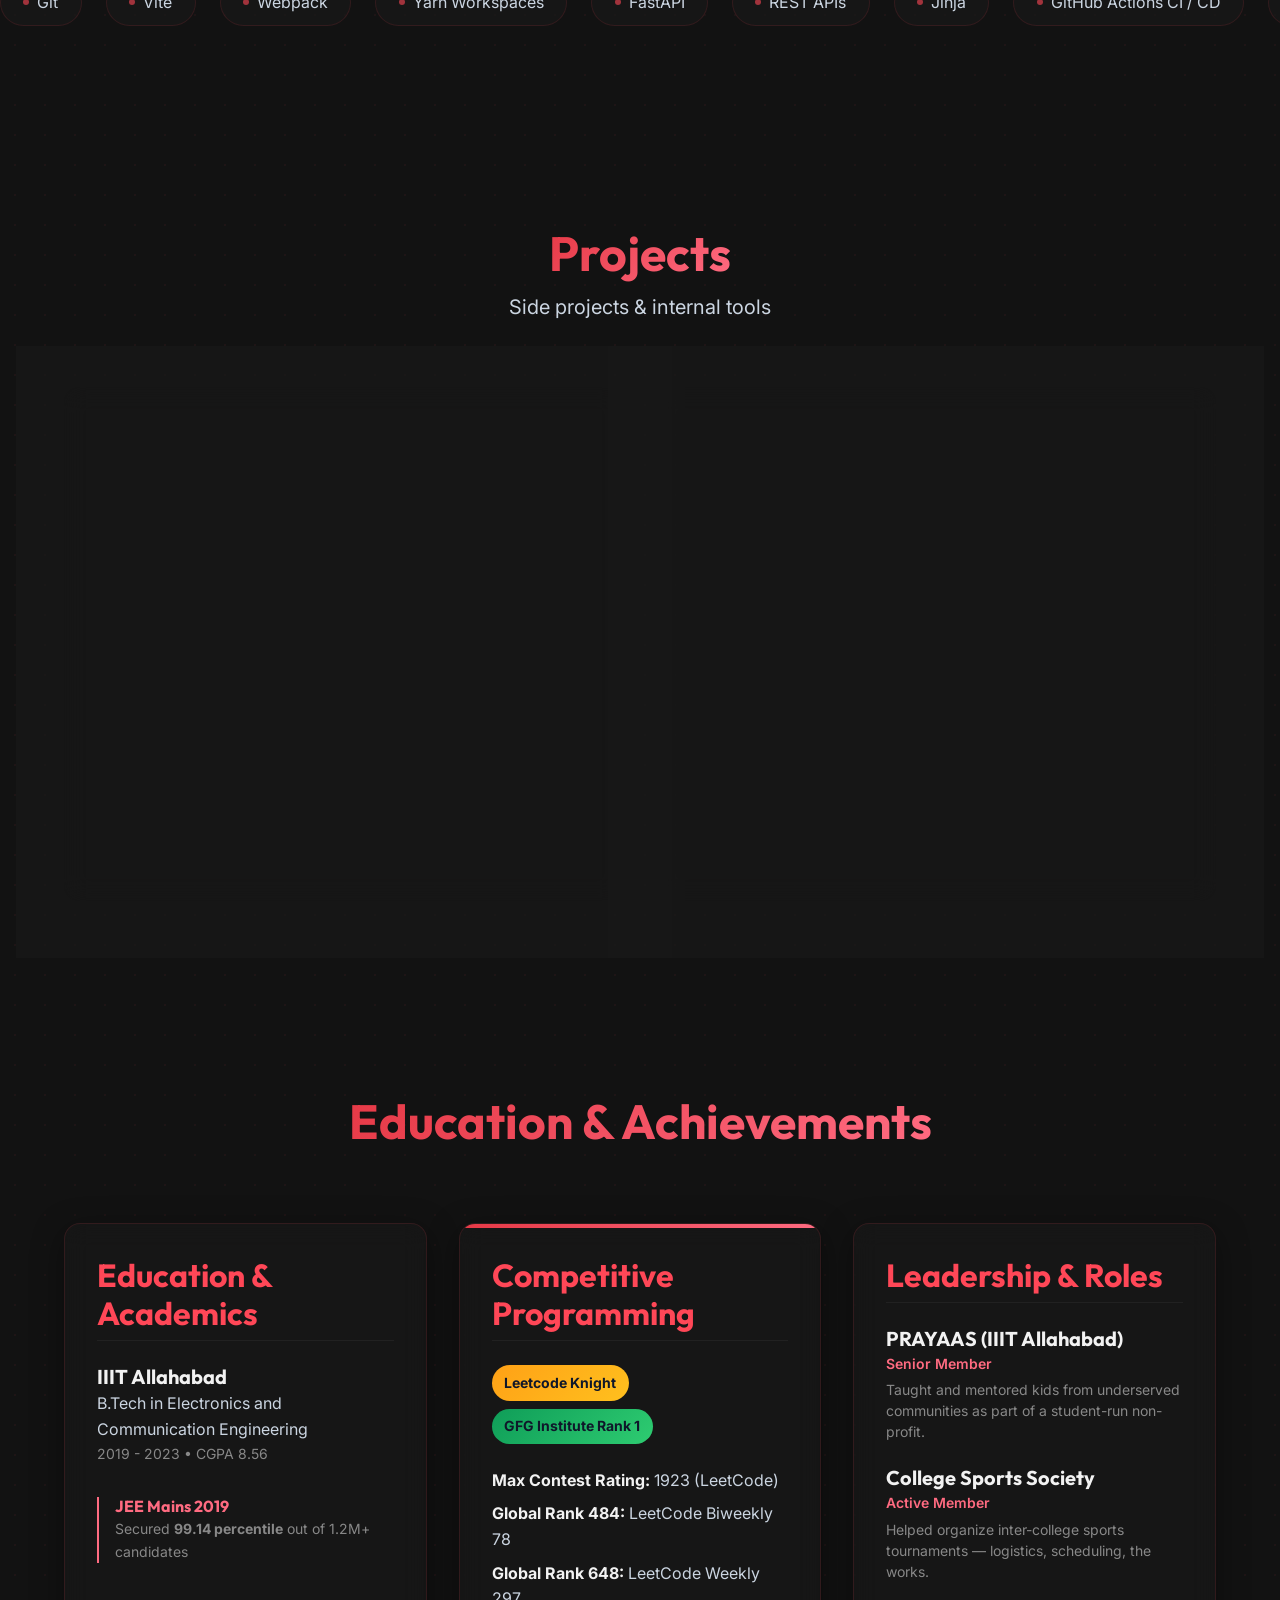
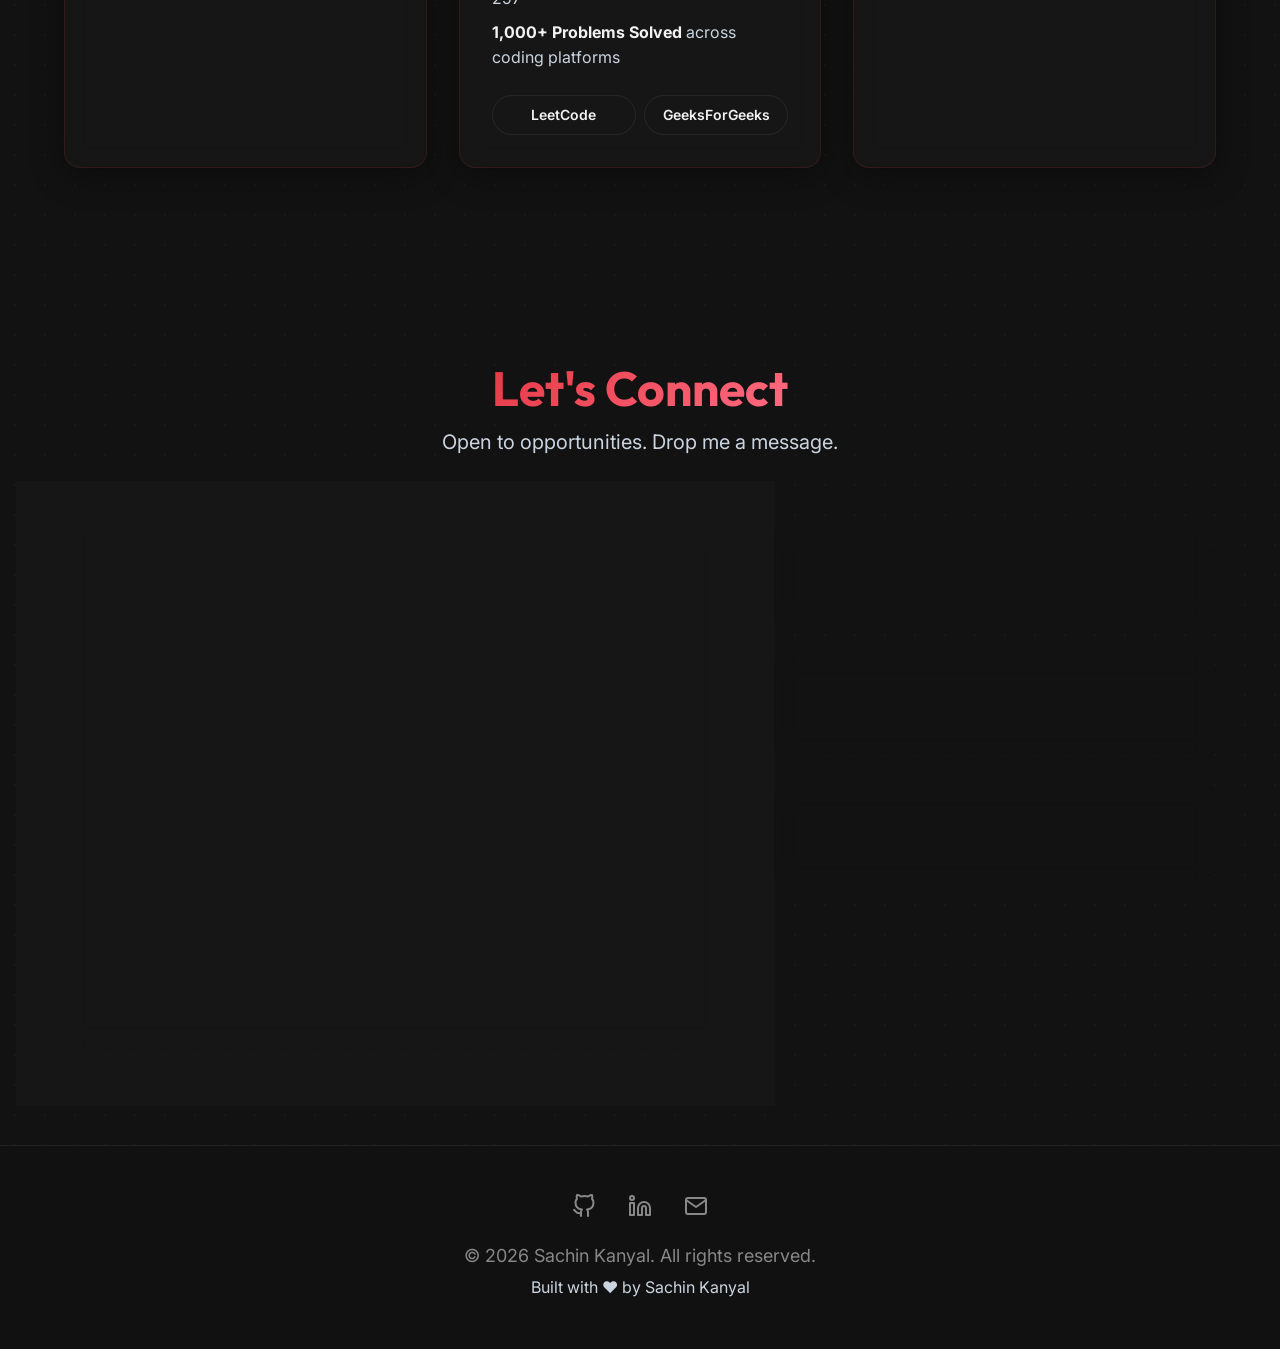
==== commit a2a2db3f: "Update resume link to new Google Drive URL" ====
--- a/index.html
+++ b/index.html
@@ -58,7 +58,7 @@
         </p>
         <div class="hero-cta stagger-5">
           <a href="#contact" class="btn btn-primary">Get in Touch</a>
-          <a href="https://drive.google.com/file/d/1SMc5jQ3k0H695_tmWVhhk6_6yhpr8V_C/view" class="btn btn-secondary" target="_blank" rel="noopener noreferrer">View Resume</a>
+          <a href="https://drive.google.com/file/d/1Gv2hpqicxHzxd1IjHu2qIG3HrLqJDgj2/view?usp=sharing" class="btn btn-secondary" target="_blank" rel="noopener noreferrer">View Resume</a>
         </div>
         <div class="hero-socials stagger-6">
           <a href="https://github.com/15Sachin2000" target="_blank" rel="noopener noreferrer" aria-label="GitHub">
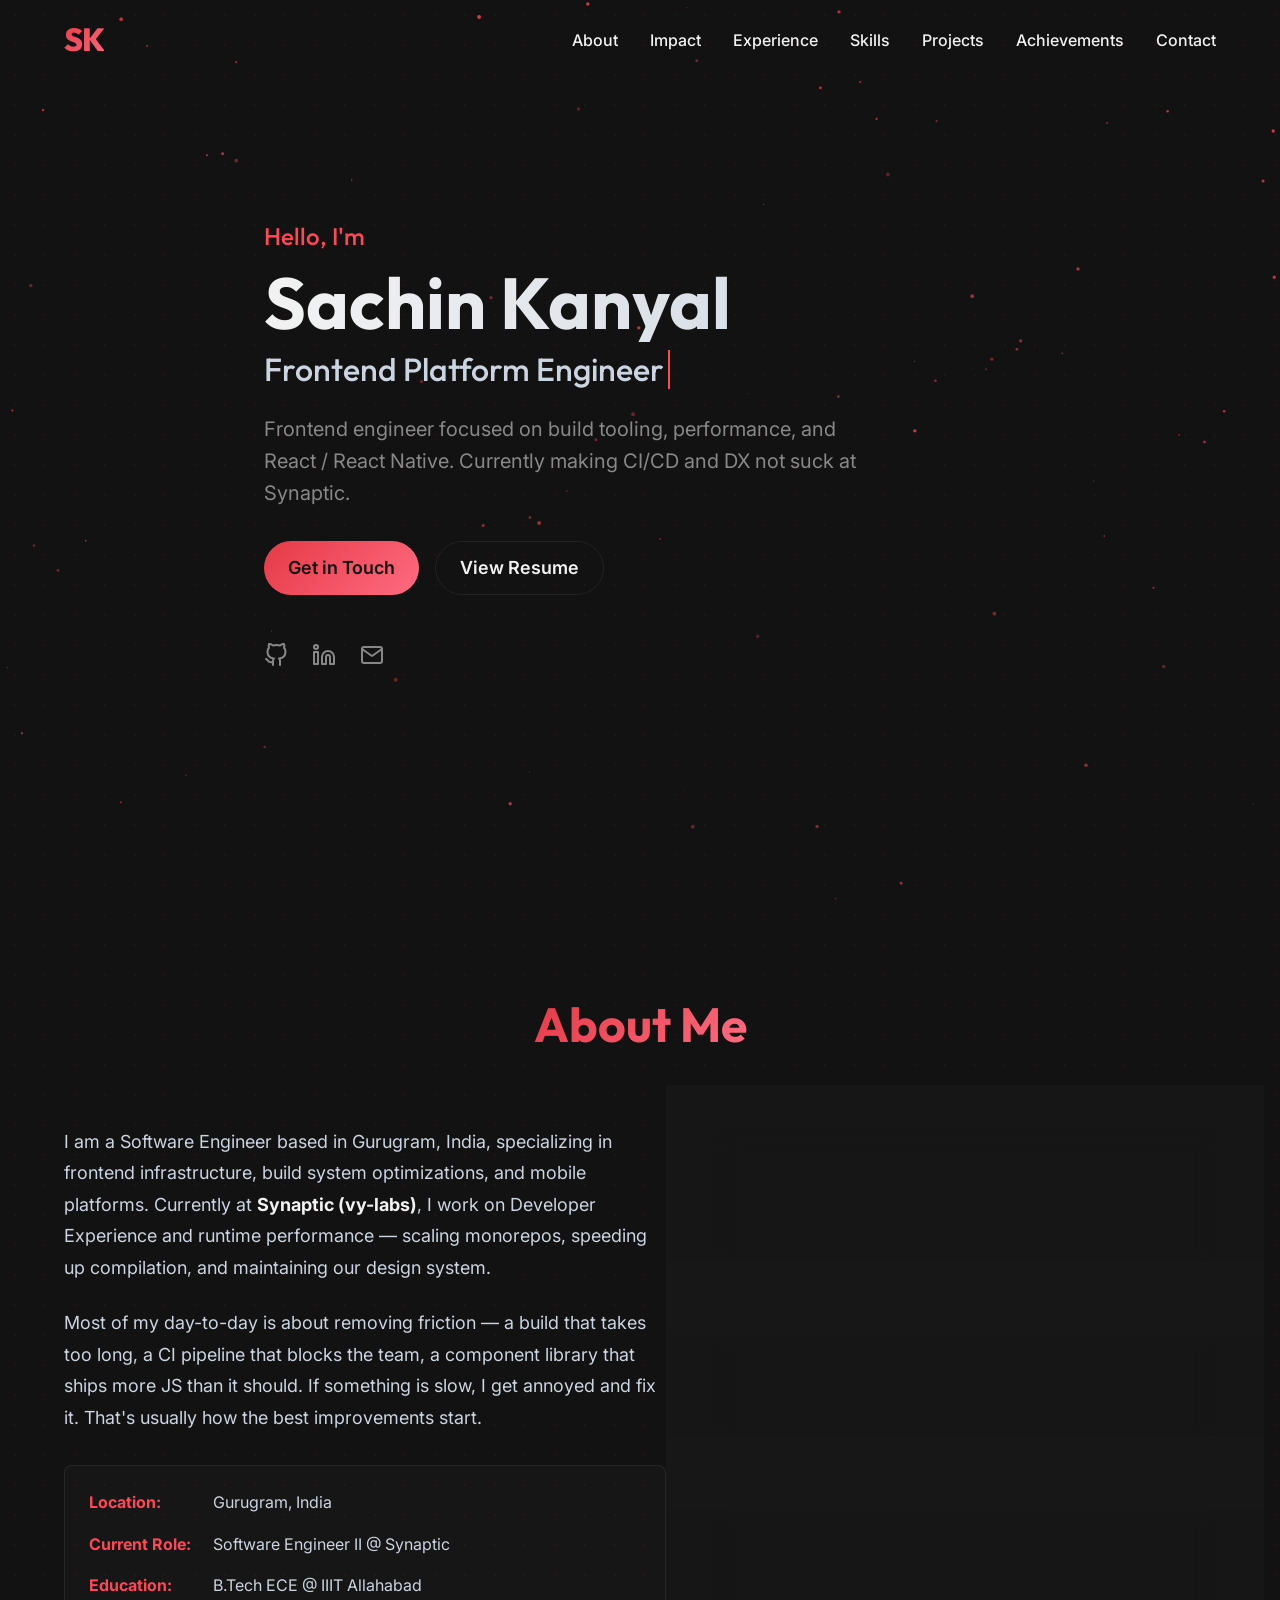
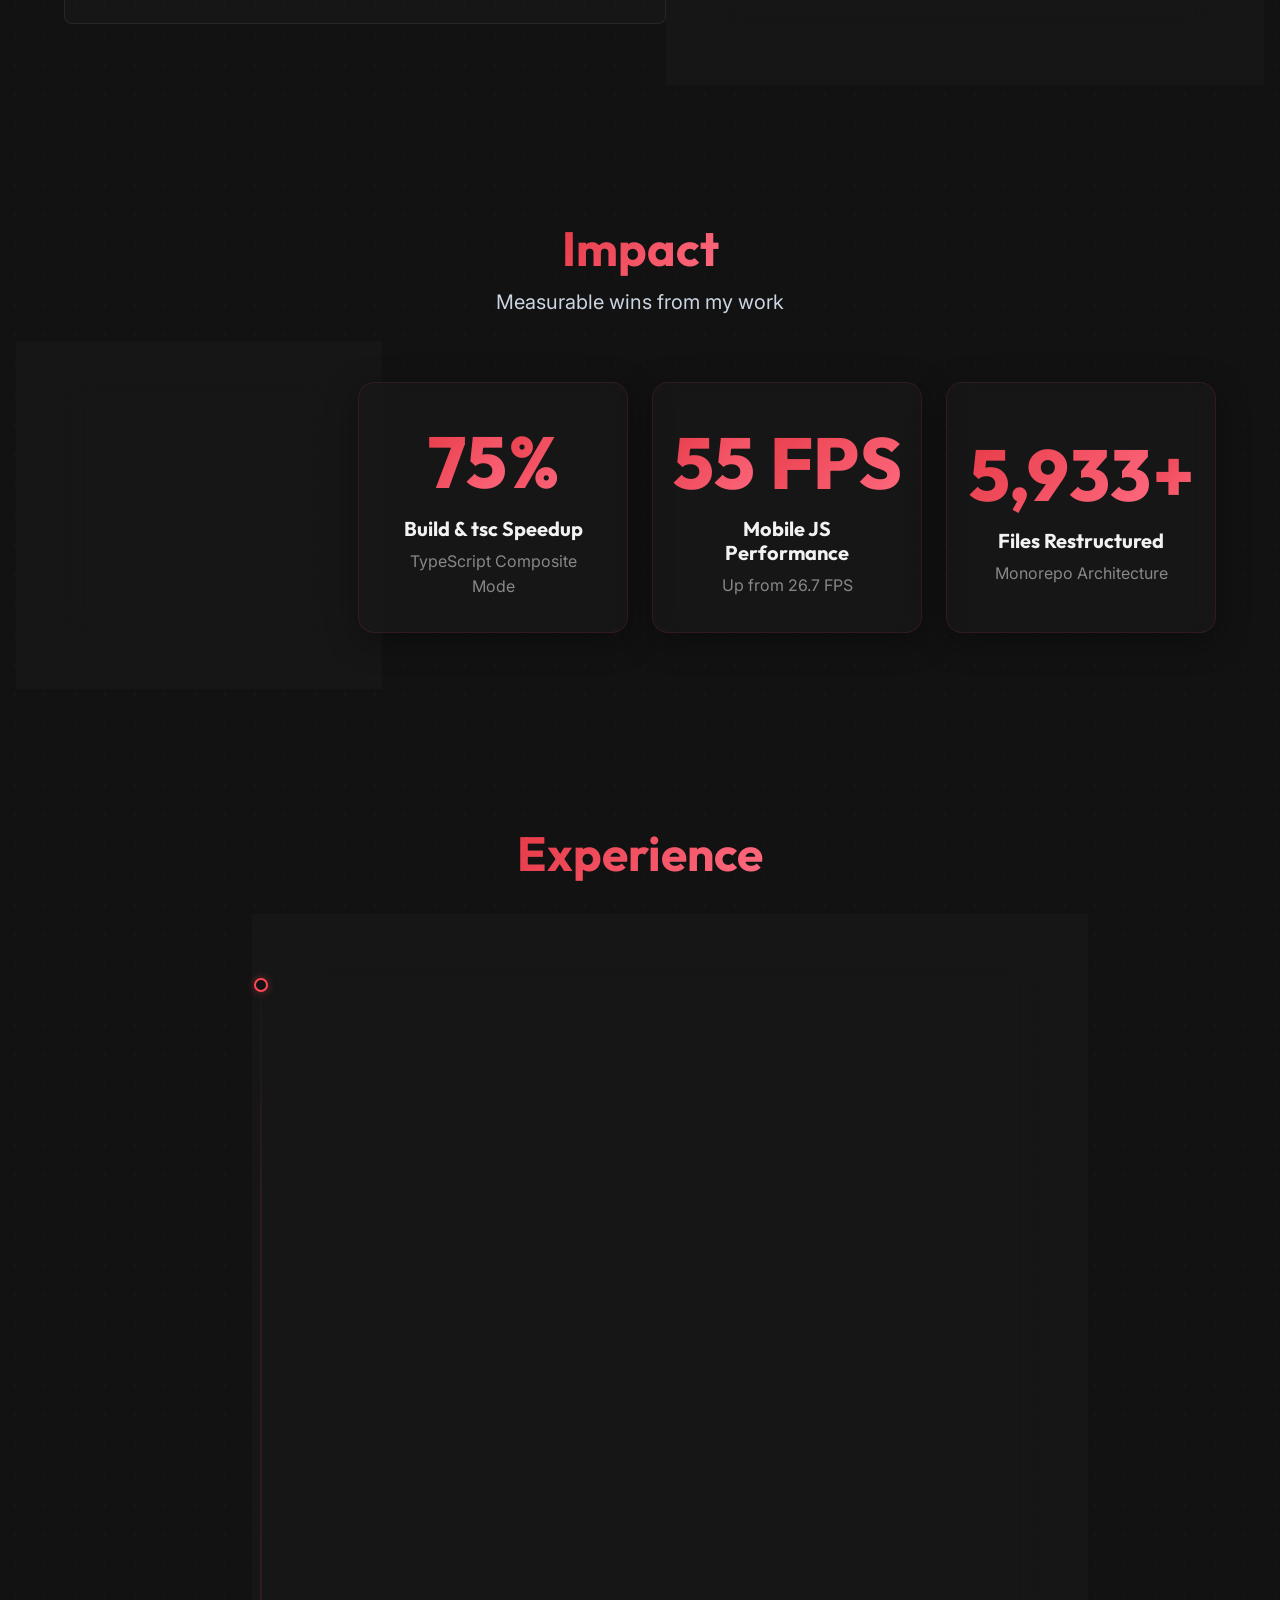
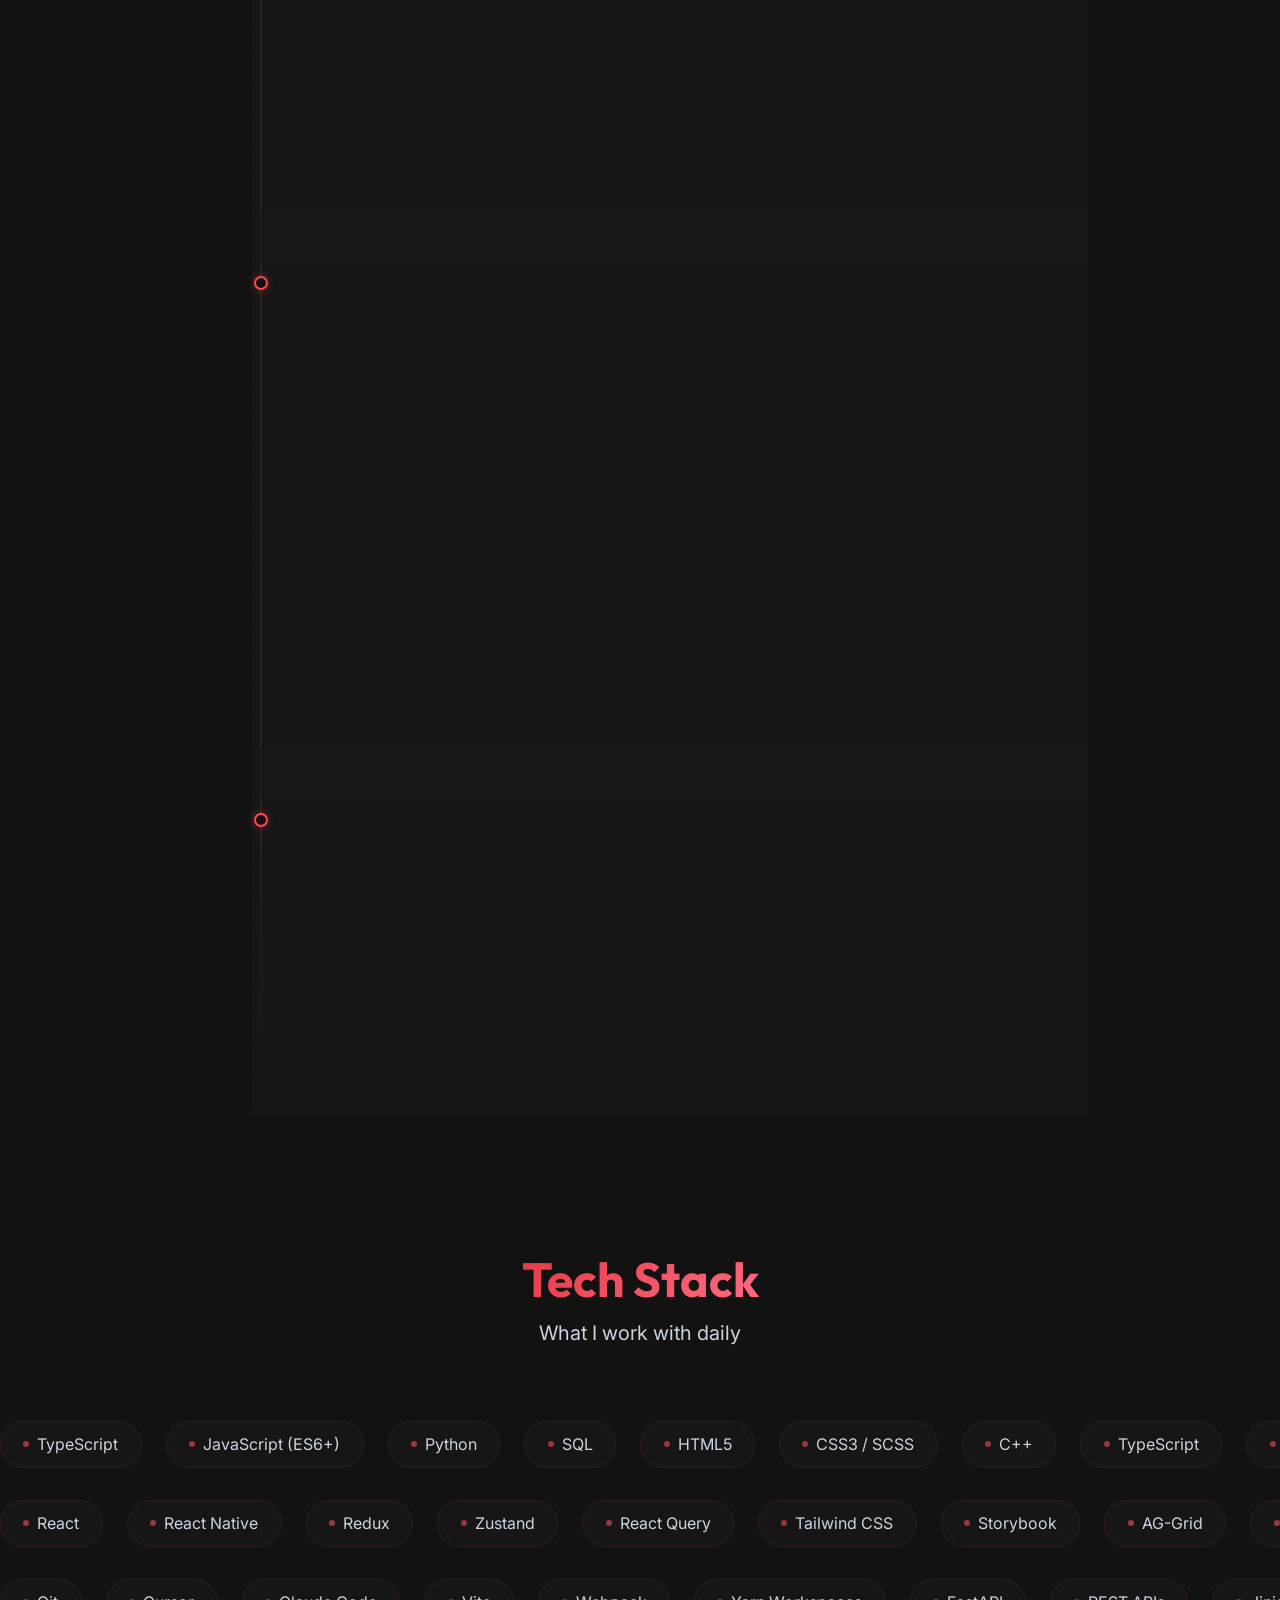
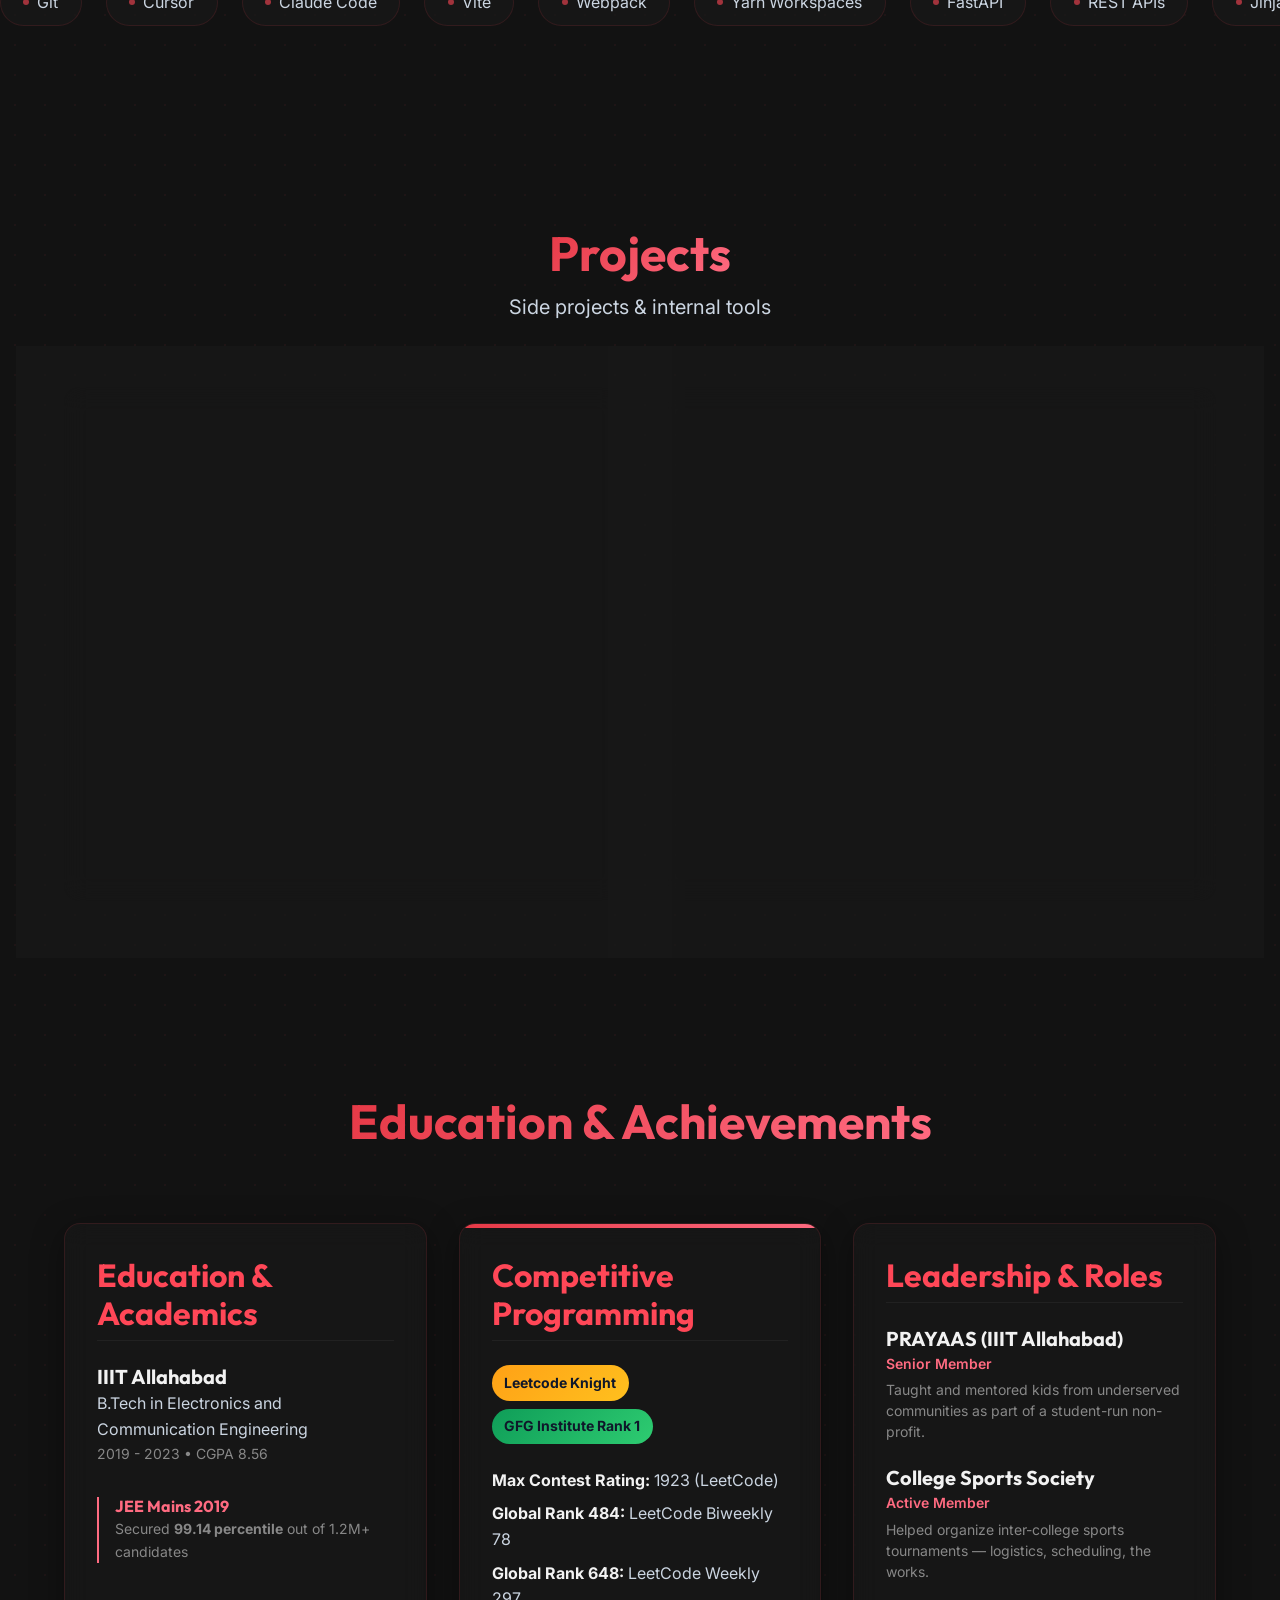
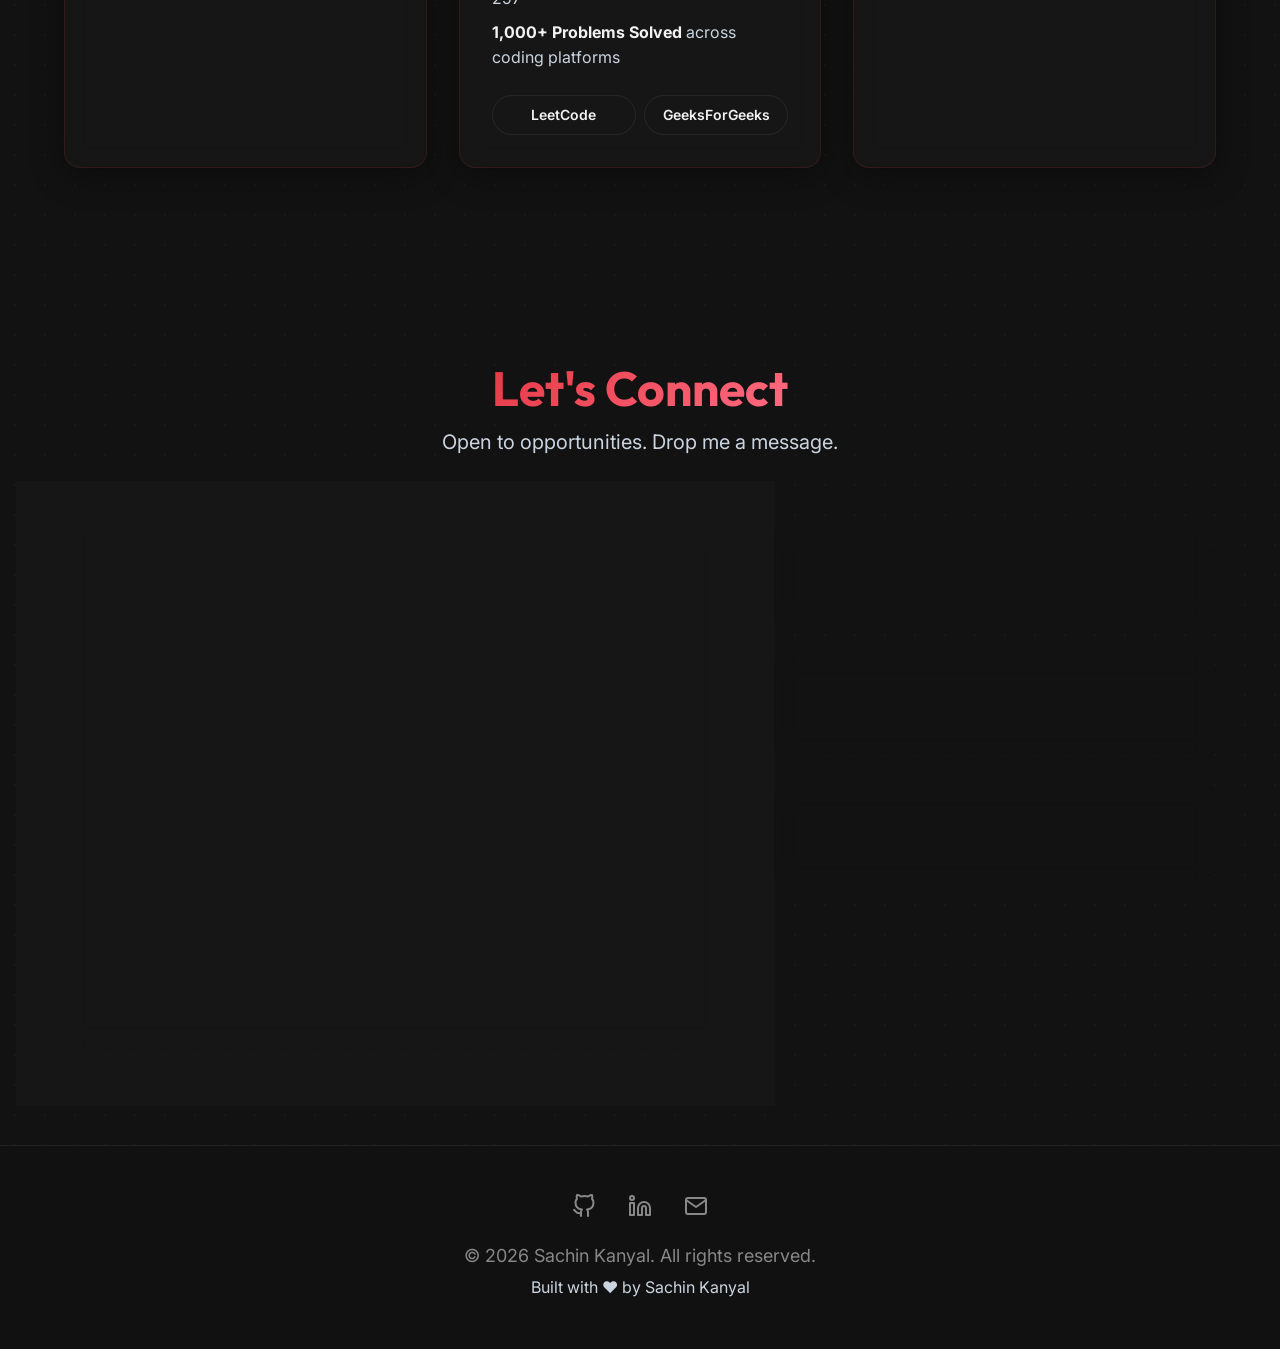
==== commit ee6629b4: "Update resume link, AI skills, and experience bullets" ====
--- a/index.html
+++ b/index.html
@@ -58,7 +58,7 @@
         </p>
         <div class="hero-cta stagger-5">
           <a href="#contact" class="btn btn-primary">Get in Touch</a>
-          <a href="https://drive.google.com/file/d/1Gv2hpqicxHzxd1IjHu2qIG3HrLqJDgj2/view?usp=sharing" class="btn btn-secondary" target="_blank" rel="noopener noreferrer">View Resume</a>
+          <a href="https://drive.google.com/file/d/1iYuLu55FrHenL29qRA_8tJDQn8jDcY7l/view?usp=sharing" class="btn btn-secondary" target="_blank" rel="noopener noreferrer">View Resume</a>
         </div>
         <div class="hero-socials stagger-6">
           <a href="https://github.com/15Sachin2000" target="_blank" rel="noopener noreferrer" aria-label="GitHub">
@@ -188,7 +188,7 @@
                   <li>Restructured monorepo build architecture (6,100+ files) to TypeScript Composite Mode, reducing build and tsc check times by 75% (saving ~5 minutes/build) across local and CI loops.</li>
                  <li>Owned the React Native mobile app lifecycle — upgraded RN to 0.77.3, optimized filter performance (JS FPS from 26.7 to 56), and resolved app security compliance.</li>
                  <li>Standardized JSON API contracts and guidelines between frontend and backend teams, reducing integration bugs and streamlining workflows.</li>
-                 <li>Built end-to-end full-stack flows for a secondary product (trycanonical) using Python/FastAPI for backend APIs and Jinja templates for server-rendered UI across multiple pages.</li>
+                 <li>Built end-to-end full-stack flows for a secondary product (trycanonical) using Python/FastAPI and Jinja templates; leveraged Claude Code to accelerate implementation, refactoring, debugging, and rapid stack adoption.</li>
                  <li>Mentored 2 frontend interns through onboarding and reviews, leading to their conversion to full-time engineers.</li>
               </ul>
             </div>
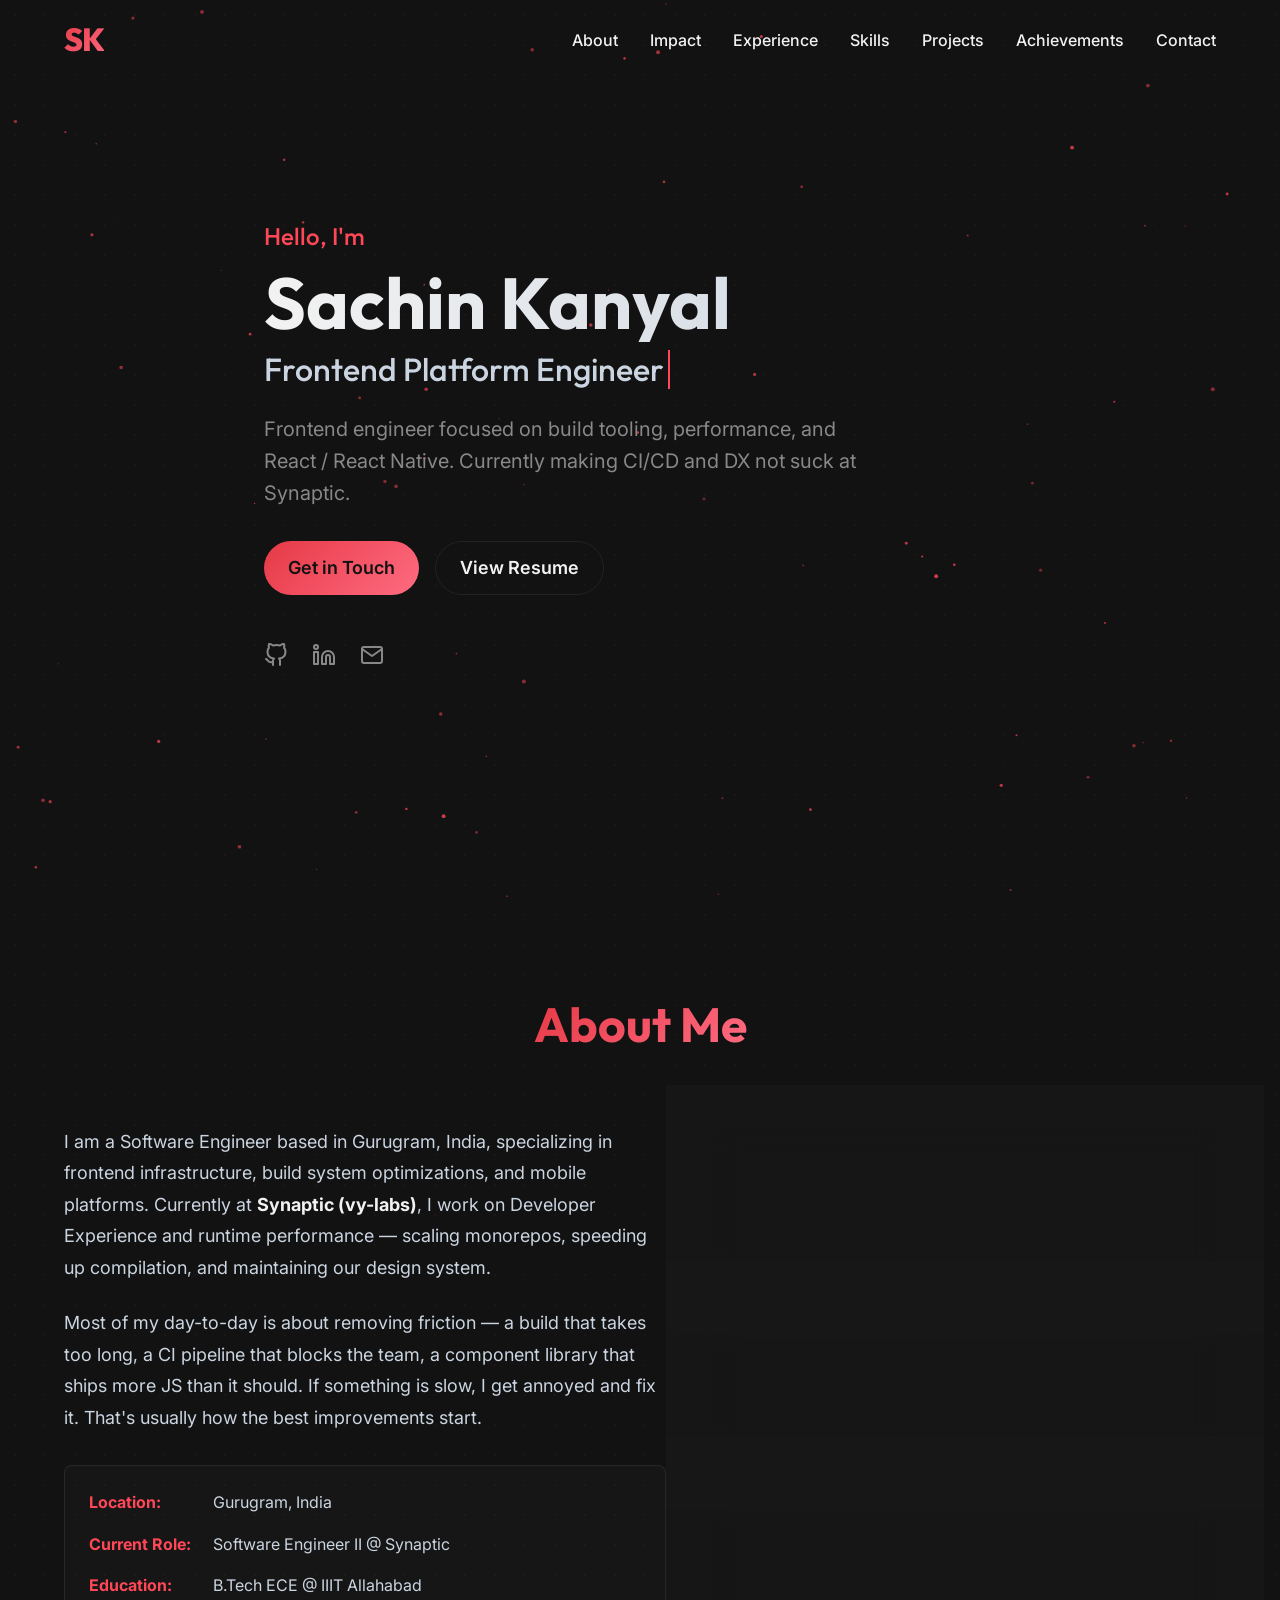
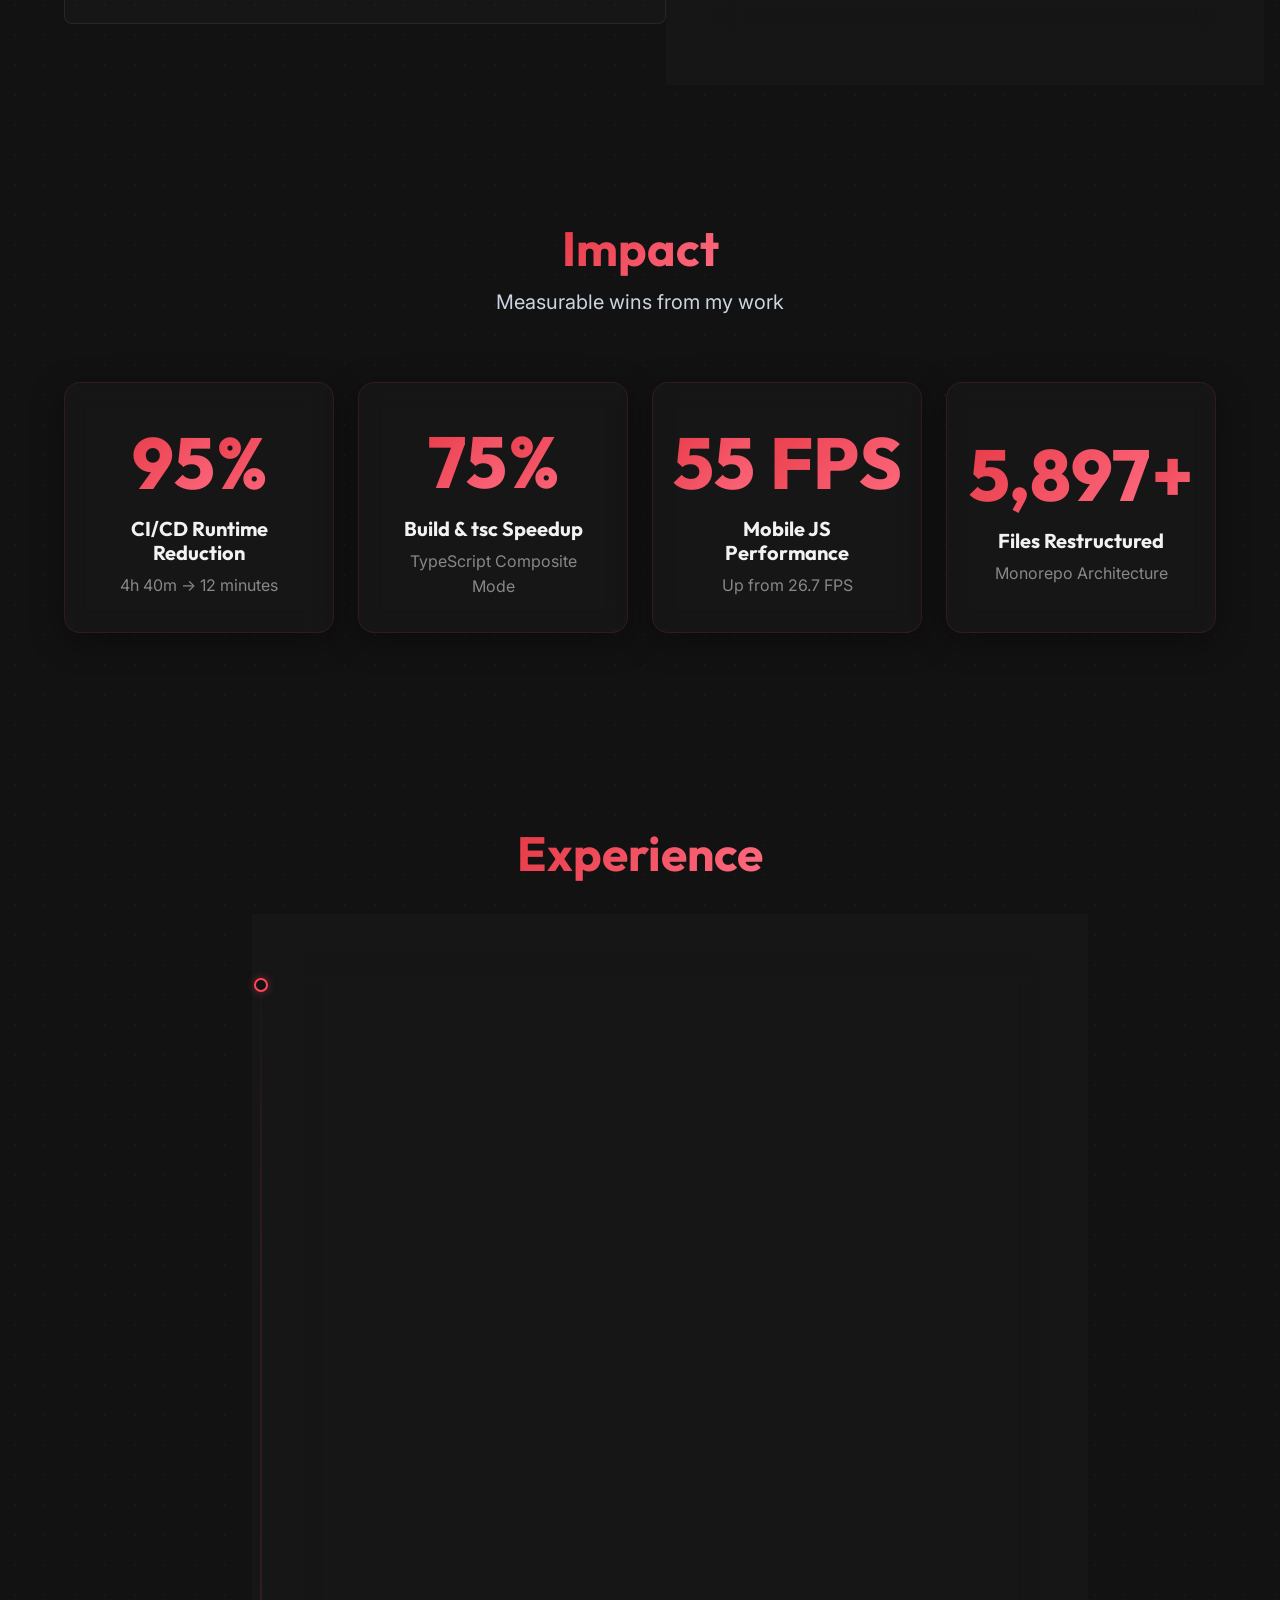
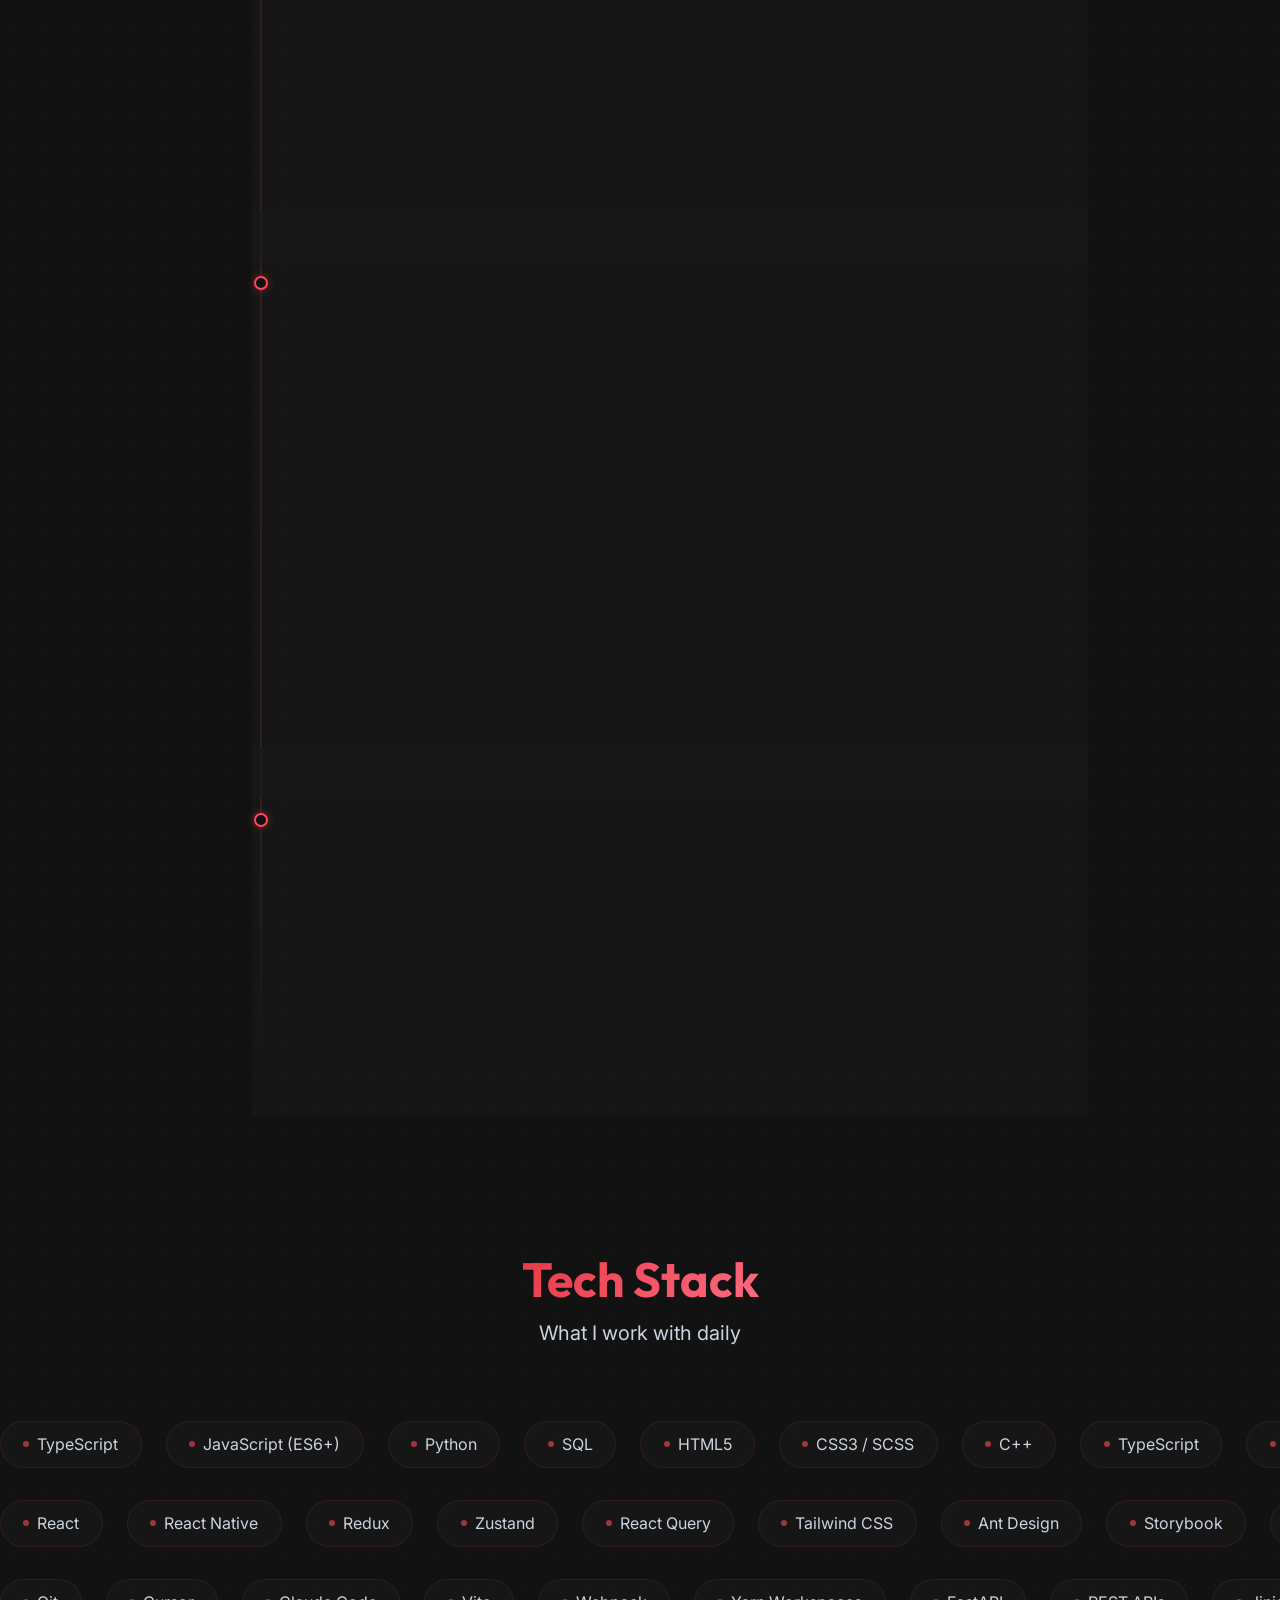
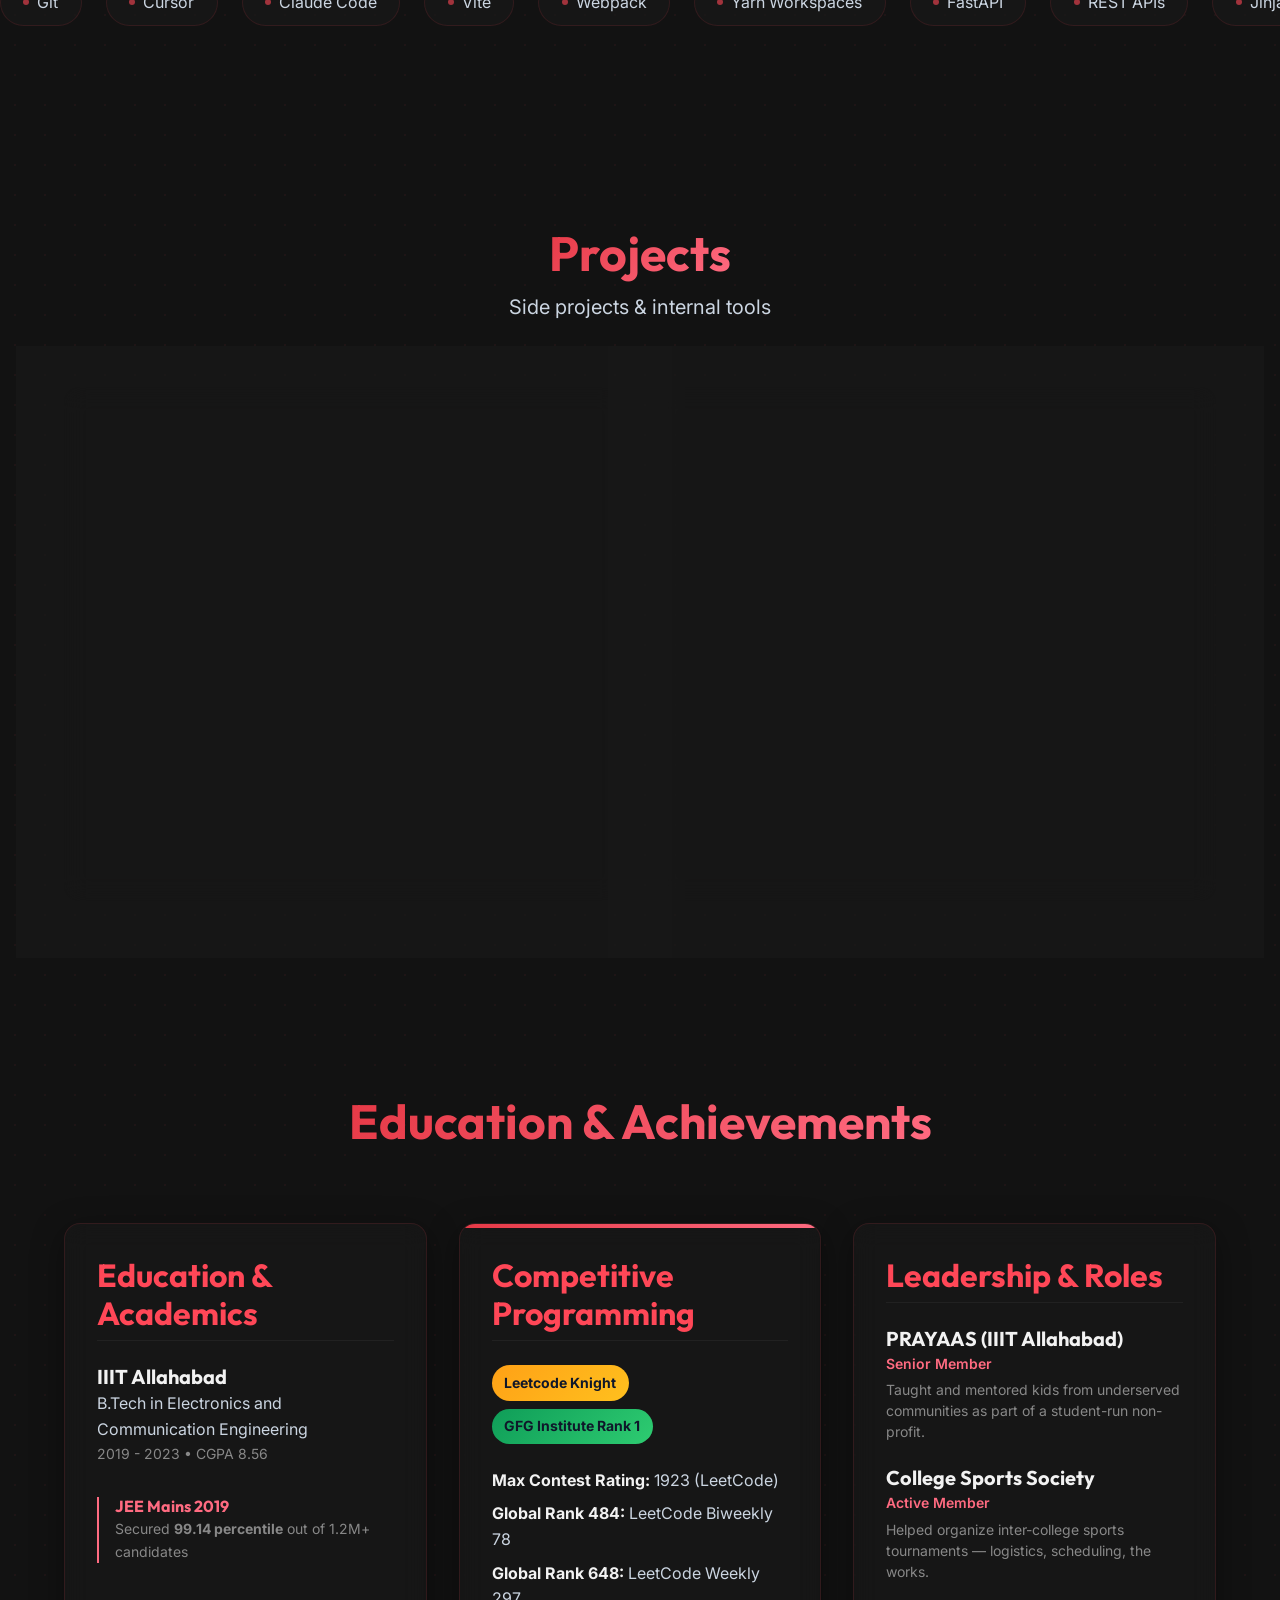
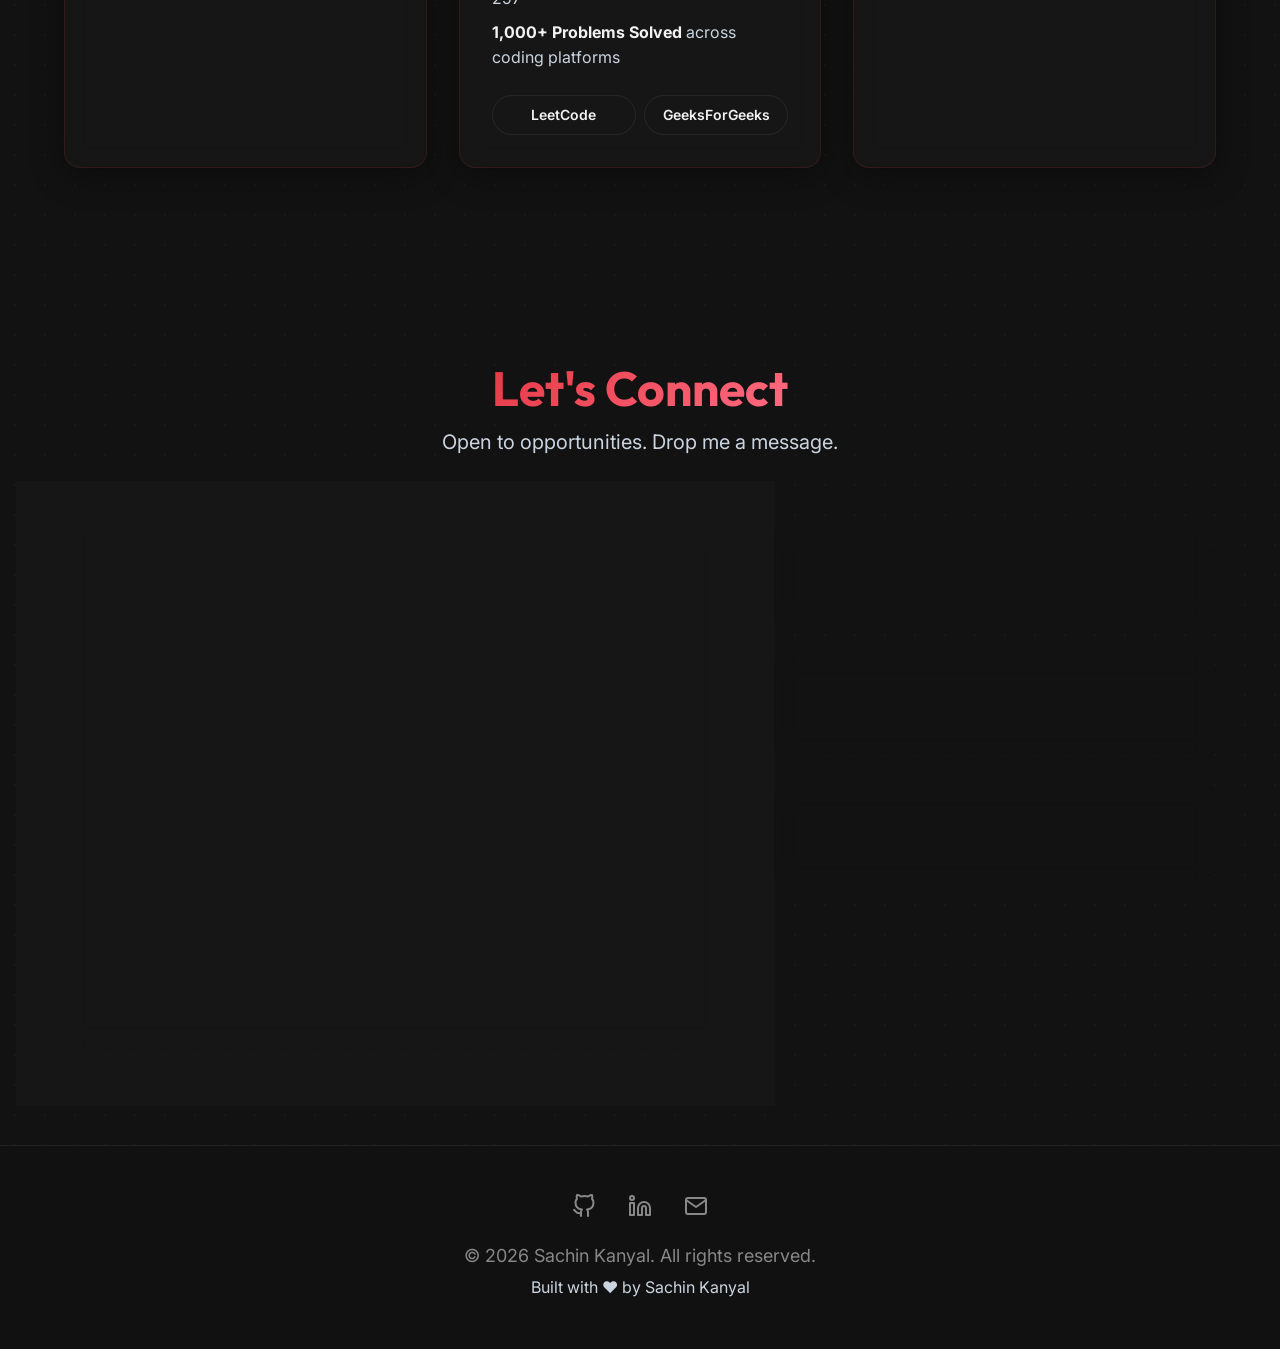
==== commit a173292e: "Update Google Drive resume link to latest version" ====
--- a/index.html
+++ b/index.html
@@ -58,7 +58,7 @@
         </p>
         <div class="hero-cta stagger-5">
           <a href="#contact" class="btn btn-primary">Get in Touch</a>
-          <a href="https://drive.google.com/file/d/1iYuLu55FrHenL29qRA_8tJDQn8jDcY7l/view?usp=sharing" class="btn btn-secondary" target="_blank" rel="noopener noreferrer">View Resume</a>
+          <a href="https://drive.google.com/file/d/1k4LGmsz5pi5712-VLyqkQMNNYxLnMJjQ/view?usp=sharing" class="btn btn-secondary" target="_blank" rel="noopener noreferrer">View Resume</a>
         </div>
         <div class="hero-socials stagger-6">
           <a href="https://github.com/15Sachin2000" target="_blank" rel="noopener noreferrer" aria-label="GitHub">
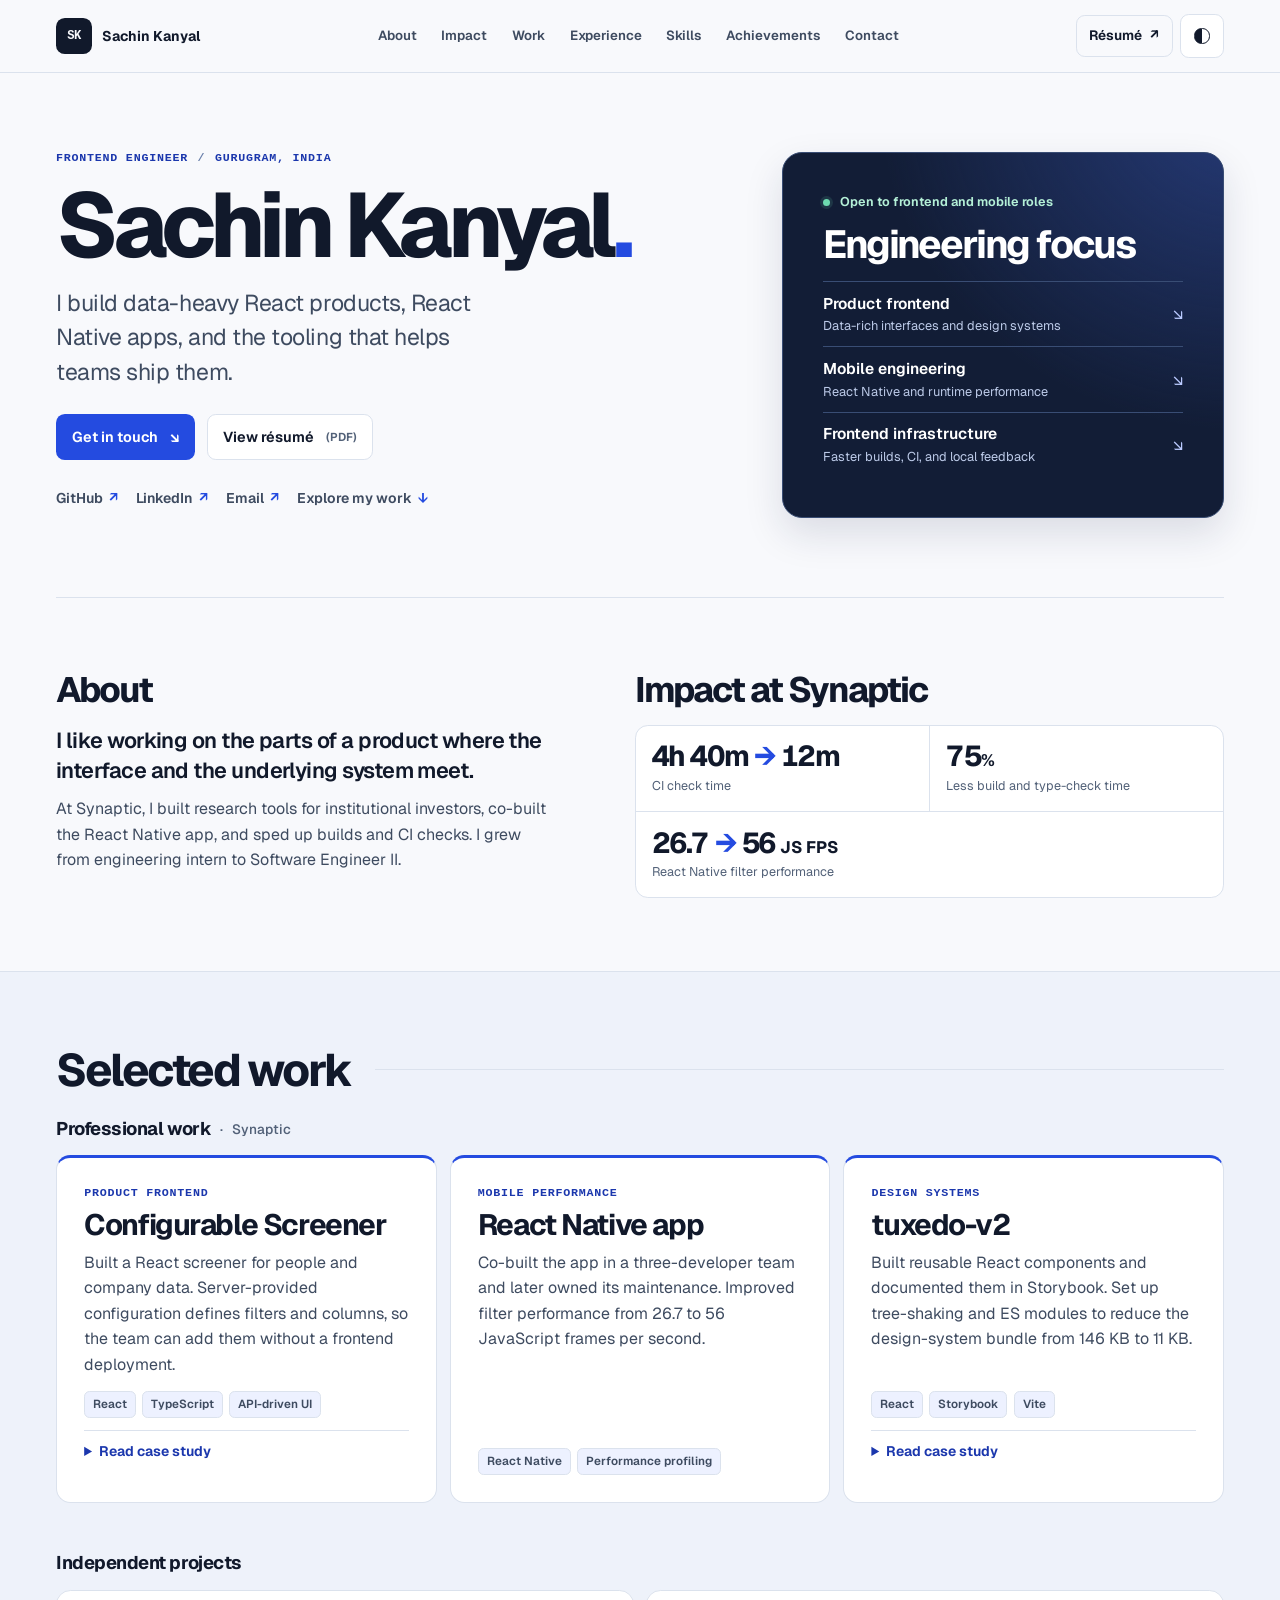
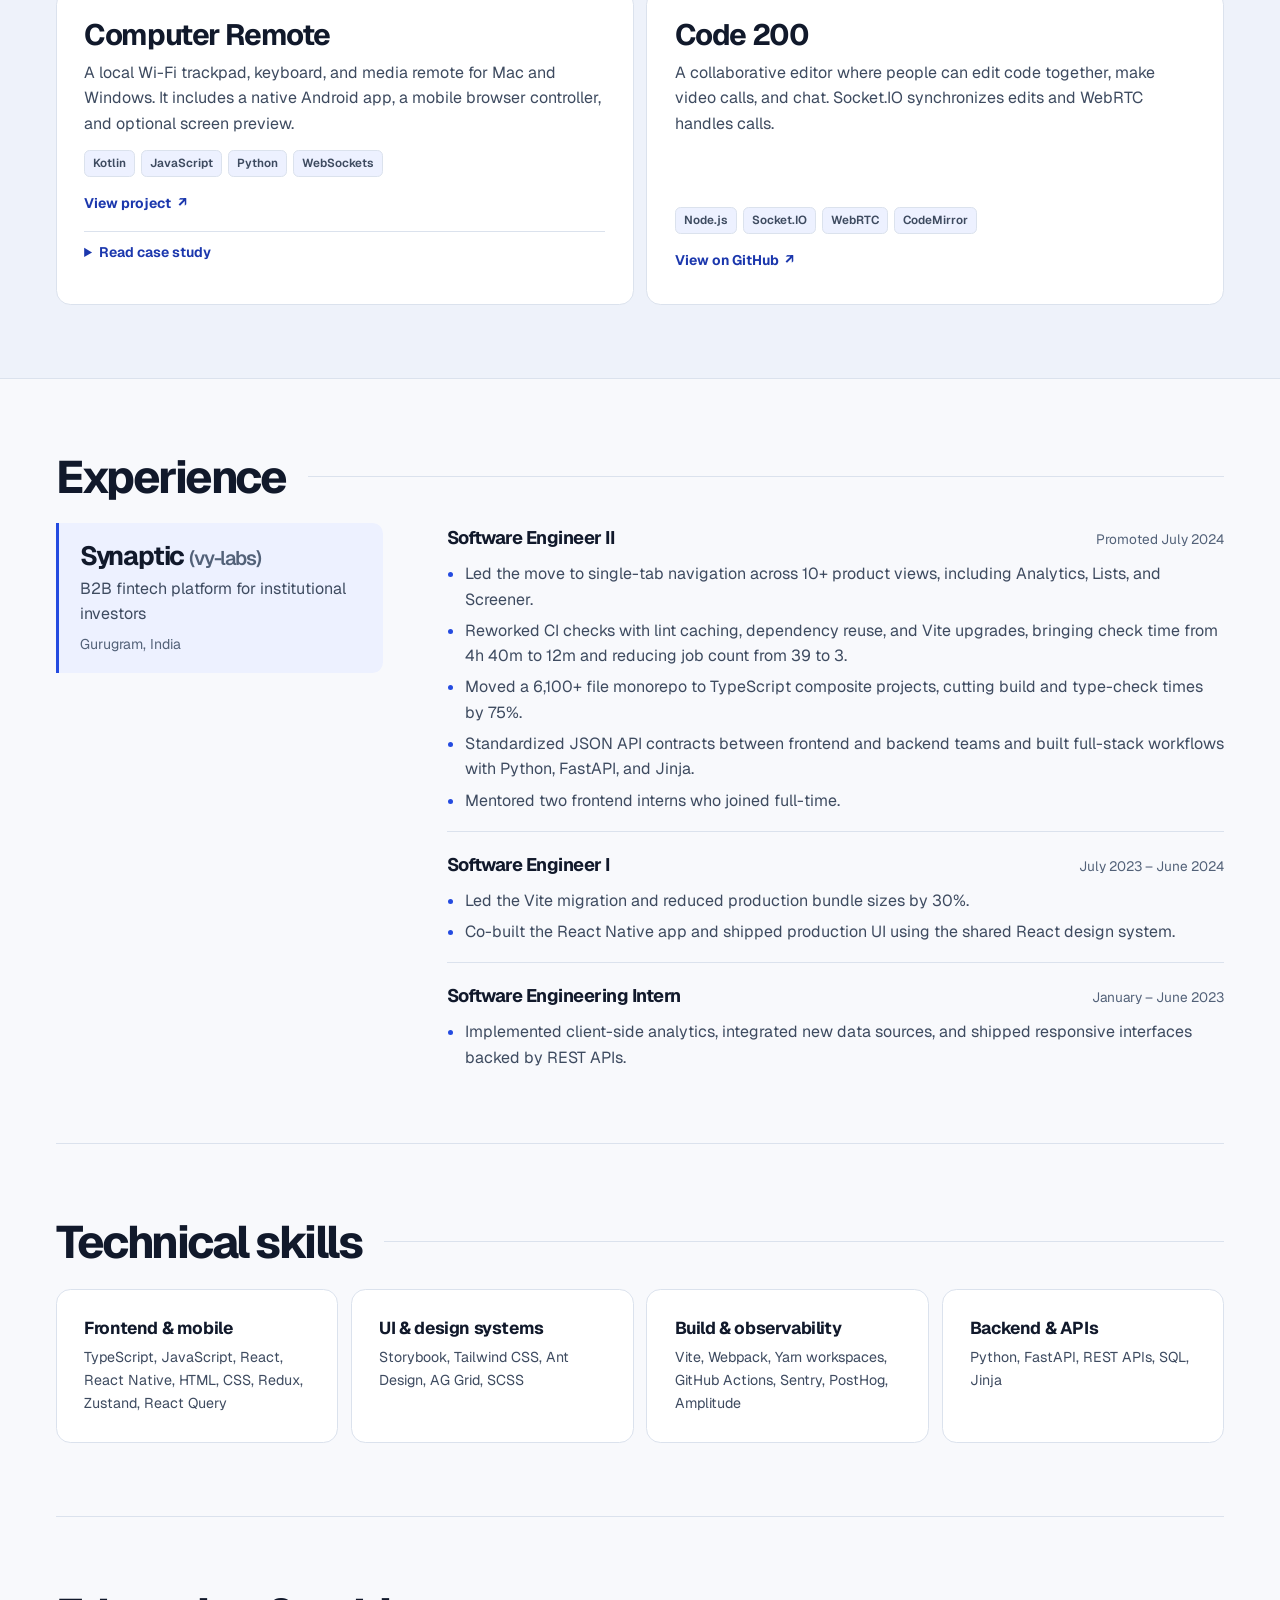
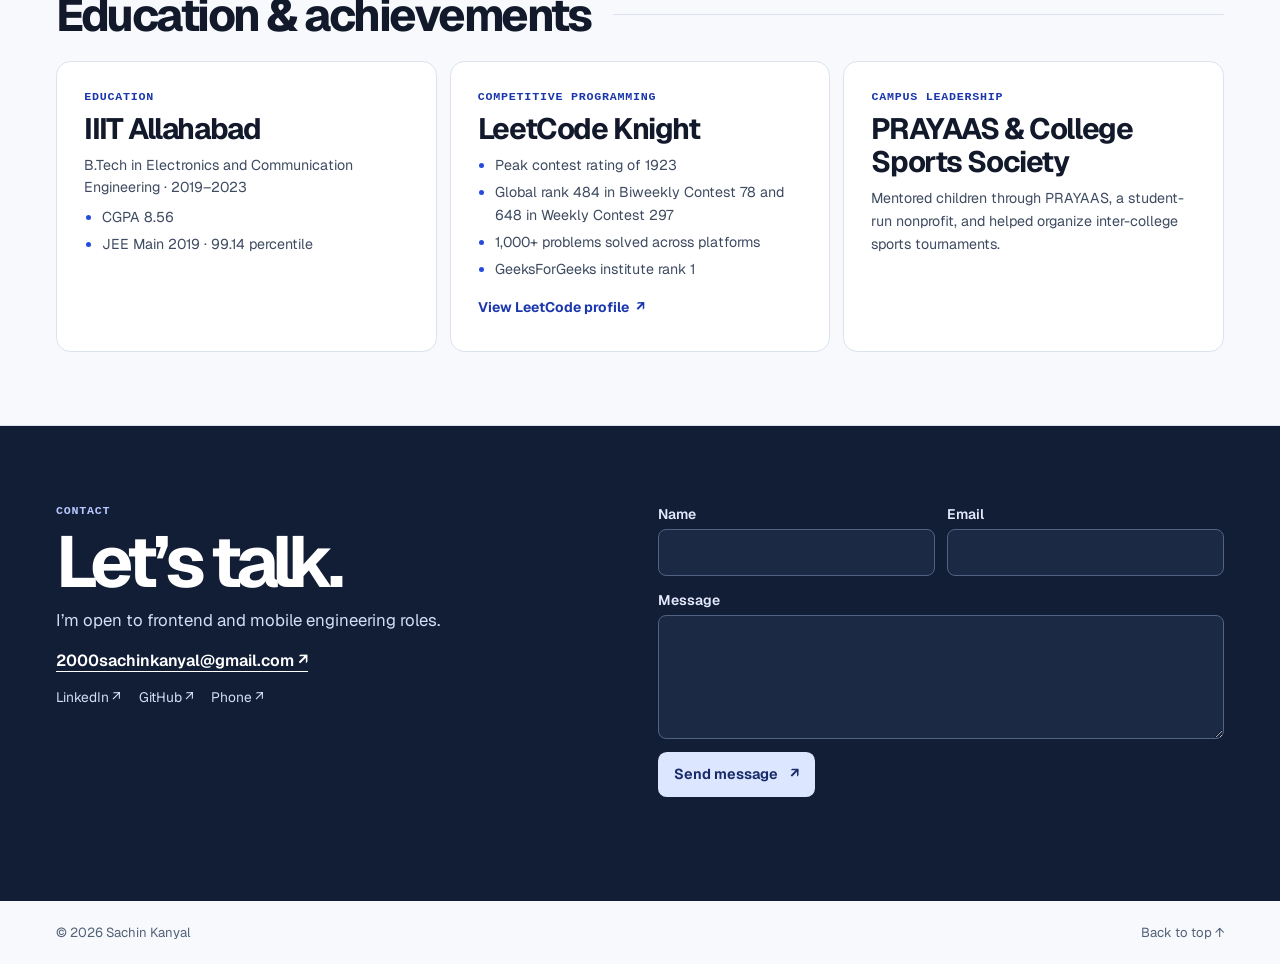
==== commit 070445af: "Redesign portfolio and add engineering case studies" ====
--- a/index.html
+++ b/index.html
@@ -1,462 +1,343 @@
-<!DOCTYPE html>
+<!doctype html>
 <html lang="en">
 <head>
-  <meta charset="UTF-8">
-  <meta name="viewport" content="width=device-width, initial-scale=1.0">
-  <title>Sachin Kanyal | Frontend Platform Engineer</title>
-  <meta name="description" content="Portfolio of Sachin Kanyal, a Frontend Platform Engineer specializing in high-performance web platforms, React, and React Native.">
-  
+  <meta charset="utf-8">
+  <meta name="viewport" content="width=device-width, initial-scale=1">
+  <title>Sachin Kanyal — Frontend Engineer</title>
+  <meta name="description" content="Sachin Kanyal is a frontend engineer building React and React Native products, design systems, and frontend infrastructure. Explore his work and experience.">
+  <meta name="theme-color" content="#f8f9fc">
+  <meta property="og:title" content="Sachin Kanyal — Frontend Engineer">
+  <meta property="og:description" content="Selected work in React, React Native, and frontend infrastructure.">
+  <meta property="og:type" content="website">
+  <link rel="icon" href="favicon.jpg" type="image/jpeg">
   <link rel="preconnect" href="https://fonts.googleapis.com">
   <link rel="preconnect" href="https://fonts.gstatic.com" crossorigin>
-  <link href="https://fonts.googleapis.com/css2?family=Outfit:wght@300;400;500;600;700;800&family=Inter:wght@300;400;500;600&family=Playfair+Display:ital,wght@0,400;0,700;1,400&display=swap" rel="stylesheet">
-  
+  <link href="https://fonts.googleapis.com/css2?family=Geist:wght@400..800&display=swap" rel="stylesheet">
   <link rel="stylesheet" href="style.css">
-  <link rel="icon" type="image/jpeg" href="favicon.jpg">
+  <script src="script.js" defer></script>
 </head>
 <body>
-  
-  <!-- Custom Cursor Elements -->
-  <div id="cd"></div>
-  <div id="cr"></div>
-  <div id="sp"></div>
-  
-  <!-- Navigation -->
-  <header class="header">
-    <div class="container nav-container">
-      <a href="#" class="logo" aria-label="Home">SK</a>
-      
-      <button class="menu-toggle" aria-label="Toggle navigation" aria-expanded="false">
-        <span class="hamburger"></span>
-      </button>
-
-      <nav class="nav" aria-label="Main Navigation">
-        <ul class="nav-links">
-          <li><a href="#about">About</a></li>
-          <li><a href="#impact">Impact</a></li>
-          <li><a href="#experience">Experience</a></li>
-          <li><a href="#skills">Skills</a></li>
-          <li><a href="#projects">Projects</a></li>
-          <li><a href="#achievements">Achievements</a></li>
-          <li><a href="#contact">Contact</a></li>
-        </ul>
+  <a class="skip-link" href="#main-content">Skip to content</a>
+  <header class="site-header">
+    <div class="shell header-inner">
+      <a class="brand" href="#hero" aria-label="Sachin Kanyal, home">
+        <span class="monogram" aria-hidden="true">SK</span>
+        <span class="brand-name" aria-hidden="true">Sachin Kanyal</span>
+      </a>
+      <nav class="nav desktop-nav" aria-label="Main">
+        <a href="#about">About</a>
+        <a href="#impact">Impact</a>
+        <a href="#projects">Work</a>
+        <a href="#experience">Experience</a>
+        <a href="#skills">Skills</a>
+        <a href="#achievements">Achievements</a>
+        <a href="#contact">Contact</a>
       </nav>
+      <div class="header-actions">
+        <a class="header-resume" href="https://drive.google.com/file/d/1k4LGmsz5pi5712-VLyqkQMNNYxLnMJjQ/view?usp=sharing">Résumé <span aria-hidden="true">↗</span></a>
+        <button class="theme-toggle" type="button" aria-label="Dark mode" aria-pressed="false" title="Dark mode" hidden>
+          <span class="theme-icon" aria-hidden="true"></span>
+        </button>
+        <details class="nav-drawer">
+          <summary><span class="sr-only">Menu</span><span class="menu-icon" aria-hidden="true"></span></summary>
+          <nav class="nav drawer-links" aria-label="Main">
+            <a href="#about">About</a>
+            <a href="#impact">Impact</a>
+            <a href="#projects">Work</a>
+            <a href="#experience">Experience</a>
+            <a href="#skills">Skills</a>
+            <a href="#achievements">Achievements</a>
+            <a href="#contact">Contact</a>
+          </nav>
+        </details>
+      </div>
     </div>
   </header>
 
-  <main>
-    <!-- Hero Section -->
-    <section id="hero" class="hero section">
-      <div class="hero-bg">
-        <canvas id="hc"></canvas>
-      </div>
-      <div class="container hero-content reveal">
-        <p class="greeting stagger-1">Hello, I'm</p>
-        <h1 class="name stagger-2">Sachin Kanyal</h1>
-        <h2 class="title stagger-3"><span class="typing-text">Frontend Platform Engineer</span><span class="cursor"></span></h2>
-        <p class="subtitle stagger-4">
-          Frontend engineer focused on build tooling, performance, and React / React Native. Currently making CI/CD and DX not suck at Synaptic.
-        </p>
-        <div class="hero-cta stagger-5">
-          <a href="#contact" class="btn btn-primary">Get in Touch</a>
-          <a href="https://drive.google.com/file/d/1k4LGmsz5pi5712-VLyqkQMNNYxLnMJjQ/view?usp=sharing" class="btn btn-secondary" target="_blank" rel="noopener noreferrer">View Resume</a>
-        </div>
-        <div class="hero-socials stagger-6">
-          <a href="https://github.com/15Sachin2000" target="_blank" rel="noopener noreferrer" aria-label="GitHub">
-            <svg viewBox="0 0 24 24" width="24" height="24" stroke="currentColor" stroke-width="2" fill="none" stroke-linecap="round" stroke-linejoin="round"><path d="M9 19c-5 1.5-5-2.5-7-3m14 6v-3.87a3.37 3.37 0 0 0-.94-2.61c3.14-.35 6.44-1.54 6.44-7A5.44 5.44 0 0 0 20 4.77 5.07 5.07 0 0 0 19.91 1S18.73.65 16 2.48a13.38 13.38 0 0 0-7 0C6.27.65 5.09 1 5.09 1A5.07 5.07 0 0 0 5 4.77a5.44 5.44 0 0 0-1.5 3.78c0 5.42 3.3 6.61 6.44 7A3.37 3.37 0 0 0 9 18.13V22"></path></svg>
-          </a>
-          <a href="https://www.linkedin.com/in/sachin-kanyal-15b636218/" target="_blank" rel="noopener noreferrer" aria-label="LinkedIn">
-            <svg viewBox="0 0 24 24" width="24" height="24" stroke="currentColor" stroke-width="2" fill="none" stroke-linecap="round" stroke-linejoin="round"><path d="M16 8a6 6 0 0 1 6 6v7h-4v-7a2 2 0 0 0-2-2 2 2 0 0 0-2 2v7h-4v-7a6 6 0 0 1 6-6z"></path><rect x="2" y="9" width="4" height="12"></rect><circle cx="4" cy="4" r="2"></circle></svg>
-          </a>
-          <a href="mailto:2000sachinkanyal@gmail.com" aria-label="Email">
-            <svg viewBox="0 0 24 24" width="24" height="24" stroke="currentColor" stroke-width="2" fill="none" stroke-linecap="round" stroke-linejoin="round"><path d="M4 4h16c1.1 0 2 .9 2 2v12c0 1.1-.9 2-2 2H4c-1.1 0-2-.9-2-2V6c0-1.1.9-2 2-2z"></path><polyline points="22,6 12,13 2,6"></polyline></svg>
-          </a>
-        </div>
-      </div>
-    </section>
-
-    <!-- About Section -->
-    <section id="about" class="about section reveal">
-      <div class="container">
-        <header class="section-header">
-          <h2>About Me</h2>
-
-        </header>
-        
-        <div class="about-content">
-          <div class="about-bio">
-            <p>
-              I am a Software Engineer based in Gurugram, India, specializing in frontend infrastructure, build system optimizations, and mobile platforms. Currently at <strong>Synaptic (vy-labs)</strong>, I work on Developer Experience and runtime performance — scaling monorepos, speeding up compilation, and maintaining our design system.
-            </p>
-            <p>
-              Most of my day-to-day is about removing friction — a build that takes too long, a CI pipeline that blocks the team, a component library that ships more JS than it should. If something is slow, I get annoyed and fix it. That's usually how the best improvements start.
-            </p>
-            <div class="about-quick-info">
-              <div><strong>Location:</strong> Gurugram, India</div>
-              <div><strong>Current Role:</strong> Software Engineer II @ Synaptic</div>
-              <div><strong>Education:</strong> B.Tech ECE @ IIIT Allahabad</div>
+  <main id="main-content" tabindex="-1">
+    <section class="shell hero" id="hero" aria-labelledby="hero-title">
+      <div class="hero-copy">
+        <p class="eyebrow hero-role">Frontend Engineer <span aria-hidden="true">/</span> Gurugram, India</p>
+        <h1 id="hero-title">Sachin Kanyal<span class="name-period" aria-hidden="true">.</span></h1>
+        <p class="hero-intro">I build data-heavy React products, React Native apps, and the tooling that helps teams ship them.</p>
+        <div class="actions">
+          <a class="button button-primary" href="#contact">Get in touch <span aria-hidden="true">↘</span></a>
+          <a class="button button-secondary" href="https://drive.google.com/file/d/1k4LGmsz5pi5712-VLyqkQMNNYxLnMJjQ/view?usp=sharing">View résumé <span class="file-type">(PDF)</span></a>
+        </div>
+        <ul class="hero-links" aria-label="Profile and contact links">
+          <li><a href="https://github.com/15Sachin2000">GitHub <span aria-hidden="true">↗</span></a></li>
+          <li><a href="https://www.linkedin.com/in/sachin-kanyal-15b636218/">LinkedIn <span aria-hidden="true">↗</span></a></li>
+          <li><a href="mailto:2000sachinkanyal@gmail.com">Email <span aria-hidden="true">↗</span></a></li>
+          <li><a href="#projects">Explore my work <span aria-hidden="true">↓</span></a></li>
+        </ul>
+      </div>
+
+      <aside class="hero-panel" aria-labelledby="focus-title">
+        <p class="availability"><span aria-hidden="true"></span> Open to frontend and mobile roles</p>
+        <h2 id="focus-title">Engineering focus</h2>
+        <ul class="focus-links">
+          <li>
+            <a href="#screener">
+              <span><strong>Product frontend</strong><small>Data-rich interfaces and design systems</small></span>
+              <span class="focus-arrow" aria-hidden="true">↘</span>
+            </a>
+          </li>
+          <li>
+            <a href="#native-app">
+              <span><strong>Mobile engineering</strong><small>React Native and runtime performance</small></span>
+              <span class="focus-arrow" aria-hidden="true">↘</span>
+            </a>
+          </li>
+          <li>
+            <a href="#impact">
+              <span><strong>Frontend infrastructure</strong><small>Faster builds, CI, and local feedback</small></span>
+              <span class="focus-arrow" aria-hidden="true">↘</span>
+            </a>
+          </li>
+        </ul>
+      </aside>
+    </section>
+
+    <div class="shell section overview">
+      <section id="about" aria-labelledby="about-title">
+        <header class="section-heading"><h2 id="about-title">About</h2></header>
+        <p class="about-lead">I like working on the parts of a product where the interface and the underlying system meet.</p>
+        <p class="about-body">At Synaptic, I built research tools for institutional investors, co-built the React Native app, and sped up builds and CI checks. I grew from engineering intern to Software Engineer II.</p>
+      </section>
+
+      <section id="impact" aria-labelledby="impact-title">
+        <header class="section-heading"><h2 id="impact-title">Impact at Synaptic</h2></header>
+        <dl class="impact-grid">
+          <div class="impact-item">
+            <dt>CI check time</dt>
+            <dd>4h 40m <span class="metric-arrow" aria-hidden="true">→</span><span class="sr-only"> to </span> 12m</dd>
+          </div>
+          <div class="impact-item">
+            <dt>Less build and type-check time</dt>
+            <dd>75<small>%</small></dd>
+          </div>
+          <div class="impact-item">
+            <dt>React Native filter performance</dt>
+            <dd>26.7 <span class="metric-arrow" aria-hidden="true">→</span><span class="sr-only"> to </span> 56 <small>JS FPS</small></dd>
+          </div>
+        </dl>
+      </section>
+    </div>
+
+    <section class="work-band" id="projects" aria-labelledby="work-title">
+      <div class="shell section">
+        <header class="section-heading"><h2 id="work-title">Selected work</h2><span class="heading-rule" aria-hidden="true"></span></header>
+        <h3 class="group-title">Professional work <span>Synaptic</span></h3>
+        <div class="work-grid professional-grid">
+          <article class="work-card professional-card" id="screener" aria-labelledby="screener-title">
+            <p class="eyebrow">Product frontend</p>
+            <h4 id="screener-title">Configurable Screener</h4>
+            <p>Built a React screener for people and company data. Server-provided configuration defines filters and columns, so the team can add them without a frontend deployment.</p>
+            <ul class="tags" aria-label="Technologies"><li>React</li><li>TypeScript</li><li>API-driven UI</li></ul>
+            <details class="project-details" id="screener-case">
+              <summary>Read case study<span class="sr-only"> about the Configurable Screener</span></summary>
+              <div class="case-study">
+                <h5>One configurable interface for two research workflows</h5>
+                <p>I designed the React Screener around filter and column definitions from the backend. The People and Company views could use the same rendering approach and add supported controls or columns through configuration.</p>
+                <figure class="workflow">
+                  <figcaption>How configuration becomes an interface</figcaption>
+                  <ol>
+                    <li><strong>Backend configuration</strong><span>Defines the available filters and columns.</span></li>
+                    <li><strong>React Screener</strong><span>Turns those definitions into controls and a results table.</span></li>
+                    <li><strong>People and Company views</strong><span>Show the appropriate fields for each dataset.</span></li>
+                  </ol>
+                </figure>
+              </div>
+            </details>
+          </article>
+          <article class="work-card professional-card" id="native-app" aria-labelledby="native-title">
+            <p class="eyebrow">Mobile performance</p>
+            <h4 id="native-title">React Native app</h4>
+            <p>Co-built the app in a three-developer team and later owned its maintenance. Improved filter performance from 26.7 to 56 JavaScript frames per second.</p>
+            <ul class="tags" aria-label="Technologies"><li>React Native</li><li>Performance profiling</li></ul>
+          </article>
+          <article class="work-card professional-card" aria-labelledby="design-title">
+            <p class="eyebrow">Design systems</p>
+            <h4 id="design-title">tuxedo-v2</h4>
+            <p>Built reusable React components and documented them in Storybook. Set up tree-shaking and ES modules to reduce the design-system bundle from 146 KB to 11 KB.</p>
+            <ul class="tags" aria-label="Technologies"><li>React</li><li>Storybook</li><li>Vite</li></ul>
+            <details class="project-details" id="design-case">
+              <summary>Read case study<span class="sr-only"> about the tuxedo-v2 design system</span></summary>
+              <div class="case-study">
+                <h5>Reusable components with a smaller bundle</h5>
+                <p>I built shared React components from Figma designs and documented their states in Storybook. I also worked on the library build so consumers could import the components they needed and drop unused code through tree-shaking.</p>
+                <figure class="workflow">
+                  <figcaption>From design to product</figcaption>
+                  <ol>
+                    <li><strong>Figma → React</strong><span>Turn design patterns into shared components.</span></li>
+                    <li><strong>Storybook</strong><span>Document and review component states in isolation.</span></li>
+                    <li><strong>ES module build</strong><span>Ship reusable imports to the product UI.</span></li>
+                  </ol>
+                </figure>
+                <p class="case-result"><strong>146 KB → 11 KB</strong> in the measured design-system bundle.</p>
+              </div>
+            </details>
+          </article>
+        </div>
+
+        <h3 class="group-title personal-title">Independent projects</h3>
+        <div class="work-grid independent-grid">
+          <article class="work-card personal-card" aria-labelledby="remote-title">
+            <h4 id="remote-title">Computer Remote</h4>
+            <p>A local Wi-Fi trackpad, keyboard, and media remote for Mac and Windows. It includes a native Android app, a mobile browser controller, and optional screen preview.</p>
+            <ul class="tags" aria-label="Technologies"><li>Kotlin</li><li>JavaScript</li><li>Python</li><li>WebSockets</li></ul>
+            <div class="project-actions">
+              <a class="text-link" href="https://computer-remote.vercel.app/">View project <span aria-hidden="true">↗</span></a>
             </div>
-          </div>
-          
-          <div class="about-pillars">
-            <div class="pillar-card glass-card">
-              <div class="pillar-icon">
-                <svg viewBox="0 0 24 24" width="20" height="20" stroke="currentColor" stroke-width="2" fill="none" stroke-linecap="round" stroke-linejoin="round"><polygon points="12 2 2 7 12 12 22 7 12 2"></polygon><polyline points="2 17 12 22 22 17"></polyline><polyline points="2 12 12 17 22 12"></polyline></svg>
+            <details class="project-details" id="remote-case">
+              <summary>Read case study<span class="sr-only"> about Computer Remote</span></summary>
+              <div class="case-study">
+                <h5>Keeping input responsive during preview</h5>
+                <p>I put touch and keyboard events on an ordered WebSocket stream so a drag’s press, movement, and release arrive in sequence. The browser fetches preview frames separately and uses the previous request’s duration to avoid an extra fixed delay.</p>
+                <figure class="benchmark" aria-labelledby="benchmark-caption">
+                  <figcaption id="benchmark-caption">Completed preview requests per second</figcaption>
+                  <div class="benchmark-row"><span>Before</span><span class="bar bar-before" aria-hidden="true"></span><strong>26</strong></div>
+                  <div class="benchmark-row"><span>After</span><span class="bar bar-after" aria-hidden="true"></span><strong>56</strong></div>
+                  <p>Rounded medians from three local Chromium runs per revision at a 390 × 844 viewport.</p>
+                </figure>
+                <figure class="case-media">
+                  <div>
+                    <img src="assets/computer-remote-keyboard.webp" width="390" height="1119" loading="lazy" decoding="async" alt="Browser keyboard panel with live typing and shortcut controls">
+                    <img src="assets/computer-remote-media.webp" width="390" height="844" loading="lazy" decoding="async" alt="Browser media panel with playback and volume buttons">
+                  </div>
+                  <figcaption>Computer Remote’s mobile browser interface</figcaption>
+                </figure>
               </div>
-              <div class="pillar-info">
-                <h3>Platform & DX</h3>
-                <p>CI pipelines, build configs, lint caching, monorepo restructuring — the unglamorous work that makes the whole team ship faster.</p>
-              </div>
+            </details>
+          </article>
+          <article class="work-card personal-card" aria-labelledby="editor-title">
+            <h4 id="editor-title">Code 200</h4>
+            <p>A collaborative editor where people can edit code together, make video calls, and chat. Socket.IO synchronizes edits and WebRTC handles calls.</p>
+            <ul class="tags" aria-label="Technologies"><li>Node.js</li><li>Socket.IO</li><li>WebRTC</li><li>CodeMirror</li></ul>
+            <div class="project-actions">
+              <a class="text-link" href="https://github.com/15Sachin2000/code-200">View on GitHub <span aria-hidden="true">↗</span></a>
             </div>
-            
-            <div class="pillar-card glass-card">
-              <div class="pillar-icon">
-                <svg viewBox="0 0 24 24" width="20" height="20" stroke="currentColor" stroke-width="2" fill="none" stroke-linecap="round" stroke-linejoin="round"><circle cx="12" cy="12" r="10"></circle><line x1="2" y1="12" x2="22" y2="12"></line><path d="M12 2a15.3 15.3 0 0 1 4 10 15.3 15.3 0 0 1-4 10 15.3 15.3 0 0 1-4-10 15.3 15.3 0 0 1 4-10z"></path></svg>
-              </div>
-              <div class="pillar-info">
-                <h3>Performance Architecture</h3>
-                <p>Bundle audits, tree-shaking, build tooling migrations. Making sure the code we ship is as lean as the code we write.</p>
-              </div>
-            </div>
-
-            <div class="pillar-card glass-card">
-              <div class="pillar-icon">
-                <svg viewBox="0 0 24 24" width="20" height="20" stroke="currentColor" stroke-width="2" fill="none" stroke-linecap="round" stroke-linejoin="round"><rect x="5" y="2" width="14" height="20" rx="2" ry="2"></rect><line x1="12" y1="18" x2="12.01" y2="18"></line></svg>
-              </div>
-              <div class="pillar-info">
-                <h3>Mobile Engineering</h3>
-                <p>Built our React Native app from the ground up. Profiling JS threads, fixing render bottlenecks, and keeping the app smooth.</p>
-              </div>
-            </div>
-          </div>
-        </div>
-      </div>
-    </section>
-
-    <!-- Impact Dashboard Section -->
-    <section id="impact" class="impact section reveal">
-      <div class="container">
-        <header class="section-header">
-          <h2>Impact</h2>
-          <p class="section-subtitle">Measurable wins from my work</p>
-        </header>
-        <div class="dashboard-grid">
-          <div class="metric-card glass-card">
-            <div class="metric-value"><span class="count-up" data-target="95">0</span><span class="metric-suffix">%</span></div>
-            <h3 class="metric-title">CI/CD Runtime Reduction</h3>
-            <p class="metric-desc">4h 40m &rarr; 12 minutes</p>
-          </div>
-          <div class="metric-card glass-card">
-            <div class="metric-value"><span class="count-up" data-target="75">0</span><span class="metric-suffix">%</span></div>
-            <h3 class="metric-title">Build & tsc Speedup</h3>
-            <p class="metric-desc">TypeScript Composite Mode</p>
-          </div>
-          <div class="metric-card glass-card">
-            <div class="metric-value"><span class="count-up" data-target="56">0</span><span class="metric-suffix">&nbsp;FPS</span></div>
-            <h3 class="metric-title">Mobile JS Performance</h3>
-            <p class="metric-desc">Up from 26.7 FPS</p>
-          </div>
-          <div class="metric-card glass-card">
-            <div class="metric-value"><span class="count-up" data-target="6100">0</span><span class="metric-suffix">+</span></div>
-            <h3 class="metric-title">Files Restructured</h3>
-            <p class="metric-desc">Monorepo Architecture</p>
-          </div>
-        </div>
-      </div>
-    </section>
-
-    <!-- Experience Timeline Section -->
-    <section id="experience" class="experience section reveal">
-      <div class="container">
-        <header class="section-header">
-          <h2>Experience</h2>
-        </header>
-        <div class="timeline">
-          
-          <article class="timeline-item">
-            <div class="timeline-dot"></div>
-            <div class="timeline-content glass-card">
-              <div class="timeline-header">
-                <h3>Software Engineer II</h3>
-                <span class="timeline-date">July 2024 – Present</span>
-              </div>
-              <h4 class="timeline-company">Synaptic (vy-labs)</h4>
-              <p class="company-context">B2B fintech platform for institutional investors</p>
-              <ul class="timeline-bullets">
-                 <li>Led a CI/CD and build pipeline overhaul, reducing pipeline runtime by 95% (4h 40m &rarr; 12m) and cutting parallel jobs from 39 to 3 through lint caching, dependency reuse, and Vite v8 upgrades.</li>
-                  <li>Led platform-wide IA redesign to single-tab navigation across 10+ core views, delivering core Analytics, List, and Screener workflows.</li>
-                  <li>Architected a config-driven Screener platform for People and Company data featuring backend-driven filters and columns, enabling new features to roll out instantly without frontend deployments.</li>
-                  <li>Restructured monorepo build architecture (6,100+ files) to TypeScript Composite Mode, reducing build and tsc check times by 75% (saving ~5 minutes/build) across local and CI loops.</li>
-                 <li>Owned the React Native mobile app lifecycle — upgraded RN to 0.77.3, optimized filter performance (JS FPS from 26.7 to 56), and resolved app security compliance.</li>
-                 <li>Standardized JSON API contracts and guidelines between frontend and backend teams, reducing integration bugs and streamlining workflows.</li>
-                 <li>Built end-to-end full-stack flows for a secondary product (trycanonical) using Python/FastAPI and Jinja templates; leveraged Claude Code to accelerate implementation, refactoring, debugging, and rapid stack adoption.</li>
-                 <li>Mentored 2 frontend interns through onboarding and reviews, leading to their conversion to full-time engineers.</li>
-              </ul>
-            </div>
-          </article>
-
-          <article class="timeline-item">
-            <div class="timeline-dot"></div>
-            <div class="timeline-content glass-card">
-              <div class="timeline-header">
-                <h3>Software Engineer I</h3>
-                <span class="timeline-date">July 2023 – June 2024</span>
-              </div>
-              <h4 class="timeline-company">Synaptic (vy-labs)</h4>
-              <ul class="timeline-bullets">
-                 <li>Led the Vite migration and Webpack build optimization, cutting dev startup times by 50%, production bundle sizes by 30% via ESM adoption, and reducing legacy initial bundle load times by 60%.</li>
-                 <li>Co-built the company's React Native mobile app from scratch in a 3-developer team.</li>
-                 <li>Co-developed tuxedo-v2, the in-house design system, authoring reusable components and shipping Figma-to-production features including screeners, company page, drawers, and modals.</li>
-                 <li>Translated Figma designs into reusable React components for multiple production features, collaborating closely with product designers to maintain design-system fidelity.</li>
-              </ul>
-            </div>
-          </article>
-
-          <article class="timeline-item">
-            <div class="timeline-dot"></div>
-            <div class="timeline-content glass-card">
-              <div class="timeline-header">
-                <h3>Software Engineering Intern</h3>
-                <span class="timeline-date">Jan 2023 – June 2023</span>
-              </div>
-              <h4 class="timeline-company">Synaptic (vy-labs)</h4>
-              <ul class="timeline-bullets">
-                 <li>Implemented client-side event tracking for analytics and onboarded new alternative datasources with end-to-end UI rendering.</li>
-                 <li>Resolved bugs across Web, Chrome Extension, and Admin products; shipped responsive pages from Figma with REST API integrations.</li>
-              </ul>
-            </div>
-          </article>
-
-        </div>
-      </div>
-    </section>
-
-    <!-- Technical Skills Section -->
-    <section id="skills" class="skills section reveal">
-      <div class="container">
-        <header class="section-header">
-          <h2>Tech Stack</h2>
-          <p class="section-subtitle font-playfair">What I work with daily</p>
-        </header>
-      </div>
-      <div class="belt-wrap" style="margin-top:2rem;"><div class="belt belt-ltr" id="b1"></div></div>
-      <div class="belt-wrap" style="margin-top:1rem;"><div class="belt belt-rtl" id="b2"></div></div>
-      <div class="belt-wrap" style="margin-top:1rem;"><div class="belt belt-ltr" id="b3"></div></div>
-    </section>
-
-    <!-- Featured Projects Section -->
-    <section id="projects" class="projects section reveal">
-      <div class="container">
-        <header class="section-header">
-          <h2>Projects</h2>
-          <p class="section-subtitle font-playfair">Side projects & internal tools</p>
-        </header>
-        
-        <div class="projects-grid">
-          
-          <div class="proj-card glass-card">
-            <div class="proj-icon">
-              <svg viewBox="0 0 24 24" width="24" height="24" stroke="currentColor" stroke-width="2" fill="none" stroke-linecap="round" stroke-linejoin="round"><path d="M16 18L22 12L16 6"></path><path d="M8 6L2 12L8 18"></path></svg>
-            </div>
-            <div class="proj-header">
-              <h3>Code 200</h3>
-              <span class="proj-status status-experiment">Side Project</span>
-            </div>
-            <p class="proj-subtitle">Real-time Collaborative Code Editor & WebRTC calling</p>
-            <p class="proj-desc">
-              A real-time code editor where multiple people can write code together, with video calling (WebRTC/PeerJS) and live chat built in. Uses CodeMirror for syntax highlighting and Socket.io for syncing edits across clients.
-            </p>
-            <div class="proj-tech">
-              <span class="stk">Node.js</span>
-              <span class="stk">Express</span>
-              <span class="stk">Socket.io</span>
-              <span class="stk">PeerJS</span>
-              <span class="stk">CodeMirror</span>
-            </div>
-            <div class="proj-links">
-              <a href="https://github.com/15Sachin2000/code-200" target="_blank" rel="noopener noreferrer" class="plink">View on GitHub</a>
-            </div>
-          </div>
-
-          <div class="proj-card glass-card">
-            <div class="proj-icon">
-              <svg viewBox="0 0 24 24" width="24" height="24" stroke="currentColor" stroke-width="2" fill="none" stroke-linecap="round" stroke-linejoin="round"><polygon points="12 2 2 7 12 12 22 7 12 2"></polygon><polyline points="2 17 12 22 22 17"></polyline><polyline points="2 12 12 17 22 12"></polyline></svg>
-            </div>
-            <div class="proj-header">
-              <h3>tuxedo-v2</h3>
-              <span class="proj-status status-tool">Design System</span>
-            </div>
-            <p class="proj-subtitle">Shared Component Library & Storybook Documentation</p>
-            <p class="proj-desc">
-              Our shared component library — I built reusable components that other teams ship in production, and design reviews them in Storybook. Backend uses the config schemas to build API-driven filters. I also owned the build side: set up tree-shaking and migrated the bundler to keep it lightweight.
-            </p>
-            <div class="proj-tech">
-              <span class="stk">React</span>
-              <span class="stk">TypeScript</span>
-              <span class="stk">Storybook</span>
-              <span class="stk">Webpack / Vite</span>
-              <span class="stk">Tree-Shaking</span>
-            </div>
-            <div class="proj-links">
-              <span class="plink plink-disabled">Internal System</span>
-            </div>
-          </div>
-
-        </div>
-      </div>
-    </section>
-
-    <!-- Education & Achievements Section -->
-    <section id="achievements" class="achievements section reveal">
-      <div class="container">
-        <header class="section-header">
-          <h2>Education & Achievements</h2>
-        </header>
-        <div class="achievements-grid">
-          
-          <div class="edu-card glass-card">
-            <header class="card-header">
-              <h2>Education & Academics</h2>
-            </header>
-            <div class="edu-content">
-              <div class="edu-item">
-                <h3>IIIT Allahabad</h3>
-                <p class="edu-degree">B.Tech in Electronics and Communication Engineering</p>
-                <p class="edu-meta">2019 - 2023 &bull; CGPA 8.56</p>
-              </div>
-              <div class="edu-item academic-highlight">
-                <h4>JEE Mains 2019</h4>
-                <p>Secured <strong>99.14 percentile</strong> out of 1.2M+ candidates</p>
-              </div>
-            </div>
-          </div>
-
-          <div class="achievement-card glass-card highlight-card">
-            <header class="card-header">
-              <h2>Competitive Programming</h2>
-            </header>
-            <div class="leetcode-stats">
-              <div class="stats-badges">
-                <span class="lc-badge">Leetcode Knight</span>
-                <span class="gfg-badge">GFG Institute Rank 1</span>
-              </div>
-              <ul class="lc-details">
-                <li><strong>Max Contest Rating:</strong> 1923 (LeetCode)</li>
-                <li><strong>Global Rank 484:</strong> LeetCode Biweekly 78</li>
-                <li><strong>Global Rank 648:</strong> LeetCode Weekly 297</li>
-                <li><strong>1,000+ Problems Solved</strong> across coding platforms</li>
-              </ul>
-              <div class="profile-links">
-                <a href="https://leetcode.com/15Sachin2000" target="_blank" rel="noopener noreferrer" class="btn btn-secondary btn-sm-link">LeetCode</a>
-                <a href="https://www.geeksforgeeks.org/profile/unknownhandle" target="_blank" rel="noopener noreferrer" class="btn btn-secondary btn-sm-link">GeeksForGeeks</a>
-              </div>
-            </div>
-          </div>
-
-          <div class="leadership-card glass-card">
-            <header class="card-header">
-              <h2>Leadership & Roles</h2>
-            </header>
-            <div class="leadership-content">
-              <div class="leadership-item">
-                <h3>PRAYAAS (IIIT Allahabad)</h3>
-                <p class="role-title">Senior Member</p>
-                <p class="role-desc">Taught and mentored kids from underserved communities as part of a student-run non-profit.</p>
-              </div>
-              <div class="leadership-item">
-                <h3>College Sports Society</h3>
-                <p class="role-title">Active Member</p>
-                <p class="role-desc">Helped organize inter-college sports tournaments — logistics, scheduling, the works.</p>
-              </div>
-            </div>
-          </div>
-
-        </div>
-      </div>
-    </section>
-
-    <!-- Contact Section -->
-    <section id="contact" class="contact section reveal">
-      <div class="container">
-        <header class="section-header">
-          <h2>Let's Connect</h2>
-          <p class="section-subtitle">Open to opportunities. Drop me a message.</p>
-        </header>
-        <div class="contact-layout">
-          
-          <form class="contact-form glass-card" aria-label="Contact form" action="https://api.web3forms.com/submit" method="POST">
-            <input type="hidden" name="access_key" value="51032458-fe31-464c-a240-5db887b11d1e">
-            <input type="hidden" name="subject" value="New Portfolio Message from SachinKanyal.com">
-            <input type="checkbox" name="botcheck" class="hidden-honeypot" style="display: none;">
-            <div class="form-group">
-              <label for="name">Name</label>
-              <input type="text" id="name" name="name" required placeholder="John Doe">
-            </div>
-            <div class="form-group">
-              <label for="email">Email</label>
-              <input type="email" id="email" name="email" required placeholder="john@example.com">
-            </div>
-            <div class="form-group">
-              <label for="message">Message</label>
-              <textarea id="message" name="message" rows="5" required placeholder="How can I help you?"></textarea>
-            </div>
-            <button type="submit" class="btn btn-primary submit-btn">Send Message</button>
-          </form>
-
-          <aside class="contact-sidebar">
-            <div class="contact-info-item glass-card">
-              <div class="icon-wrapper">
-                <svg viewBox="0 0 24 24" width="24" height="24" stroke="currentColor" stroke-width="2" fill="none" stroke-linecap="round" stroke-linejoin="round"><path d="M4 4h16c1.1 0 2 .9 2 2v12c0 1.1-.9 2-2 2H4c-1.1 0-2-.9-2-2V6c0-1.1.9-2 2-2z"></path><polyline points="22,6 12,13 2,6"></polyline></svg>
-              </div>
-              <div class="info-content">
-                <h4>Email</h4>
-                <a href="mailto:2000sachinkanyal@gmail.com">2000sachinkanyal@gmail.com</a>
-              </div>
-            </div>
-            
-            <div class="contact-info-item glass-card">
-              <div class="icon-wrapper">
-                <svg viewBox="0 0 24 24" width="24" height="24" stroke="currentColor" stroke-width="2" fill="none" stroke-linecap="round" stroke-linejoin="round"><path d="M22 16.92v3a2 2 0 0 1-2.18 2 19.79 19.79 0 0 1-8.63-3.07 19.5 19.5 0 0 1-6-6 19.79 19.79 0 0 1-3.07-8.67A2 2 0 0 1 4.11 2h3a2 2 0 0 1 2 1.72 12.84 12.84 0 0 0 .7 2.81 2 2 0 0 1-.45 2.11L8.09 9.91a16 16 0 0 0 6 6l1.27-1.27a2 2 0 0 1 2.11-.45 12.84 12.84 0 0 0 2.81.7A2 2 0 0 1 22 16.92z"></path></svg>
-              </div>
-              <div class="info-content">
-                <h4>Phone</h4>
-                <a href="tel:+916397659318">+91 639 765 9318</a>
-              </div>
-            </div>
-
-            <div class="contact-info-item glass-card">
-              <div class="icon-wrapper">
-                <svg viewBox="0 0 24 24" width="24" height="24" stroke="currentColor" stroke-width="2" fill="none" stroke-linecap="round" stroke-linejoin="round"><path d="M21 10c0 7-9 13-9 13s-9-6-9-13a9 9 0 0 1 18 0z"></path><circle cx="12" cy="10" r="3"></circle></svg>
-              </div>
-              <div class="info-content">
-                <h4>Location</h4>
-                <p>Gurugram, India</p>
-              </div>
-            </div>
-          </aside>
-
-        </div>
+          </article>
+        </div>
+      </div>
+    </section>
+
+    <section class="shell section" id="experience" aria-labelledby="experience-title">
+      <header class="section-heading"><h2 id="experience-title">Experience</h2><span class="heading-rule" aria-hidden="true"></span></header>
+      <div class="experience-layout">
+        <div class="employer">
+          <h3>Synaptic <span>(vy-labs)</span></h3>
+          <p>B2B fintech platform for institutional investors</p>
+          <p>Gurugram, India</p>
+        </div>
+        <div class="roles">
+          <article class="role">
+            <header><h4>Software Engineer II</h4><p>Promoted July 2024</p></header>
+            <ul>
+              <li>Led the move to single-tab navigation across 10+ product views, including Analytics, Lists, and Screener.</li>
+              <li>Reworked CI checks with lint caching, dependency reuse, and Vite upgrades, bringing check time from 4h 40m to 12m and reducing job count from 39 to 3.</li>
+              <li>Moved a 6,100+ file monorepo to TypeScript composite projects, cutting build and type-check times by 75%.</li>
+              <li>Standardized JSON API contracts between frontend and backend teams and built full-stack workflows with Python, FastAPI, and Jinja.</li>
+              <li>Mentored two frontend interns who joined full-time.</li>
+            </ul>
+          </article>
+          <article class="role">
+            <header><h4>Software Engineer I</h4><p>July 2023 – June 2024</p></header>
+            <ul>
+              <li>Led the Vite migration and reduced production bundle sizes by 30%.</li>
+              <li>Co-built the React Native app and shipped production UI using the shared React design system.</li>
+            </ul>
+          </article>
+          <article class="role">
+            <header><h4>Software Engineering Intern</h4><p>January – June 2023</p></header>
+            <ul><li>Implemented client-side analytics, integrated new data sources, and shipped responsive interfaces backed by REST APIs.</li></ul>
+          </article>
+        </div>
+      </div>
+    </section>
+
+    <section class="shell section" id="skills" aria-labelledby="skills-title">
+      <header class="section-heading"><h2 id="skills-title">Technical skills</h2><span class="heading-rule" aria-hidden="true"></span></header>
+      <div class="skills-grid">
+        <article class="skills-card">
+          <h3>Frontend &amp; mobile</h3>
+          <p>TypeScript, JavaScript, React, React Native, HTML, CSS, Redux, Zustand, React Query</p>
+        </article>
+        <article class="skills-card">
+          <h3>UI &amp; design systems</h3>
+          <p>Storybook, Tailwind CSS, Ant Design, AG Grid, SCSS</p>
+        </article>
+        <article class="skills-card">
+          <h3>Build &amp; observability</h3>
+          <p>Vite, Webpack, Yarn workspaces, GitHub Actions, Sentry, PostHog, Amplitude</p>
+        </article>
+        <article class="skills-card">
+          <h3>Backend &amp; APIs</h3>
+          <p>Python, FastAPI, REST APIs, SQL, Jinja</p>
+        </article>
+      </div>
+    </section>
+
+    <section class="shell section" id="achievements" aria-labelledby="achievements-title">
+      <header class="section-heading"><h2 id="achievements-title">Education &amp; achievements</h2><span class="heading-rule" aria-hidden="true"></span></header>
+      <div class="credentials-grid">
+        <article class="credential">
+          <p class="eyebrow">Education</p>
+          <h3>IIIT Allahabad</h3>
+          <p>B.Tech in Electronics and Communication Engineering · 2019–2023</p>
+          <ul><li>CGPA 8.56</li><li>JEE Main 2019 · 99.14 percentile</li></ul>
+        </article>
+        <article class="credential">
+          <p class="eyebrow">Competitive programming</p>
+          <h3>LeetCode Knight</h3>
+          <ul>
+            <li>Peak contest rating of 1923</li>
+            <li>Global rank 484 in Biweekly Contest 78 and 648 in Weekly Contest 297</li>
+            <li>1,000+ problems solved across platforms</li>
+            <li>GeeksForGeeks institute rank 1</li>
+          </ul>
+          <a class="text-link" href="https://leetcode.com/15Sachin2000">View LeetCode profile <span aria-hidden="true">↗</span></a>
+        </article>
+        <article class="credential">
+          <p class="eyebrow">Campus leadership</p>
+          <h3>PRAYAAS &amp; College Sports Society</h3>
+          <p>Mentored children through PRAYAAS, a student-run nonprofit, and helped organize inter-college sports tournaments.</p>
+        </article>
+      </div>
+    </section>
+
+    <section class="contact-wrap" id="contact" aria-labelledby="contact-title">
+      <div class="shell contact-layout">
+        <div class="contact-copy">
+          <p class="eyebrow">Contact</p>
+          <h2 id="contact-title">Let’s talk.</h2>
+          <p>I’m open to frontend and mobile engineering roles.</p>
+          <a class="contact-email" href="mailto:2000sachinkanyal@gmail.com">2000sachinkanyal@gmail.com <span aria-hidden="true">↗</span></a>
+          <div class="contact-links">
+            <a href="https://www.linkedin.com/in/sachin-kanyal-15b636218/">LinkedIn <span aria-hidden="true">↗</span></a>
+            <a href="https://github.com/15Sachin2000">GitHub <span aria-hidden="true">↗</span></a>
+            <a href="tel:+916397659318">Phone <span aria-hidden="true">↗</span></a>
+          </div>
+        </div>
+        <form class="contact-form" aria-label="Send a message" action="https://api.web3forms.com/submit" method="POST">
+          <input type="hidden" name="access_key" value="51032458-fe31-464c-a240-5db887b11d1e">
+          <input type="hidden" name="subject" value="New portfolio message for Sachin Kanyal">
+          <input type="checkbox" name="botcheck" hidden>
+          <div class="form-row">
+            <label for="name">Name <input id="name" name="name" type="text" autocomplete="name" required></label>
+            <label for="email">Email <input id="email" name="email" type="email" autocomplete="email" required></label>
+          </div>
+          <label for="message">Message <textarea id="message" name="message" rows="4" required></textarea></label>
+          <button class="button button-primary" type="submit">Send message <span aria-hidden="true">↗</span></button>
+          <p class="form-status" role="status"></p>
+        </form>
       </div>
     </section>
   </main>
 
-  <footer class="footer">
-    <div class="container footer-content">
-      <div class="footer-socials">
-        <a href="https://github.com/15Sachin2000" target="_blank" rel="noopener noreferrer" aria-label="GitHub">
-          <svg viewBox="0 0 24 24" width="24" height="24" stroke="currentColor" stroke-width="2" fill="none" stroke-linecap="round" stroke-linejoin="round"><path d="M9 19c-5 1.5-5-2.5-7-3m14 6v-3.87a3.37 3.37 0 0 0-.94-2.61c3.14-.35 6.44-1.54 6.44-7A5.44 5.44 0 0 0 20 4.77 5.07 5.07 0 0 0 19.91 1S18.73.65 16 2.48a13.38 13.38 0 0 0-7 0C6.27.65 5.09 1 5.09 1A5.07 5.07 0 0 0 5 4.77a5.44 5.44 0 0 0-1.5 3.78c0 5.42 3.3 6.61 6.44 7A3.37 3.37 0 0 0 9 18.13V22"></path></svg>
-        </a>
-        <a href="https://www.linkedin.com/in/sachin-kanyal-15b636218/" target="_blank" rel="noopener noreferrer" aria-label="LinkedIn">
-          <svg viewBox="0 0 24 24" width="24" height="24" stroke="currentColor" stroke-width="2" fill="none" stroke-linecap="round" stroke-linejoin="round"><path d="M16 8a6 6 0 0 1 6 6v7h-4v-7a2 2 0 0 0-2-2 2 2 0 0 0-2 2v7h-4v-7a6 6 0 0 1 6-6z"></path><rect x="2" y="9" width="4" height="12"></rect><circle cx="4" cy="4" r="2"></circle></svg>
-        </a>
-        <a href="mailto:2000sachinkanyal@gmail.com" aria-label="Email">
-          <svg viewBox="0 0 24 24" width="24" height="24" stroke="currentColor" stroke-width="2" fill="none" stroke-linecap="round" stroke-linejoin="round"><path d="M4 4h16c1.1 0 2 .9 2 2v12c0 1.1-.9 2-2 2H4c-1.1 0-2-.9-2-2V6c0-1.1.9-2 2-2z"></path><polyline points="22,6 12,13 2,6"></polyline></svg>
-        </a>
-      </div>
-      <p class="copyright">&copy; 2026 Sachin Kanyal. All rights reserved.</p>
-      <p class="tagline">Built with ❤️ by Sachin Kanyal</p>
-    </div>
+  <footer class="shell site-footer">
+    <p>© 2026 Sachin Kanyal</p>
+    <a href="#hero">Back to top <span aria-hidden="true">↑</span></a>
   </footer>
-
-  <script src="script.js"></script>
 </body>
 </html>
--- a/style.css
+++ b/style.css
@@ -1,1416 +1,627 @@
-/* ==========================================================================
-   Design Tokens & Custom Properties
-   ========================================================================== */
 :root {
-  /* Colors - Dark Mode First */
-  --bg-color: #121212; /* Sleek deep charcoal black */
-  --bg-surface: rgba(26, 26, 26, 0.65); /* Semi-transparent dark grey glass */
-  --bg-surface-hover: rgba(36, 36, 36, 0.75); /* Hover state */
-  
-  --text-primary: #f2f2f2; /* Pure grey-white */
-  --text-secondary: #cbd5e1; /* Slate 300 */
-  --text-muted: #888888; /* Muted grey */
-  
-  --accent-primary: #ff4757; /* Vibrant Crimson Red */
-  --accent-secondary: #ff6b81; /* Soft Rose */
-  --accent-gradient: linear-gradient(135deg, #e63946, #ff6b81); /* Crimson-to-Rose gradient */
-  
-  --border-color: rgba(255, 255, 255, 0.07);
-  --glass-border: 1px solid rgba(255, 71, 87, 0.12); /* Subtle crimson-infused border */
-  
-  /* Typography */
-  --font-heading: 'Outfit', sans-serif;
-  --font-body: 'Inter', sans-serif;
-  
-  /* Fluid Typography using clamp() */
-  --text-xs: clamp(0.75rem, 0.7rem + 0.25vw, 0.875rem);
-  --text-sm: clamp(0.875rem, 0.8rem + 0.375vw, 1rem);
-  --text-base: clamp(1rem, 0.95rem + 0.25vw, 1.125rem);
-  --text-lg: clamp(1.125rem, 1rem + 0.625vw, 1.25rem);
-  --text-xl: clamp(1.25rem, 1.1rem + 0.75vw, 1.5rem);
-  --text-2xl: clamp(1.5rem, 1.3rem + 1vw, 2rem);
-  --text-3xl: clamp(2rem, 1.6rem + 2vw, 3rem);
-  --text-4xl: clamp(2.5rem, 1.8rem + 3.5vw, 4.5rem);
-
-  /* Spacing */
-  --space-xs: 0.5rem;
-  --space-sm: 1rem;
-  --space-md: 1.5rem;
-  --space-lg: 2rem;
-  --space-xl: 3rem;
-  --space-2xl: 4rem;
-  --space-3xl: 6rem;
-  
-  /* Borders & Shadows */
-  --radius-sm: 0.5rem;
-  --radius-md: 1rem;
-  --radius-lg: 1.5rem;
-  --radius-pill: 9999px;
-  
-  --shadow-glass: 0 8px 32px 0 rgba(0, 0, 0, 0.37);
-  --shadow-glow: 0 8px 30px rgba(0, 0, 0, 0.5), 0 0 15px rgba(255, 71, 87, 0.12);
-
-  /* Transitions */
-  --transition-fast: 150ms cubic-bezier(0.4, 0, 0.2, 1);
-  --transition-normal: 300ms cubic-bezier(0.4, 0, 0.2, 1);
-  --transition-slow: 500ms cubic-bezier(0.4, 0, 0.2, 1);
-  
-  /* Layout */
-  --container-max: 1200px;
-  --header-height: 80px;
-}
-
-/* ==========================================================================
-   Reset & Base Styles
-   ========================================================================== */
-*, *::before, *::after {
-  box-sizing: border-box;
+  color-scheme: light;
+  --canvas: #f8f9fc;
+  --surface: #fff;
+  --ink: #11192b;
+  --body: #3e4b60;
+  --muted: #526178;
+  --line: #dbe2ed;
+  --accent: #244be0;
+  --accent-hover: #1b37ad;
+  --accent-light: #edf1ff;
+  --dark: #121d36;
+  --panel-glow: #263b79;
+  --panel-border: #394d74;
+  --work-bg: #eef2fa;
+  --button-bg: #244be0;
+  --button-hover: #1b37ad;
+  --button-ink: #fff;
+  --field-bg: #1b2945;
+  --field-border: #526283;
+  --radius: 1.25rem;
+  --width: 73rem;
+  --font: Geist, system-ui, -apple-system, BlinkMacSystemFont, "Segoe UI", sans-serif;
+  --mono: ui-monospace, "SFMono-Regular", Consolas, monospace;
+}
+
+@supports (color: light-dark(white, black)) {
+  :root {
+    color-scheme: light dark;
+    --canvas: light-dark(#f8f9fc, #18181b);
+    --surface: light-dark(#fff, #232328);
+    --ink: light-dark(#11192b, #f5f5f7);
+    --body: light-dark(#3e4b60, #d6d6df);
+    --muted: light-dark(#526178, #b1b0bd);
+    --line: light-dark(#dbe2ed, #42424c);
+    --accent: light-dark(#244be0, #a8baff);
+    --accent-hover: light-dark(#1b37ad, #c6d0ff);
+    --accent-light: light-dark(#edf1ff, #2b3044);
+    --dark: light-dark(#121d36, #20212a);
+    --panel-glow: light-dark(#263b79, #343a58);
+    --panel-border: light-dark(#394d74, #474b62);
+    --work-bg: light-dark(#eef2fa, #1d1d22);
+    --button-bg: light-dark(#244be0, #a8baff);
+    --button-hover: light-dark(#1b37ad, #c6d0ff);
+    --button-ink: light-dark(#fff, #151926);
+    --field-bg: light-dark(#1b2945, #292a33);
+    --field-border: light-dark(#526283, #666878);
+  }
+
+  :root[data-theme="light"] { color-scheme: light; }
+  :root[data-theme="dark"] { color-scheme: dark; }
+}
+
+*, *::before, *::after { box-sizing: border-box; }
+html { scroll-padding-top: 5.5rem; }
+body {
   margin: 0;
+  background: var(--canvas);
+  color: var(--ink);
+  font: 1rem/1.6 var(--font);
+  -webkit-font-smoothing: antialiased;
+}
+h1, h2, h3, h4, p, figure, dl, dd { margin: 0; }
+img { display: block; max-width: 100%; }
+a { color: inherit; }
+button, input, textarea { font: inherit; }
+[id] { scroll-margin-top: .75rem; }
+::selection { background: #cbd7ff; color: #101b3d; }
+
+:focus-visible {
+  outline: 3px solid var(--accent);
+  outline-offset: 4px;
+}
+
+.shell { width: min(var(--width), calc(100% - 4rem)); margin-inline: auto; }
+.sr-only {
+  position: absolute;
+  width: 1px;
+  height: 1px;
   padding: 0;
-}
-
-html {
-  scroll-behavior: smooth;
-  scroll-padding-top: var(--header-height);
-}
-
-body {
-  font-family: var(--font-body);
-  font-size: var(--text-base);
-  color: var(--text-primary);
-  background-color: var(--bg-color);
-  line-height: 1.6;
-  -webkit-font-smoothing: antialiased;
-  -moz-osx-font-smoothing: grayscale;
-  overflow-x: hidden;
-
-  /* Subtle dot grid pattern using crimson red */
-  background-image: radial-gradient(circle, rgba(255, 71, 87, 0.05) 1px, transparent 1px);
-  background-size: 30px 30px;
-}
-
-@media (min-width: 769px) {
-  body {
-    cursor: none;
-  }
-  a, button, input, textarea, select, .btn, .menu-toggle {
-    cursor: none !important;
-  }
-}
-
-/* Custom Cursor styles */
-#cd, #cr {
+  overflow: hidden;
+  white-space: nowrap;
+  clip-path: inset(50%);
+}
+.skip-link {
   position: fixed;
+  z-index: 5;
+  inset: 1rem auto auto 1rem;
+  transform: translateY(calc(-100% - 1.5rem));
+  padding: .75rem 1rem;
+  border-radius: .5rem;
+  background: var(--ink);
+  color: var(--canvas);
+}
+.skip-link:focus { transform: translateY(0); }
+
+.site-header {
+  position: sticky;
+  z-index: 2;
   top: 0;
-  left: 0;
-  z-index: 9999;
-  pointer-events: none;
+  background: var(--canvas);
+  border-bottom: 1px solid var(--line);
+}
+.header-inner {
+  min-height: 4.5rem;
+  display: grid;
+  grid-template-columns: auto 1fr auto;
+  align-items: center;
+  gap: 1rem;
+}
+.brand, .nav a, .header-resume, .button, .text-link, .site-footer a { text-decoration: none; }
+.brand {
+  justify-self: start;
+  display: inline-flex;
+  align-items: center;
+  gap: .65rem;
+  font-size: .88rem;
+  font-weight: 690;
+  white-space: nowrap;
+}
+.monogram {
+  display: grid;
+  place-items: center;
+  width: 2.25rem;
+  height: 2.25rem;
+  border-radius: .55rem;
+  background: var(--ink);
+  color: var(--canvas);
+  font: 650 .76rem/1 var(--mono);
+  letter-spacing: -.045em;
+}
+.nav { display: flex; justify-content: center; gap: .04rem; }
+.nav a {
+  display: inline-flex;
+  align-items: center;
+  min-height: 2.75rem;
+  padding-inline: clamp(.44rem, 1vw, .75rem);
+  border-radius: .5rem;
+  color: var(--body);
+  font-size: .83rem;
+  font-weight: 620;
+}
+.nav a:hover { background: var(--accent-light); color: var(--accent-hover); }
+.header-resume {
+  justify-self: end;
+  display: inline-flex;
+  align-items: center;
+  gap: .5rem;
+  min-height: 2.65rem;
+  padding: .45rem .78rem;
+  border: 1px solid var(--line);
+  border-radius: .55rem;
+  font-size: .85rem;
+  font-weight: 650;
+}
+.header-resume:hover { border-color: var(--accent); color: var(--accent-hover); }
+.header-actions { display: flex; align-items: center; justify-self: end; gap: .45rem; }
+.theme-toggle, .nav-drawer summary {
+  display: inline-grid;
+  place-items: center;
+  width: 2.75rem;
+  height: 2.75rem;
+  padding: 0;
+  border: 1px solid var(--line);
+  border-radius: .55rem;
+  background: var(--surface);
+  color: var(--ink);
+  cursor: pointer;
+  list-style: none;
+}
+.theme-toggle[hidden] { display: none; }
+.theme-toggle:hover, .nav-drawer summary:hover { border-color: var(--accent); color: var(--accent-hover); }
+.theme-toggle[aria-pressed="true"] { background: var(--accent-light); color: var(--accent-hover); }
+.theme-icon {
+  width: .95rem;
+  height: .95rem;
+  border: 1.5px solid currentColor;
   border-radius: 50%;
-  opacity: 0;
-  will-change: transform;
-  transition: opacity 0.3s ease, width 0.2s cubic-bezier(0.16, 1, 0.3, 1), height 0.2s cubic-bezier(0.16, 1, 0.3, 1), border-color 0.2s ease, margin 0.2s cubic-bezier(0.16, 1, 0.3, 1), background-color 0.2s ease;
-}
-
-#cd {
-  width: 6px;
-  height: 6px;
-  margin-top: -3px;
-  margin-left: -3px;
-  background: var(--accent-primary);
-}
-
-#cr {
-  width: 32px;
-  height: 32px;
-  margin-top: -16px;
-  margin-left: -16px;
-  border: 1.5px solid rgba(255, 71, 87, 0.35); /* crimson border */
-}
-
-/* Hover State - Outer ring expands and gets a subtle fill */
-body:has(a:hover, button:hover, .btn:hover, input:hover, textarea:hover, select:hover, [role="button"]:hover) #cr {
-  width: 48px;
-  height: 48px;
-  margin-top: -24px;
-  margin-left: -24px;
-  border-color: var(--accent-primary);
-  background-color: rgba(255, 71, 87, 0.05);
-}
-
-@media (max-width: 768px) {
-  #cd, #cr {
-    display: none;
-  }
-  body {
-    cursor: auto !important;
-  }
-}
-
-h1, h2, h3, h4, h5, h6 {
-  font-family: var(--font-heading);
-  line-height: 1.2;
-  font-weight: 700;
-}
-
-a {
-  color: inherit;
-  text-decoration: none;
-  transition: color var(--transition-fast);
-}
-
-a:hover {
-  color: var(--accent-primary);
-}
-
-/* Custom Scrollbar */
-::-webkit-scrollbar {
-  width: 8px;
-}
-
-::-webkit-scrollbar-track {
-  background: var(--bg-color);
-}
-
-::-webkit-scrollbar-thumb {
-  background: rgba(255, 71, 87, 0.3);
-  border-radius: var(--radius-pill);
-}
-
-::-webkit-scrollbar-thumb:hover {
-  background: rgba(255, 71, 87, 0.5);
-}
-
-/* Scroll Progress Bar */
-#sp {
-  position: fixed;
-  top: 0;
-  left: 0;
-  right: 0;
-  height: 2px;
-  z-index: 9999;
-  background: var(--accent-gradient);
-  transform-origin: left;
-  transform: scaleX(0);
-}
-
-.serif-italic {
-  font-family: 'Playfair Display', Georgia, serif;
-  font-style: italic;
-  color: var(--text-muted);
-  font-size: var(--text-lg);
-  display: inline-block;
-  margin-top: var(--space-xs);
-  font-weight: 400;
-}
-
-ul {
-  list-style: none;
-}
-
-img, svg {
-  display: block;
-  max-width: 100%;
-}
-
-button, input, textarea {
-  font-family: inherit;
-  font-size: inherit;
-  color: inherit;
-  border: none;
-  background: none;
-}
-
-button {
-  cursor: pointer;
-}
-
-/* Accessibility */
-:focus-visible {
-  outline: 2px solid var(--accent-primary);
-  outline-offset: 4px;
-}
-
-/* ==========================================================================
-   Layout & Utilities
-   ========================================================================== */
-.container {
-  width: 100%;
-  max-width: var(--container-max);
-  margin-inline: auto;
-  padding-inline: var(--space-md);
-}
-
-.section {
-  padding-block: var(--space-3xl);
-}
-
-.section-header {
-  text-align: center;
-  margin-block-end: var(--space-2xl);
-}
-
-.section-header h2 {
-  font-size: var(--text-3xl);
-  margin-block-end: var(--space-xs);
-  background: var(--accent-gradient);
-  -webkit-background-clip: text;
-  -webkit-text-fill-color: transparent;
-  display: inline-block;
-}
-
-.section-subtitle {
-  color: var(--text-secondary);
-  font-size: var(--text-lg);
-}
-
-/* Glassmorphism Card */
-.glass-card {
-  background: var(--bg-surface);
-  backdrop-filter: blur(12px);
-  -webkit-backdrop-filter: blur(12px);
-  border: var(--glass-border);
-  border-radius: var(--radius-md);
-  box-shadow: var(--shadow-glass);
-  padding: var(--space-lg);
-  transition: transform var(--transition-normal), box-shadow var(--transition-normal), background var(--transition-normal);
-}
-
-.glass-card:hover {
-  transform: translateY(-4px);
-  box-shadow: var(--shadow-glow);
-  background: var(--bg-surface-hover);
-  border-color: rgba(255, 71, 87, 0.25);
-}
-
-/* Buttons */
-.btn {
-  display: inline-flex;
-  align-items: center;
-  justify-content: center;
-  padding: 0.75rem 1.5rem;
-  border-radius: var(--radius-pill);
-  font-weight: 600;
-  transition: all var(--transition-normal);
-  text-align: center;
-}
-
-.btn-primary {
-  background: var(--accent-gradient);
-  color: var(--bg-color);
-}
-
-.btn-primary:hover {
-  transform: translateY(-2px);
-  box-shadow: 0 10px 20px -10px var(--accent-primary);
-  color: var(--bg-color);
-}
-
-.btn-secondary {
-  background: transparent;
-  color: var(--text-primary);
-  border: 1px solid var(--border-color);
-}
-
-.btn-secondary:hover {
-  border-color: var(--accent-primary);
-  color: var(--accent-primary);
-  background: rgba(255, 71, 87, 0.05);
-}
-
-/* ==========================================================================
-   Header & Navigation
-   ========================================================================== */
-.header {
-  position: fixed;
-  top: 0;
-  left: 0;
-  width: 100%;
-  height: var(--header-height);
-  z-index: 1000;
-  transition: background-color var(--transition-normal), backdrop-filter var(--transition-normal);
-  display: flex;
-  align-items: center;
-}
-
-.header.scrolled {
-  background: rgba(18, 18, 18, 0.8);
-  backdrop-filter: blur(16px);
-  -webkit-backdrop-filter: blur(16px);
-  border-bottom: 1px solid var(--border-color);
-}
-
-.nav-container {
-  display: flex;
-  justify-content: space-between;
-  align-items: center;
-}
-
-.logo {
-  font-family: var(--font-heading);
-  font-size: var(--text-2xl);
-  font-weight: 800;
-  background: var(--accent-gradient);
-  -webkit-background-clip: text;
-  -webkit-text-fill-color: transparent;
-  letter-spacing: -1px;
-}
-
-.nav-links {
-  display: flex;
-  gap: var(--space-lg);
-}
-
-.nav-links a {
-  font-weight: 500;
-  font-size: var(--text-sm);
-  position: relative;
-}
-
-.nav-links a::after {
-  content: '';
-  position: absolute;
-  bottom: -4px;
-  left: 0;
-  width: 0;
-  height: 2px;
-  background: var(--accent-gradient);
-  transition: width var(--transition-normal);
-}
-
-.nav-links a:hover::after,
-.nav-links a.active::after {
-  width: 100%;
-}
-
-.nav-links a.active {
-  color: var(--accent-primary);
-}
-
-.menu-toggle {
-  display: none;
-  width: 30px;
-  height: 20px;
-  position: relative;
-  z-index: 1001;
-}
-
-.hamburger, .hamburger::before, .hamburger::after {
-  width: 100%;
-  height: 2px;
-  background-color: var(--text-primary);
-  position: absolute;
-  transition: all var(--transition-normal);
-}
-
-.hamburger {
-  top: 50%;
-  transform: translateY(-50%);
-}
-
-.hamburger::before {
-  content: '';
-  top: -8px;
-}
-
-.hamburger::after {
-  content: '';
-  top: 8px;
-}
-
-.menu-toggle[aria-expanded="true"] .hamburger {
-  background-color: transparent;
-}
-
-.menu-toggle[aria-expanded="true"] .hamburger::before {
-  top: 0;
-  transform: rotate(45deg);
-}
-
-.menu-toggle[aria-expanded="true"] .hamburger::after {
-  top: 0;
-  transform: rotate(-45deg);
-}
-
-/* ==========================================================================
-   Hero Section
-   ========================================================================== */
-.hero {
-  position: relative;
-  min-height: 100vh;
-  display: flex;
-  align-items: center;
-  padding-top: var(--header-height);
-  overflow: hidden;
-}
-
-.hero-bg {
+  background: linear-gradient(90deg, currentColor 50%, transparent 50%);
+}
+.nav-drawer { position: relative; display: none; }
+.nav-drawer summary::-webkit-details-marker { display: none; }
+.menu-icon, .menu-icon::before, .menu-icon::after {
+  width: 1rem;
+  height: 1.5px;
+  border-radius: 1px;
+  background: currentColor;
+}
+.menu-icon { position: relative; }
+.menu-icon::before, .menu-icon::after {
   position: absolute;
   top: 0;
   left: 0;
-  width: 100%;
-  height: 100%;
-  z-index: -1;
+  content: "";
+}
+.menu-icon::before { transform: translateY(-5px); }
+.menu-icon::after { transform: translateY(5px); }
+.nav-drawer[open] .menu-icon { background: transparent; }
+.nav-drawer[open] .menu-icon::before { transform: rotate(45deg); }
+.nav-drawer[open] .menu-icon::after { transform: rotate(-45deg); }
+.drawer-links {
+  position: absolute;
+  z-index: 1;
+  top: calc(100% + .75rem);
+  right: 0;
+  display: grid;
+  grid-template-columns: minmax(0, 1fr);
+  width: min(18rem, calc(100vw - 2rem));
+  max-height: calc(100dvh - 5rem);
+  overflow-y: auto;
+  padding: .5rem;
+  border: 1px solid var(--line);
+  border-radius: .8rem;
+  background: var(--surface);
+  box-shadow: 0 14px 40px rgb(12 16 27 / .18);
+}
+.nav-drawer:not([open]) .drawer-links { display: none; }
+.drawer-links a { padding-inline: .75rem; font-size: .95rem; }
+
+.hero {
+  display: grid;
+  grid-template-columns: minmax(0, 1.5fr) minmax(0, 1fr);
+  gap: clamp(2rem, 5vw, 5.3rem);
+  align-items: center;
+  padding-block: clamp(3rem, 6vw, 6rem) clamp(3.4rem, 6vw, 6rem);
+}
+.eyebrow {
+  color: var(--accent-hover);
+  font: 650 .73rem/1.45 var(--mono);
+  letter-spacing: .065em;
+  text-transform: uppercase;
+}
+.hero-role { display: flex; flex-wrap: wrap; align-items: center; gap: .3rem .6rem; }
+.hero-role span { color: #687ea9; }
+.hero h1 {
+  margin-block: .88rem 1rem;
+  font-size: clamp(3.2rem, 7.1vw, 6.5rem);
+  font-weight: 750;
+  line-height: .98;
+  letter-spacing: -.064em;
+}
+.name-period { color: var(--accent); }
+.hero-intro {
+  max-width: 29rem;
+  color: var(--body);
+  font-size: clamp(1.15rem, 1.8vw, 1.45rem);
+  line-height: 1.5;
+  letter-spacing: -.02em;
+}
+.actions { display: flex; flex-wrap: wrap; align-items: center; gap: .75rem; }
+.hero .actions { margin-top: 1.55rem; }
+.button {
+  display: inline-flex;
+  align-items: center;
+  justify-content: center;
+  gap: .72rem;
+  min-height: 2.85rem;
+  padding: .63rem .95rem;
+  border: 1px solid transparent;
+  border-radius: .55rem;
+  font-size: .9rem;
+  font-weight: 650;
+  cursor: pointer;
+  transition: background-color .16s, border-color .16s, color .16s;
+}
+.button-primary { background: var(--button-bg); color: var(--button-ink); }
+.button-primary:hover { background: var(--button-hover); }
+.button-secondary { background: var(--surface); border-color: var(--line); color: var(--ink); }
+.button-secondary:hover { border-color: var(--accent); color: var(--accent-hover); }
+.button:disabled { opacity: .65; cursor: wait; }
+.file-type { color: var(--muted); font-size: .8em; }
+.hero-links {
+  display: flex;
+  flex-wrap: wrap;
+  gap: .15rem 1.15rem;
+  margin: 1rem 0 0;
+  padding: 0;
+  list-style: none;
+}
+.hero-links a {
+  display: inline-flex;
+  align-items: center;
+  gap: .38rem;
+  min-height: 2.75rem;
+  color: var(--body);
+  font-size: .88rem;
+  font-weight: 620;
+  text-decoration: none;
+}
+.hero-links a span { color: var(--accent); }
+.hero-links a:hover { color: var(--accent-hover); text-decoration: underline; text-underline-offset: .25em; }
+.hero-panel {
+  padding: clamp(1.25rem, 3.1vw, 2.6rem);
+  border: 1px solid var(--panel-border);
+  border-radius: var(--radius);
+  background: radial-gradient(ellipse at 105% -15%, var(--panel-glow) 0, transparent 56%), var(--dark);
+  color: white;
+  box-shadow: 0 16px 38px rgb(23 33 70 / .13);
+}
+.hero-panel h2 { margin: .65rem 0 .85rem; font-size: clamp(1.7rem, 3.1vw, 2.45rem); letter-spacing: -.055em; line-height: 1.13; }
+.availability { display: flex; align-items: center; gap: .58rem; color: #b4f0d7; font-size: .79rem; font-weight: 640; }
+.availability span {
+  width: .45rem;
+  height: .45rem;
+  flex: none;
+  border-radius: 50%;
+  background: #6ddbb0;
+  box-shadow: 0 0 0 3px rgb(109 219 176 / .13);
+}
+.focus-links { margin: 0; padding: 0; list-style: none; }
+.focus-links a {
+  display: flex;
+  align-items: center;
+  justify-content: space-between;
+  gap: .55rem;
+  min-height: 3.7rem;
+  padding: .6rem 0;
+  border-top: 1px solid var(--panel-border);
+  text-decoration: none;
+}
+.focus-links strong, .focus-links small { display: block; }
+.focus-links strong { font-size: .97rem; font-weight: 620; }
+.focus-links small { color: #bdcbe9; font-size: .8rem; }
+.focus-links a:hover strong { text-decoration: underline; text-underline-offset: .2em; }
+.focus-arrow { color: #bacaff; font-size: 1rem; }
+.hero-panel :focus-visible { outline-color: #aec4ff; }
+
+.section { padding-block: clamp(2.5rem, 5.7vw, 5rem); }
+.section-heading { display: flex; align-items: center; gap: 1.45rem; margin-bottom: 1.4rem; }
+.section-heading h2 {
+  font-size: clamp(1.82rem, 3.55vw, 2.9rem);
+  font-weight: 730;
+  line-height: 1.08;
+  letter-spacing: -.055em;
+}
+.heading-rule { height: 1px; flex: 1; background: var(--line); }
+.overview {
+  display: grid;
+  grid-template-columns: minmax(0, .92fr) minmax(0, 1.08fr);
+  gap: clamp(2rem, 6vw, 5.6rem);
+  border-top: 1px solid var(--line);
+}
+.overview .section-heading { margin-bottom: 1rem; }
+.overview .section-heading h2 { font-size: clamp(1.7rem, 2.75vw, 2.4rem); }
+.about-lead { max-width: 35ch; color: var(--ink); font-size: clamp(1.15rem, 1.7vw, 1.38rem); font-weight: 610; line-height: 1.38; letter-spacing: -.025em; }
+.about-body { margin-top: .7rem; color: var(--body); }
+.impact-grid {
+  display: grid;
+  grid-template-columns: repeat(2, minmax(0, 1fr));
   overflow: hidden;
-}
-
-#hc {
-  position: absolute;
-  top: 0;
-  left: 0;
-  width: 100%;
-  height: 100%;
-  display: block;
-}
-
-.orb {
-  position: absolute;
-  border-radius: 50%;
-  filter: blur(80px);
-  opacity: 0.4;
-  animation: float 20s infinite ease-in-out alternate;
-}
-
-.orb-1 {
-  width: 400px;
-  height: 400px;
-  background: var(--accent-primary);
-  top: -10%;
-  left: -10%;
-}
-
-.orb-2 {
-  width: 300px;
-  height: 300px;
-  background: var(--accent-secondary);
-  bottom: 10%;
-  right: -5%;
-  animation-delay: -5s;
-}
-
-.orb-3 {
-  width: 250px;
-  height: 250px;
-  background: #c084fc; /* Purple */
-  top: 40%;
-  left: 40%;
-  animation-delay: -10s;
-}
-
-@keyframes float {
-  0% { transform: translate(0, 0) scale(1); }
-  33% { transform: translate(30px, -50px) scale(1.1); }
-  66% { transform: translate(-20px, 20px) scale(0.9); }
-  100% { transform: translate(0, 0) scale(1); }
-}
-
-.hero-content {
-  max-width: 800px;
-}
-
-.greeting {
-  font-family: var(--font-heading);
-  font-size: var(--text-xl);
-  color: var(--accent-primary);
-  margin-block-end: var(--space-xs);
-  font-weight: 500;
-}
-
-.name {
-  font-size: var(--text-4xl);
-  margin-block-end: var(--space-xs);
-  background: linear-gradient(to right, var(--text-primary), var(--text-secondary));
-  -webkit-background-clip: text;
-  -webkit-text-fill-color: transparent;
-  line-height: 1.1;
-}
-
-.title {
-  font-size: var(--text-2xl);
-  color: var(--text-secondary);
-  margin-block-end: var(--space-md);
-  font-weight: 500;
+  border: 1px solid var(--line);
+  border-radius: .8rem;
+  background: var(--surface);
+}
+.impact-item { display: grid; align-content: start; gap: .28rem; padding: .92rem 1rem; }
+.impact-item:nth-child(2) { border-left: 1px solid var(--line); }
+.impact-item:last-child { grid-column: 1 / -1; border-top: 1px solid var(--line); }
+.impact-item dd {
+  grid-row: 1;
+  font-size: clamp(1.32rem, 2.25vw, 1.85rem);
+  font-weight: 730;
+  line-height: 1.08;
+  font-variant-numeric: tabular-nums;
+  letter-spacing: -.05em;
+}
+.metric-arrow { color: var(--accent); }
+.impact-item small { font-size: .58em; letter-spacing: 0; }
+.impact-item dt { color: var(--muted); font-size: .79rem; }
+
+.work-band { border-block: 1px solid var(--line); background: var(--work-bg); }
+.group-title {
   display: flex;
-  align-items: center;
-}
-
-.typing-text {
-  white-space: nowrap;
-  overflow: hidden;
-  padding-right: 4px;
-}
-
-@keyframes blink-cursor {
-  0%, 100% { border-color: transparent; }
-  50% { border-color: var(--accent-primary); }
-}
-
-.typing-text.typed {
-  animation: blink-cursor 1s step-end infinite;
-}
-
-
-.hero .subtitle {
-  font-size: var(--text-lg);
-  color: var(--text-muted);
-  max-width: 600px;
-  margin-block-end: var(--space-lg);
-}
-
-.hero-cta {
+  flex-wrap: wrap;
+  align-items: center;
+  gap: .55rem;
+  margin-bottom: .85rem;
+  color: var(--ink);
+  font-size: 1.15rem;
+  line-height: 1.35;
+  letter-spacing: -.025em;
+}
+.group-title span { color: var(--muted); font-size: .85rem; font-weight: 530; letter-spacing: 0; }
+.group-title span::before { content: "·"; margin-right: .55rem; }
+.personal-title { margin-top: clamp(1.7rem, 4vw, 3rem); }
+.work-grid, .skills-grid, .credentials-grid {
+  display: grid;
+  grid-template-columns: repeat(3, minmax(0, 1fr));
+  gap: .8rem;
+}
+.independent-grid { grid-template-columns: repeat(2, minmax(0, 1fr)); }
+.work-grid:has(.project-details[open]) { align-items: start; }
+.work-card, .skills-card, .credential {
+  padding: clamp(1.15rem, 2.5vw, 1.7rem);
+  border: 1px solid var(--line);
+  border-radius: .9rem;
+  background: var(--surface);
+}
+.work-card { display: flex; flex-direction: column; align-items: start; }
+.professional-card { border-top: 3px solid var(--accent); }
+.work-card h4, .credential h3 {
+  margin-block: .35rem .52rem;
+  font-size: clamp(1.38rem, 2.3vw, 1.85rem);
+  line-height: 1.14;
+  letter-spacing: -.048em;
+}
+.personal-card h4 { margin-top: 0; }
+.work-card > p:not(.eyebrow), .skills-card p, .credential > p:not(.eyebrow), .credential ul { color: var(--body); }
+.work-card > p:not(.eyebrow) { margin-bottom: .85rem; }
+.work-card .tags { margin-top: auto; }
+.tags {
   display: flex;
-  gap: var(--space-sm);
-  margin-block-end: var(--space-xl);
-}
-
-.hero-socials {
-  display: flex;
-  gap: var(--space-md);
-}
-
-.hero-socials a {
-  color: var(--text-muted);
-  transition: color var(--transition-normal), transform var(--transition-normal);
-}
-
-.hero-socials a:hover {
-  color: var(--accent-primary);
-  transform: translateY(-3px);
-}
-
-/* ==========================================================================
-   About Section
-   ========================================================================== */
-.about-content {
-  display: grid;
-  grid-template-columns: 1.2fr 1fr;
-  gap: var(--space-xl);
-  align-items: start;
-}
-
-.about-bio p {
-  color: var(--text-secondary);
-  line-height: 1.75;
-  font-size: var(--text-md);
-  margin-block-end: var(--space-md);
-}
-
-.about-bio strong {
-  color: var(--text-primary);
-}
-
-.about-quick-info {
-  display: flex;
-  flex-direction: column;
-  gap: var(--space-sm);
-  margin-block-start: var(--space-lg);
-  padding: var(--space-md);
-  background: rgba(255, 255, 255, 0.02);
-  border: 1px solid var(--border-color);
-  border-radius: var(--radius-sm);
-}
-
-.about-quick-info div {
-  font-size: var(--text-sm);
-  color: var(--text-secondary);
-}
-
-.about-quick-info strong {
-  color: var(--accent-primary);
-  display: inline-block;
-  min-width: 120px;
-}
-
-.about-pillars {
-  display: flex;
-  flex-direction: column;
-  gap: var(--space-md);
-}
-
-.pillar-card {
-  display: flex;
-  gap: var(--space-md);
-  align-items: flex-start;
-  padding: var(--space-md);
-}
-
-.pillar-icon {
-  width: 40px;
-  height: 40px;
-  border-radius: var(--radius-sm);
-  background: rgba(255, 71, 87, 0.1);
-  border: 1px solid rgba(255, 71, 87, 0.2);
-  display: flex;
-  align-items: center;
-  justify-content: center;
-  color: var(--accent-primary);
-  flex-shrink: 0;
-}
-
-.pillar-icon svg {
-  width: 20px;
-  height: 20px;
-}
-
-.pillar-info h3 {
-  font-size: var(--text-md);
-  color: var(--text-primary);
-  margin-block-end: var(--space-xs);
-  margin-block-start: 0;
-}
-
-.pillar-info p {
-  font-size: var(--text-sm);
-  color: var(--text-muted);
-  line-height: 1.5;
-  margin: 0;
-}
-
-@media (max-width: 992px) {
-  .about-content {
-    grid-template-columns: 1fr;
-    gap: var(--space-lg);
-  }
-}
-
-/* ==========================================================================
-   Impact Section
-   ========================================================================== */
-.dashboard-grid {
-  display: grid;
-  grid-template-columns: repeat(auto-fit, minmax(250px, 1fr));
-  gap: var(--space-md);
-}
-
-.metric-card {
-  text-align: center;
-  display: flex;
-  flex-direction: column;
-  justify-content: center;
-}
-
-.metric-value {
-  font-size: var(--text-4xl);
-  font-family: var(--font-heading);
-  font-weight: 800;
-  margin-block-end: var(--space-xs);
+  flex-wrap: wrap;
+  gap: .38rem;
+  margin: 1.1rem 0 0;
+  padding: 0;
+  list-style: none;
+}
+.tags li {
+  padding: .27rem .5rem;
+  border: 1px solid var(--line);
+  border-radius: .35rem;
+  background: var(--accent-light);
+  color: var(--body);
+  font-size: .73rem;
+  font-weight: 620;
+  line-height: 1.4;
+}
+.text-link {
+  display: inline-flex;
+  align-items: center;
+  gap: .42rem;
+  min-height: 2rem;
+  color: var(--accent-hover);
+  font-size: .87rem;
+  font-weight: 680;
+}
+.text-link:hover, .site-footer a:hover { text-decoration: underline; text-underline-offset: .2em; }
+.project-actions { margin-top: .65rem; }
+.project-details {
+  align-self: stretch;
+  margin-top: .75rem;
+  border-top: 1px solid var(--line);
+}
+.project-details summary {
+  width: fit-content;
+  min-height: 2.75rem;
+  padding: .55rem .2rem .2rem 0;
+  color: var(--accent-hover);
+  font-size: .87rem;
+  font-weight: 650;
+  cursor: pointer;
+}
+.project-details summary:hover { text-decoration: underline; text-underline-offset: .2em; }
+.case-study { display: grid; gap: .85rem; padding: .25rem 0 .3rem; }
+.case-study h5 { margin: 0; font-size: 1.1rem; line-height: 1.23; letter-spacing: -.025em; }
+.case-study > p { color: var(--body); font-size: .9rem; }
+.workflow {
+  padding: .85rem;
+  border: 1px solid var(--line);
+  border-radius: .68rem;
+  background: var(--work-bg);
+}
+.workflow figcaption { color: var(--ink); font-size: .82rem; font-weight: 700; }
+.workflow ol { display: grid; gap: .6rem; margin: .55rem 0 0; padding-left: 1.24rem; }
+.workflow li { padding-left: .12rem; color: var(--body); font-size: .8rem; }
+.workflow li::marker { color: var(--accent-hover); font-family: var(--mono); font-weight: 700; }
+.workflow li strong { display: block; color: var(--ink); }
+.workflow li span { display: block; }
+.case-result strong { color: var(--ink); }
+
+.benchmark {
+  padding: .85rem 1rem;
+  border: 1px solid var(--line);
+  border-radius: .68rem;
+  background: var(--work-bg);
+}
+.benchmark figcaption { margin-bottom: .62rem; font-size: .87rem; font-weight: 710; }
+.benchmark-row {
+  display: grid;
+  grid-template-columns: 3.4rem minmax(0, 1fr) 1.4rem;
+  align-items: center;
+  gap: .4rem;
+  margin-block: .35rem;
+  color: var(--body);
+  font-size: .78rem;
+}
+.benchmark-row strong { color: var(--ink); text-align: right; font-variant-numeric: tabular-nums; }
+.bar { display: block; height: .45rem; border-radius: .25rem; }
+.bar-before { width: calc(26 / 56 * 100%); background: #889de9; }
+.bar-after { background: var(--accent); }
+.benchmark p { margin-top: .5rem; color: var(--muted); font-size: .76rem; line-height: 1.45; }
+.case-media > div {
   display: flex;
   justify-content: center;
-  align-items: center;
+  gap: .7rem;
+  padding: .8rem;
+  border-radius: .68rem;
+  background: var(--accent-light);
+}
+.case-media img { width: min(44%, 9rem); height: auto; aspect-ratio: 390 / 844; object-fit: cover; object-position: top; border-radius: .42rem; }
+.case-media figcaption { margin-top: .3rem; color: var(--muted); font-size: .78rem; }
+
+.experience-layout { display: grid; grid-template-columns: minmax(0, .42fr) minmax(0, 1fr); align-items: start; gap: clamp(1.5rem, 5vw, 4.5rem); }
+.employer {
+  padding: 1.15rem 1.3rem;
+  border-left: 3px solid var(--accent);
+  background: var(--accent-light);
+  border-radius: 0 .65rem .65rem 0;
+}
+.employer h3 { margin-bottom: .3rem; font-size: 1.65rem; line-height: 1.12; letter-spacing: -.045em; }
+.employer h3 span { color: var(--muted); font-size: .75em; font-weight: 580; }
+.employer p, .role ul { color: var(--body); }
+.employer p:last-child { margin-top: .35rem; color: var(--muted); font-size: .88rem; }
+.role { padding-block: 1.12rem; border-top: 1px solid var(--line); }
+.role:first-child { padding-top: 0; border-top: 0; }
+.role:last-child { padding-bottom: 0; }
+.role header { display: flex; flex-wrap: wrap; align-items: baseline; justify-content: space-between; gap: .25rem 1rem; }
+.role h4 { font-size: 1.14rem; letter-spacing: -.028em; }
+.role header p { color: var(--muted); font-size: .85rem; }
+.role ul { margin: .55rem 0 0; padding-left: 1.15rem; }
+.role li + li { margin-top: .34rem; }
+.role li::marker, .credential li::marker { color: var(--accent); }
+#skills, #achievements { border-top: 1px solid var(--line); }
+.skills-grid { grid-template-columns: repeat(4, minmax(0, 1fr)); }
+.skills-card h3 { margin-bottom: .4rem; font-size: 1.08rem; line-height: 1.32; letter-spacing: -.023em; }
+.skills-card p, .credential { font-size: .89rem; }
+.credential ul { margin: .42rem 0; padding-left: 1.1rem; }
+.credential li + li { margin-top: .28rem; }
+.credential .text-link { margin-top: .25rem; }
+
+.contact-wrap { padding-block: clamp(2.5rem, 6vw, 5rem); border-top: 1px solid var(--line); background: var(--dark); color: #fff; }
+.contact-layout {
+  display: grid;
+  grid-template-columns: minmax(0, .95fr) minmax(0, 1.05fr);
+  gap: clamp(1.75rem, 7vw, 6rem);
+  align-items: start;
+}
+.contact-copy .eyebrow { color: #b7c8ff; }
+.contact-copy h2 {
+  margin-block: .4rem .55rem;
+  font-size: clamp(2.5rem, 5.75vw, 4.5rem);
   line-height: 1;
-}
-
-.metric-value > span {
-  background: var(--accent-gradient);
-  -webkit-background-clip: text;
-  -webkit-text-fill-color: transparent;
+  letter-spacing: -.08em;
+}
+.contact-copy > p:not(.eyebrow) { color: #d3def5; font-size: 1.05rem; }
+.contact-email {
   display: inline-block;
-  padding-block: 0.15em; /* Safe padding block to avoid high-ascender clipping */
-  line-height: 1;
-}
-
-.metric-suffix {
-  margin-left: 2px; /* Subtle space between number and suffix */
-}
-
-.metric-title {
-  font-size: var(--text-lg);
-  margin-block-end: var(--space-xs);
-}
-
-.metric-desc {
-  color: var(--text-muted);
-  font-size: var(--text-sm);
-}
-
-/* ==========================================================================
-   Experience Section
-   ========================================================================== */
-.timeline {
-  position: relative;
-  max-width: 800px;
-  margin-inline: auto;
-}
-
-.timeline::before {
-  content: '';
-  position: absolute;
-  top: 0;
-  left: 20px;
-  width: 2px;
-  height: 100%;
-  background: linear-gradient(to bottom, transparent, var(--accent-primary) 15%, var(--accent-secondary) 85%, transparent);
-  opacity: 0.3;
-}
-
-.timeline-item {
-  position: relative;
-  margin-block-end: var(--space-xl);
-  padding-left: 60px;
-}
-
-.timeline-item:last-child {
-  margin-block-end: 0;
-}
-
-.timeline-dot {
-  position: absolute;
-  top: 24px;
-  left: 14px;
-  width: 14px;
-  height: 14px;
-  border-radius: 50%;
-  background: var(--bg-color);
-  border: 2.5px solid var(--accent-primary);
-  box-shadow: 0 0 8px rgba(255, 71, 87, 0.4);
-  z-index: 1;
-  transition: background-color var(--transition-fast), box-shadow var(--transition-fast), transform var(--transition-fast), border-color var(--transition-fast);
-}
-
-.timeline-item:hover .timeline-dot {
-  background-color: var(--accent-primary);
-  border-color: var(--accent-primary);
-  box-shadow: 0 0 15px var(--accent-primary), 0 0 30px rgba(255, 71, 87, 0.6);
-  transform: scale(1.25);
-}
-
-.timeline-header {
-  display: flex;
-  justify-content: space-between;
-  align-items: flex-start;
-  flex-wrap: wrap;
-  gap: var(--space-xs);
-  margin-block-end: var(--space-xs);
-}
-
-.timeline-header h3 {
-  font-size: var(--text-xl);
-  color: var(--text-primary);
-}
-
-.timeline-date {
-  font-family: var(--font-heading);
-  font-size: var(--text-sm);
-  color: var(--accent-secondary);
-  background: rgba(129, 140, 248, 0.1);
-  padding: 0.25rem 0.75rem;
-  border-radius: var(--radius-pill);
-}
-
-.timeline-company {
-  font-size: var(--text-lg);
-  color: var(--text-secondary);
-  font-weight: 500;
-  margin-block-end: var(--space-sm);
-}
-
-.company-context {
-  font-size: var(--text-sm);
-  color: var(--text-muted);
-  margin-block-end: var(--space-sm);
-  font-style: italic;
-}
-
-.timeline-bullets {
-  list-style-type: disc;
-  padding-left: var(--space-md);
-  color: var(--text-secondary);
-}
-
-.timeline-bullets li {
-  margin-block-end: var(--space-xs);
-}
-
-.timeline-bullets li:last-child {
-  margin-block-end: 0;
-}
-
-/* ==========================================================================
-   Skills Section
-   ========================================================================== */
-.belt-wrap {
-  width: 100vw;
-  position: relative;
-  left: 50%;
-  right: 50%;
-  margin-left: -50vw;
-  margin-right: -50vw;
-  overflow: hidden;
-  padding-block: var(--space-xs);
-}
-
-.belt {
-  display: flex;
-  gap: var(--space-md);
-  width: max-content;
-  will-change: transform;
-}
-
-.belt-ltr {
-  animation: scrollLTR 38s linear infinite;
-}
-
-.belt-rtl {
-  animation: scrollRTL 38s linear infinite;
-}
-
-.belt-wrap:hover .belt {
-  animation-play-state: paused;
-}
-
-@keyframes scrollLTR {
-  0% { transform: translateX(0); }
-  100% { transform: translateX(-50%); }
-}
-
-@keyframes scrollRTL {
-  0% { transform: translateX(-50%); }
-  100% { transform: translateX(0); }
-}
-
-.skill-chip {
-  display: flex;
-  align-items: center;
-  gap: var(--space-xs);
-  background: var(--bg-surface);
-  border: var(--glass-border);
-  padding: 0.6rem 1.4rem;
-  border-radius: var(--radius-pill);
-  font-size: var(--text-sm);
-  color: var(--text-secondary);
-  white-space: nowrap;
-  transition: border-color var(--transition-fast), color var(--transition-fast), transform var(--transition-fast);
-}
-
-.skill-chip:hover {
-  border-color: var(--accent-primary);
-  color: var(--text-primary);
-  transform: translateY(-2px);
-}
-
-.chip-dot {
-  width: 6px;
-  height: 6px;
-  border-radius: 50%;
-  background: var(--accent-primary);
-  opacity: 0.6;
-}
-
-/* ==========================================================================
-   Featured Projects Section
-   ========================================================================== */
-.projects-grid {
-  display: grid;
-  grid-template-columns: repeat(auto-fit, minmax(340px, 1fr));
-  gap: var(--space-lg);
-}
-
-.proj-card {
-  display: flex;
-  flex-direction: column;
-}
-
-.proj-icon {
-  width: 48px;
-  height: 48px;
-  border-radius: var(--radius-sm);
-  background: rgba(255, 71, 87, 0.1);
-  border: 1px solid rgba(255, 71, 87, 0.2);
-  display: flex;
-  align-items: center;
-  justify-content: center;
-  color: var(--accent-primary);
-  margin-block-end: var(--space-md);
-}
-
-.proj-icon svg {
-  width: 22px;
-  height: 22px;
-}
-
-.proj-header {
-  display: flex;
-  justify-content: space-between;
-  align-items: center;
-  margin-block-end: var(--space-xs);
-  flex-wrap: wrap;
-  gap: var(--space-xs);
-}
-
-.proj-header h3 {
-  font-size: var(--text-xl);
-  color: var(--text-primary);
-  margin: 0;
-}
-
-.proj-status {
-  font-size: 0.65rem;
-  font-weight: 700;
-  padding: 0.25rem 0.6rem;
-  border-radius: var(--radius-sm);
-  text-transform: uppercase;
-  letter-spacing: 0.05em;
-}
-
-.status-experiment {
-  background: rgba(255, 71, 87, 0.15);
-  color: var(--accent-primary);
-}
-
-.status-tool {
-  background: rgba(192, 132, 252, 0.15);
-  color: var(--accent-secondary);
-}
-
-.proj-subtitle {
-  font-size: var(--text-sm);
-  color: var(--accent-secondary);
-  font-weight: 600;
-  margin-block-end: var(--space-sm);
-}
-
-.proj-desc {
-  font-size: var(--text-sm);
-  color: var(--text-muted);
-  line-height: 1.6;
-  margin-block-end: var(--space-md);
-}
-
-.proj-tech {
-  display: flex;
-  flex-wrap: wrap;
-  gap: var(--space-xs);
-  margin-block-end: var(--space-md);
-}
-
-.proj-tech .stk {
-  font-size: var(--text-xs);
-  background: rgba(255, 255, 255, 0.04);
-  border: 1px solid var(--border-color);
-  padding: 0.3rem 0.65rem;
-  border-radius: var(--radius-sm);
-  color: var(--text-secondary);
-}
-
-.proj-links {
-  border-top: 1px solid var(--border-color);
-  padding-top: var(--space-sm);
-  margin-top: auto; /* Push to bottom of flex card */
-}
-
-.plink {
-  font-size: var(--text-sm);
-  font-weight: 700;
-  color: var(--accent-primary);
-  display: inline-flex;
-  align-items: center;
-  transition: color var(--transition-fast);
-  text-decoration: none;
-}
-
-.plink:hover {
-  color: var(--accent-secondary);
-}
-
-.plink-disabled {
-  color: var(--text-muted);
-  cursor: not-allowed;
-  font-size: var(--text-sm);
-  font-weight: 600;
-}
-
-/* ==========================================================================
-   Achievements Section
-   ========================================================================== */
-.achievements-grid {
-  display: grid;
-  grid-template-columns: repeat(auto-fit, minmax(320px, 1fr));
-  gap: var(--space-lg);
-}
-
-.card-header h2 {
-  font-size: var(--text-2xl);
-  margin-block-end: var(--space-md);
-  color: var(--accent-primary);
-  border-bottom: 1px solid rgba(255, 255, 255, 0.05);
-  padding-bottom: var(--space-xs);
-}
-
-.edu-content, .leadership-content {
-  display: flex;
-  flex-direction: column;
-  gap: var(--space-md);
-}
-
-.edu-item h3, .leadership-item h3 {
-  font-size: var(--text-lg);
-  margin-block-end: 2px;
-  color: var(--text-primary);
-}
-
-.edu-degree {
-  font-size: var(--text-sm);
-  color: var(--text-secondary);
-}
-
-.edu-meta {
-  color: var(--text-muted);
-  font-size: var(--text-xs);
-}
-
-.academic-highlight {
-  border-left: 2px solid var(--accent-secondary);
-  padding-left: var(--space-sm);
-  margin-top: var(--space-xs);
-}
-
-.academic-highlight h4 {
-  font-size: var(--text-sm);
-  color: var(--accent-secondary);
-  margin-bottom: 2px;
-}
-
-.academic-highlight p {
-  font-size: var(--text-xs);
-  color: var(--text-muted);
-}
-
-.highlight-card {
-  position: relative;
-  overflow: hidden;
-}
-
-.highlight-card::before {
-  content: '';
-  position: absolute;
-  top: 0;
-  left: 0;
+  margin-top: .9rem;
+  color: #fff;
+  font-weight: 620;
+  overflow-wrap: anywhere;
+  text-underline-offset: .3em;
+}
+.contact-links { display: flex; flex-wrap: wrap; gap: .45rem 1.1rem; margin-top: .8rem; }
+.contact-links a { color: #d3def5; font-size: .86rem; text-decoration: none; }
+.contact-links a:hover { text-decoration: underline; text-underline-offset: .25em; }
+.contact-form { display: grid; gap: .8rem; }
+.form-row { display: grid; grid-template-columns: repeat(2, minmax(0, 1fr)); gap: .8rem; }
+.contact-form label { display: grid; align-content: start; gap: .27rem; color: #e4ebff; font-size: .87rem; font-weight: 600; }
+.contact-form input:not([type="hidden"]):not([hidden]), .contact-form textarea {
   width: 100%;
-  height: 4px;
-  background: var(--accent-gradient);
-}
-
-.stats-badges {
-  display: flex;
-  flex-wrap: wrap;
-  gap: var(--space-xs);
-  margin-block-end: var(--space-md);
-}
-
-.lc-badge, .gfg-badge {
-  display: inline-block;
-  font-weight: 700;
-  padding: 0.4rem 0.8rem;
-  border-radius: var(--radius-pill);
-  font-size: var(--text-xs);
-  color: #0f172a;
-}
-
-.lc-badge {
-  background: linear-gradient(135deg, #ffa116, #ffc01e);
-}
-
-.gfg-badge {
-  background: linear-gradient(135deg, #0f9d58, #2ecc71);
-}
-
-.lc-details {
-  margin-block-end: var(--space-md);
-}
-
-.lc-details li {
-  margin-block-end: var(--space-xs);
-  color: var(--text-secondary);
-  font-size: var(--text-sm);
-}
-
-.lc-details strong {
-  color: var(--text-primary);
-}
-
-.profile-links {
-  display: flex;
-  gap: var(--space-xs);
-}
-
-.btn-sm-link {
-  flex: 1;
-  padding: 0.5rem 0.75rem;
-  font-size: var(--text-xs);
-}
-
-.role-title {
-  font-size: var(--text-xs);
-  color: var(--accent-secondary);
-  font-weight: 600;
-  margin-bottom: 4px;
-}
-
-.role-desc {
-  font-size: var(--text-xs);
-  color: var(--text-muted);
-  line-height: 1.5;
-}
-
-/* ==========================================================================
-   Contact Section
-   ========================================================================== */
-.contact-layout {
-  display: grid;
-  grid-template-columns: 3fr 2fr;
-  gap: var(--space-xl);
-}
-
-.form-group {
-  margin-block-end: var(--space-md);
-}
-
-.form-group label {
-  display: block;
-  margin-block-end: var(--space-xs);
-  font-weight: 500;
-  color: var(--text-secondary);
-}
-
-.form-group input,
-.form-group textarea {
-  width: 100%;
-  background: rgba(0, 0, 0, 0.2);
-  border: 1px solid var(--border-color);
-  border-radius: var(--radius-sm);
-  padding: 0.75rem 1rem;
-  color: var(--text-primary);
-  transition: border-color var(--transition-normal), box-shadow var(--transition-normal), background-color var(--transition-normal);
-}
-
-.form-group input.input-error,
-.form-group textarea.input-error {
-  border-color: #ef4444;
-  box-shadow: 0 0 0 3px rgba(239, 68, 68, 0.15);
-}
-
-.form-group input:focus,
-.form-group textarea:focus {
-  outline: none;
-  border-color: var(--accent-primary);
-  box-shadow: 0 0 0 4px rgba(255, 71, 87, 0.12);
-  background-color: rgba(0, 0, 0, 0.35);
-}
-
-.submit-btn {
-  width: 100%;
-}
-
-.contact-sidebar {
-  display: flex;
-  flex-direction: column;
-  gap: var(--space-md);
-}
-
-.contact-info-item {
-  display: flex;
-  align-items: flex-start;
-  gap: var(--space-md);
-  padding: var(--space-md);
-}
-
-.icon-wrapper {
-  color: var(--accent-primary);
-  flex-shrink: 0;
-}
-
-.info-content h4 {
-  font-size: var(--text-lg);
-  margin-block-end: 0.25rem;
-}
-
-.info-content a,
-.info-content p {
-  color: var(--text-secondary);
-  font-size: var(--text-sm);
-}
-
-/* ==========================================================================
-   Footer
-   ========================================================================== */
-.footer {
-  border-top: 1px solid var(--border-color);
-  padding-block: var(--space-xl);
-  text-align: center;
-  background: rgba(18, 18, 18, 0.55);
-}
-
-.footer-socials {
-  display: flex;
-  justify-content: center;
-  gap: var(--space-lg);
-  margin-block-end: var(--space-md);
-}
-
-.footer-socials a {
-  color: var(--text-muted);
-}
-
-.footer-socials a:hover {
-  color: var(--accent-primary);
-  transform: translateY(-2px);
-}
-
-.copyright {
-  color: var(--text-muted);
-  margin-block-end: 0.25rem;
-}
-
-.tagline {
-  color: var(--text-secondary);
-  font-size: var(--text-sm);
-}
-
-/* ==========================================================================
-   Animations & Responsive
-   ========================================================================== */
-
-/* Reveal Animation */
-.reveal {
-  opacity: 0;
-  transform: translateY(30px);
-  transition: opacity 0.8s ease-out, transform 0.8s ease-out;
-}
-
-.reveal.active {
-  opacity: 1;
-  transform: translateY(0);
-}
-
-/* Staggered Animations for Hero */
-.stagger-1 { animation: slideUp 0.6s ease-out 0.1s both; }
-.stagger-2 { animation: slideUp 0.6s ease-out 0.2s both; }
-.stagger-3 { animation: slideUp 0.6s ease-out 0.3s both; }
-.stagger-4 { animation: slideUp 0.6s ease-out 0.4s both; }
-.stagger-5 { animation: slideUp 0.6s ease-out 0.5s both; }
-.stagger-6 { animation: slideUp 0.6s ease-out 0.6s both; }
-
-@keyframes slideUp {
-  from {
-    opacity: 0;
-    transform: translateY(20px);
-  }
-  to {
-    opacity: 1;
-    transform: translateY(0);
-  }
-}
-
-/* Reduces Motion preference */
+  min-height: 2.75rem;
+  border: 1px solid var(--field-border);
+  border-radius: .5rem;
+  padding: .6rem .72rem;
+  background: var(--field-bg);
+  color: #fff;
+  font-size: 1rem;
+  font-weight: 400;
+}
+.contact-form textarea { resize: vertical; }
+.contact-form .button { justify-self: start; background: #dce6ff; color: #182a67; }
+.contact-form .button:hover { background: white; }
+.contact-wrap :focus-visible { outline-color: #9bb6ff; }
+.form-status { min-height: 1.4em; margin-top: -.3rem; font-size: .87rem; color: #e1eaff; }
+.form-status[data-state="error"] { color: #ffd3d8; }
+.form-status[data-state="success"] { color: #a9ecd4; }
+.site-footer { display: flex; flex-wrap: wrap; justify-content: space-between; gap: .5rem; padding-block: 1.3rem; color: var(--muted); font-size: .82rem; }
+
+
+@media (prefers-reduced-motion: no-preference) {
+  html { scroll-behavior: smooth; }
+}
+
 @media (prefers-reduced-motion: reduce) {
-  *, *::before, *::after {
-    animation-duration: 0.01ms !important;
-    animation-iteration-count: 1 !important;
-    transition-duration: 0.01ms !important;
-    scroll-behavior: auto !important;
-  }
-  
-  .reveal {
-    opacity: 1;
-    transform: none;
-  }
-}
-
-/* Responsive Design */
-@media (max-width: 992px) {
-  .contact-layout {
-    grid-template-columns: 1fr;
-  }
-}
-
-@media (max-width: 768px) {
-  .menu-toggle {
-    display: block;
-  }
-  
-  .nav {
-    position: fixed;
-    top: var(--header-height);
-    left: 0;
-    width: 100%;
-    height: calc(100vh - var(--header-height));
-    background: rgba(18, 18, 18, 0.95);
-    backdrop-filter: blur(10px);
-    -webkit-backdrop-filter: blur(10px);
-    transform: translateX(100%);
-    transition: transform var(--transition-normal);
-    padding: var(--space-xl) var(--space-md);
-  }
-  
-  .nav.active {
-    transform: translateX(0);
-  }
-  
-  .nav-links {
-    flex-direction: column;
-    align-items: center;
-    gap: var(--space-lg);
-  }
-  
-  .nav-links a {
-    font-size: var(--text-lg);
-  }
-  
-  .timeline::before {
-    left: 14px;
-  }
-  
-  .timeline-item {
-    padding-left: 45px;
-  }
-  
-  .timeline-dot {
-    left: 8px;
-    width: 12px;
-    height: 12px;
-  }
-  
-  .hero-cta {
-    flex-direction: column;
-  }
-  
-  .hero-cta .btn {
-    width: 100%;
-  }
-}
-
-/* ==========================================================================
-   Toast Notifications
-   ========================================================================== */
-.toast {
-  position: fixed;
-  bottom: 2rem;
-  right: 2rem;
-  padding: 1rem 1.5rem;
-  border-radius: var(--radius-md);
-  font-size: var(--text-sm);
-  font-weight: 500;
-  z-index: 9999;
-  transform: translateY(120%);
-  opacity: 0;
-  transition: transform 0.4s cubic-bezier(0.16, 1, 0.3, 1), opacity 0.4s ease;
-  backdrop-filter: blur(12px);
-  -webkit-backdrop-filter: blur(12px);
-  max-width: 400px;
-}
-
-.toast-success {
-  background: rgba(16, 185, 129, 0.2);
-  border: 1px solid rgba(16, 185, 129, 0.4);
-  color: #34d399;
-}
-
-.toast-error {
-  background: rgba(239, 68, 68, 0.2);
-  border: 1px solid rgba(239, 68, 68, 0.4);
-  color: #f87171;
-}
-
-.toast-visible {
-  transform: translateY(0);
-  opacity: 1;
-}
+  *, *::before, *::after { transition: none !important; }
+}
+
+@media (max-width: 59rem) {
+  .shell { width: calc(100% - 3rem); }
+  .header-inner { gap: .5rem; min-height: 4rem; }
+  .header-resume, .brand-name { display: none; }
+  .hero { gap: 1.65rem; }
+  .skills-grid { grid-template-columns: repeat(2, minmax(0, 1fr)); }
+}
+
+@media (width < 768px) {
+  html { scroll-padding-top: 4.5rem; }
+  .shell { width: calc(100% - 2rem); }
+  .header-inner { grid-template-columns: minmax(0, 1fr) auto; }
+  .brand-name { display: inline; overflow: hidden; text-overflow: ellipsis; }
+  .desktop-nav { display: none; }
+  .nav-drawer { display: block; }
+}
+
+@media (max-width: 46rem) {
+  .hero { grid-template-columns: 1fr; gap: 1.7rem; padding-block: 2.65rem 2.9rem; }
+  .hero h1 { font-size: clamp(2.5rem, 12.7vw, 5rem); }
+  .hero .actions { margin-top: 1.15rem; }
+  .hero .actions .button { padding-inline: .72rem; gap: .45rem; }
+  .hero-links { margin-top: .7rem; }
+  .hero-panel { padding-block: 1.15rem .72rem; }
+  .overview, .experience-layout, .contact-layout { grid-template-columns: 1fr; }
+  .overview { gap: 1.6rem; }
+  .section-heading { gap: .8rem; }
+  .work-grid, .credentials-grid { grid-template-columns: 1fr; }
+  .role:first-child { padding-top: .85rem; border-top: 1px solid var(--line); }
+}
+
+@media (max-width: 30rem) {
+  .skills-grid, .form-row { grid-template-columns: 1fr; }
+}
+
+@media (width <= 400px) {
+  .hero .actions { display: grid; grid-template-columns: repeat(2, minmax(0, 1fr)); gap: .55rem; }
+  .hero .actions .button { padding-inline: .48rem; font-size: .85rem; }
+}
